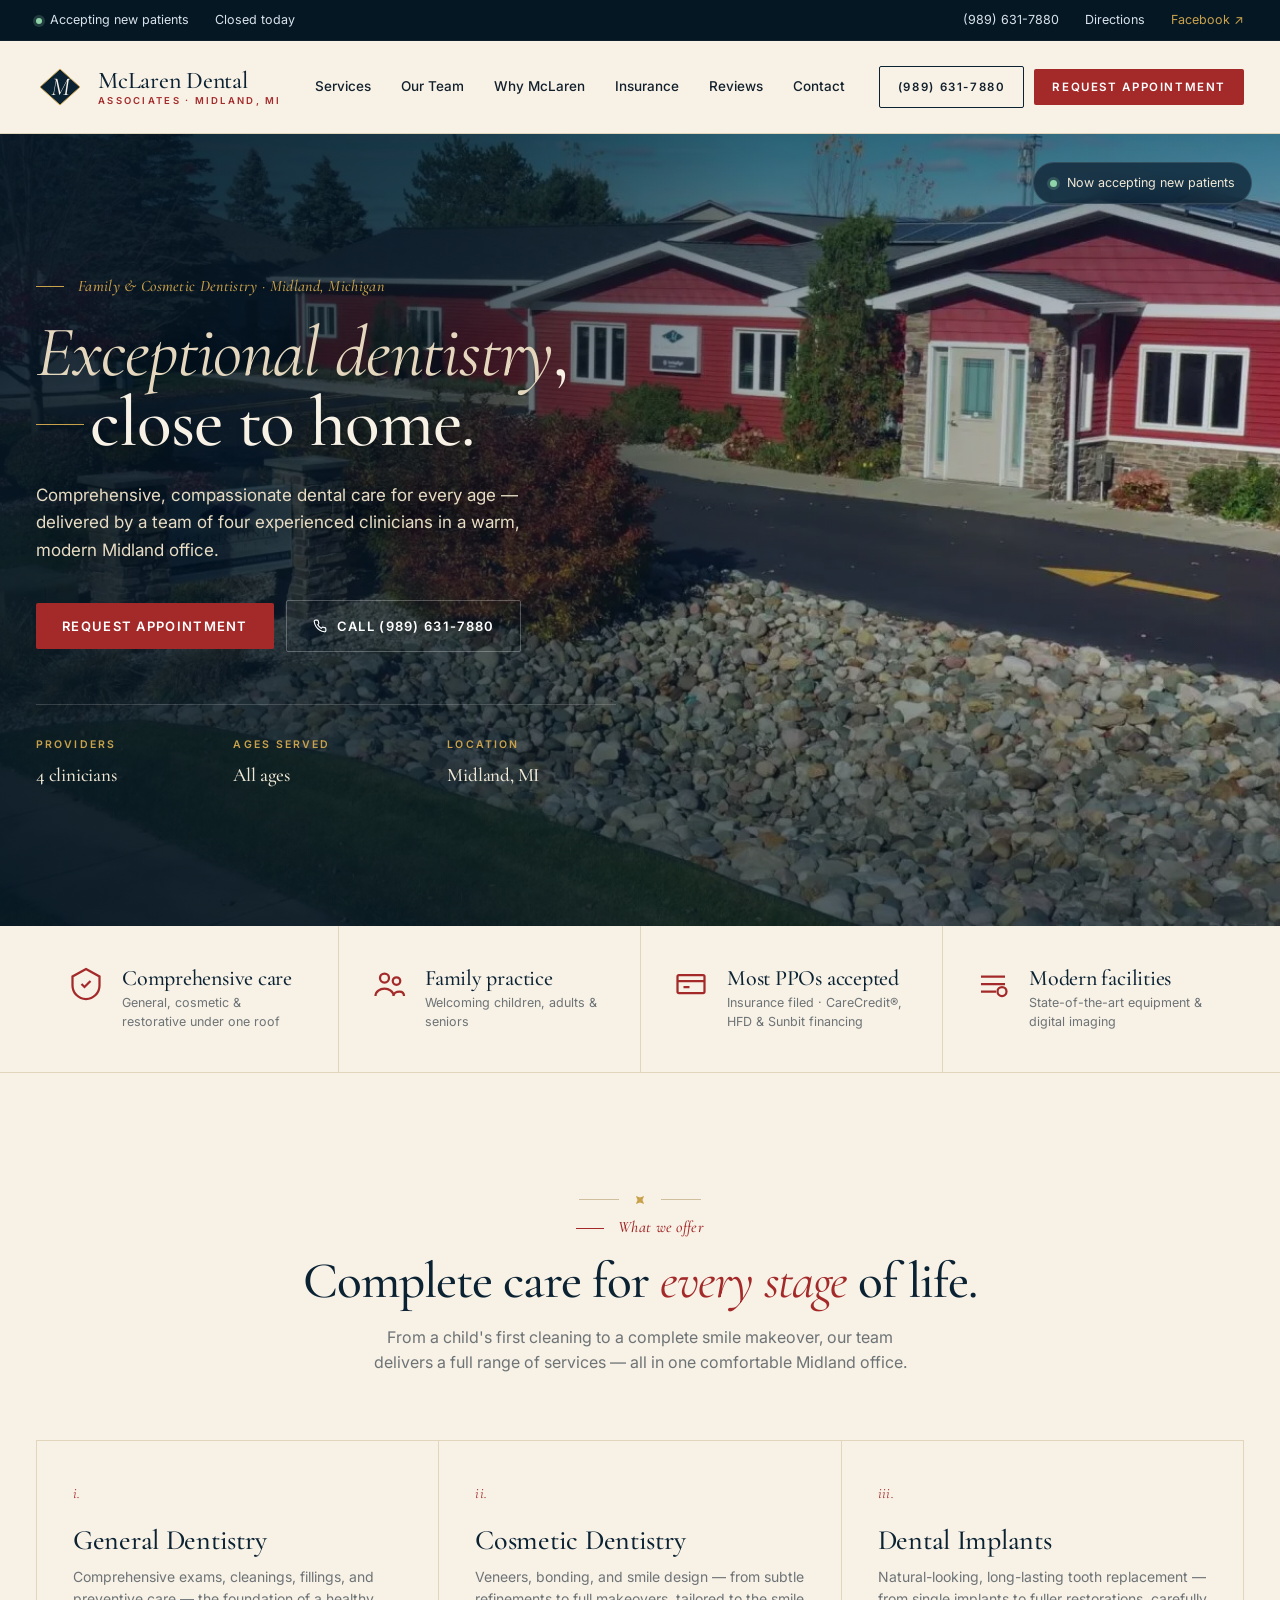
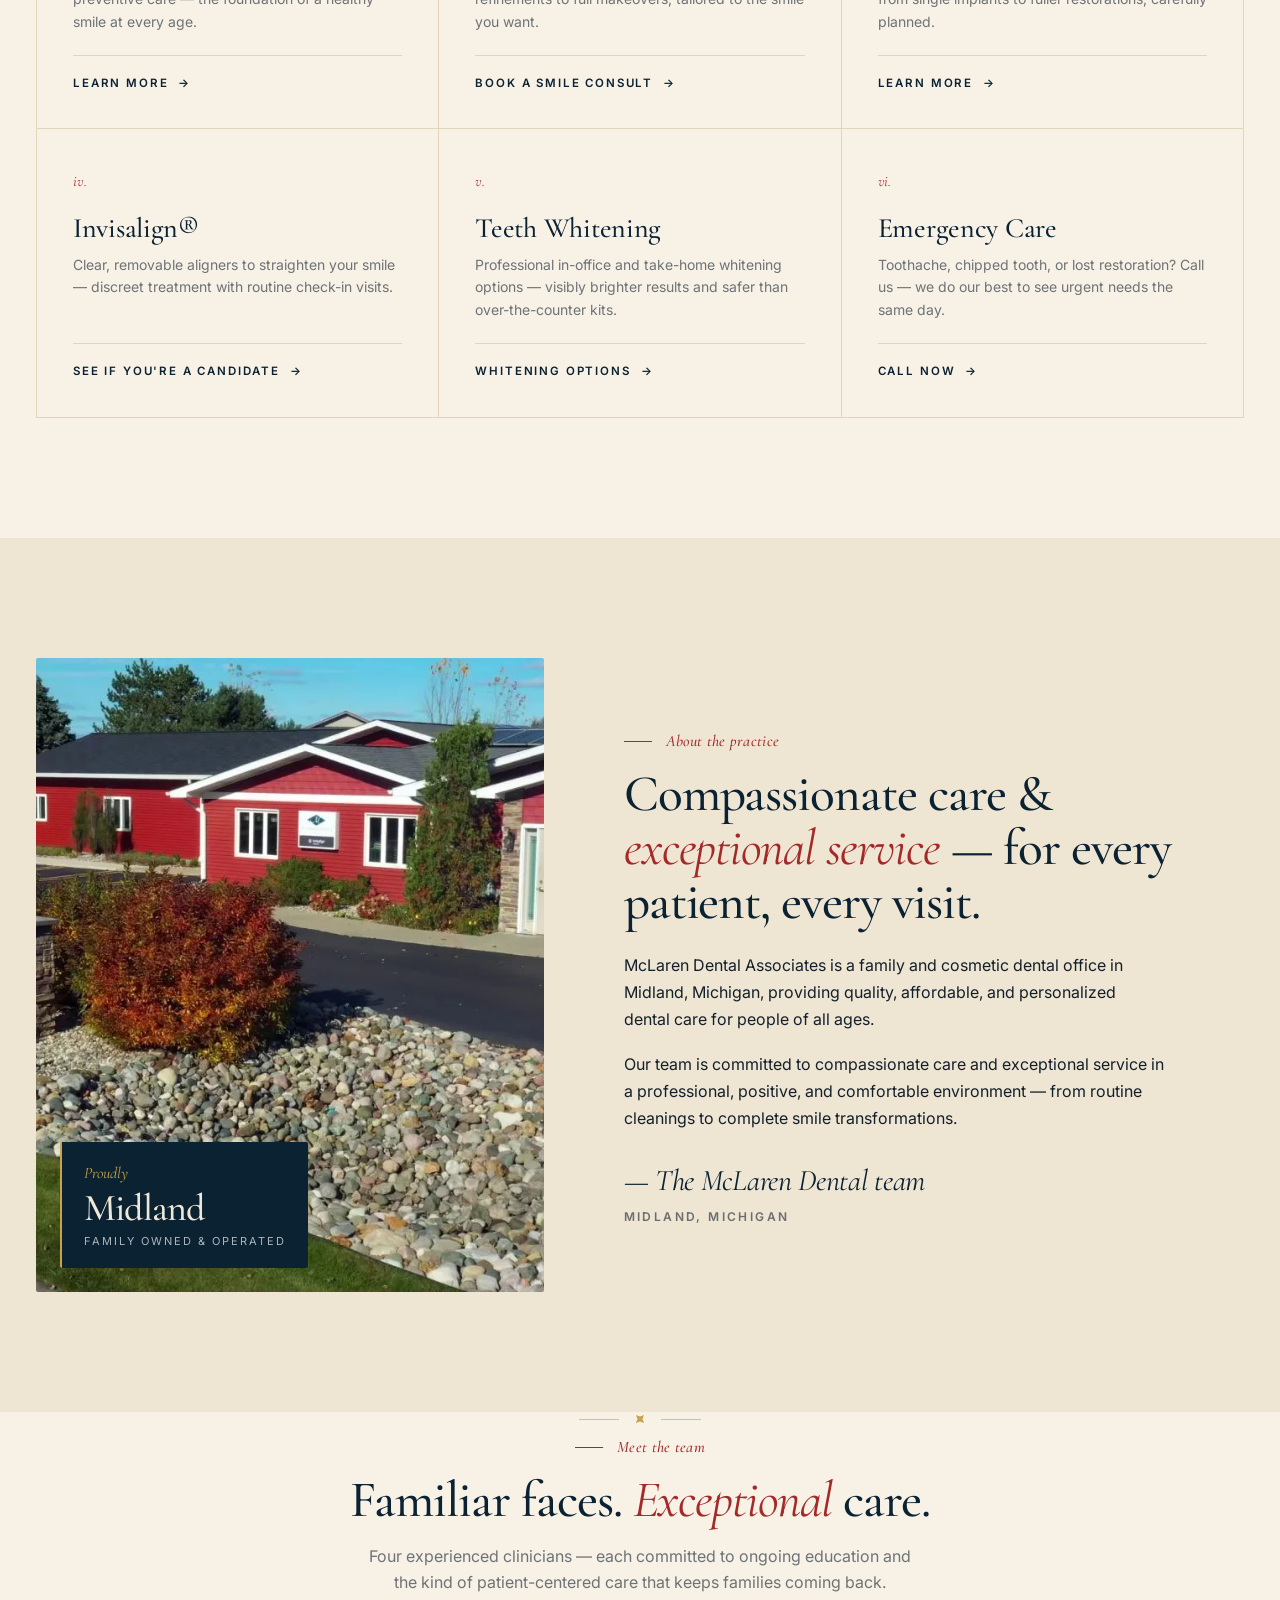
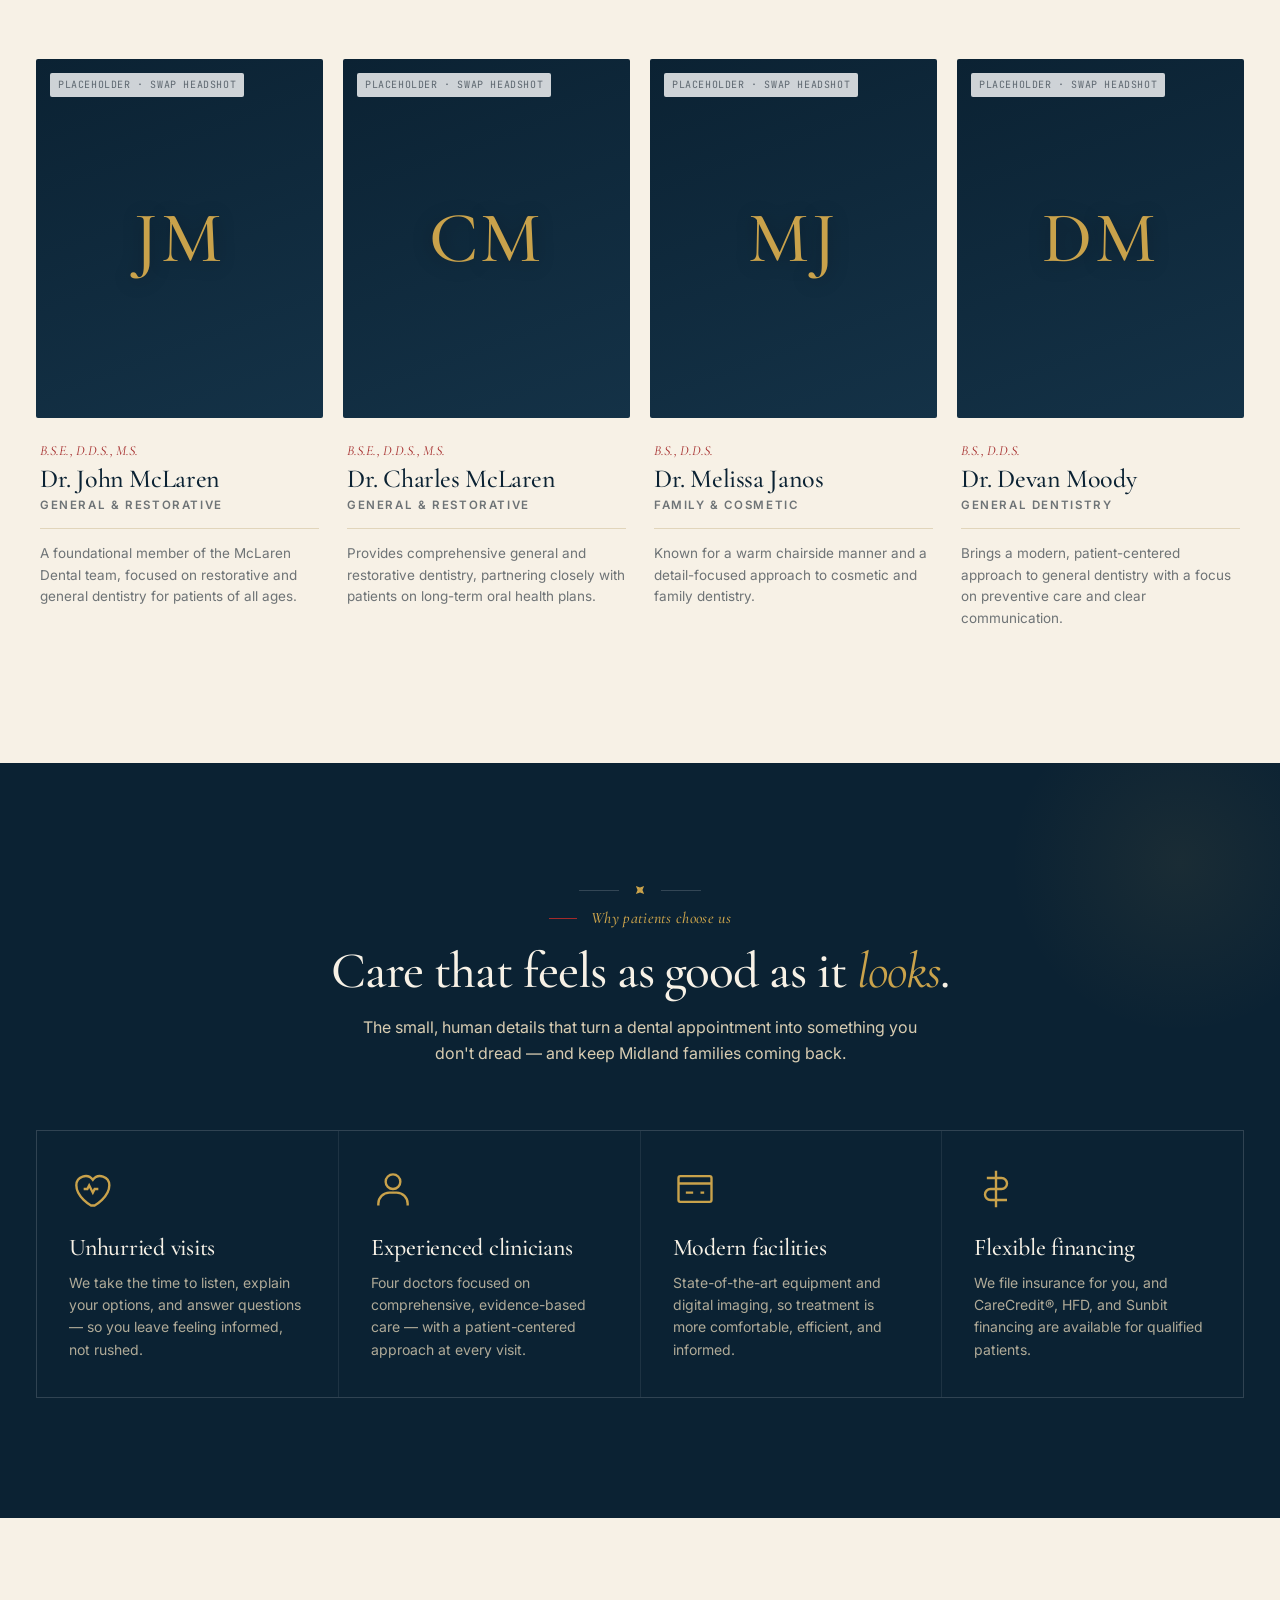
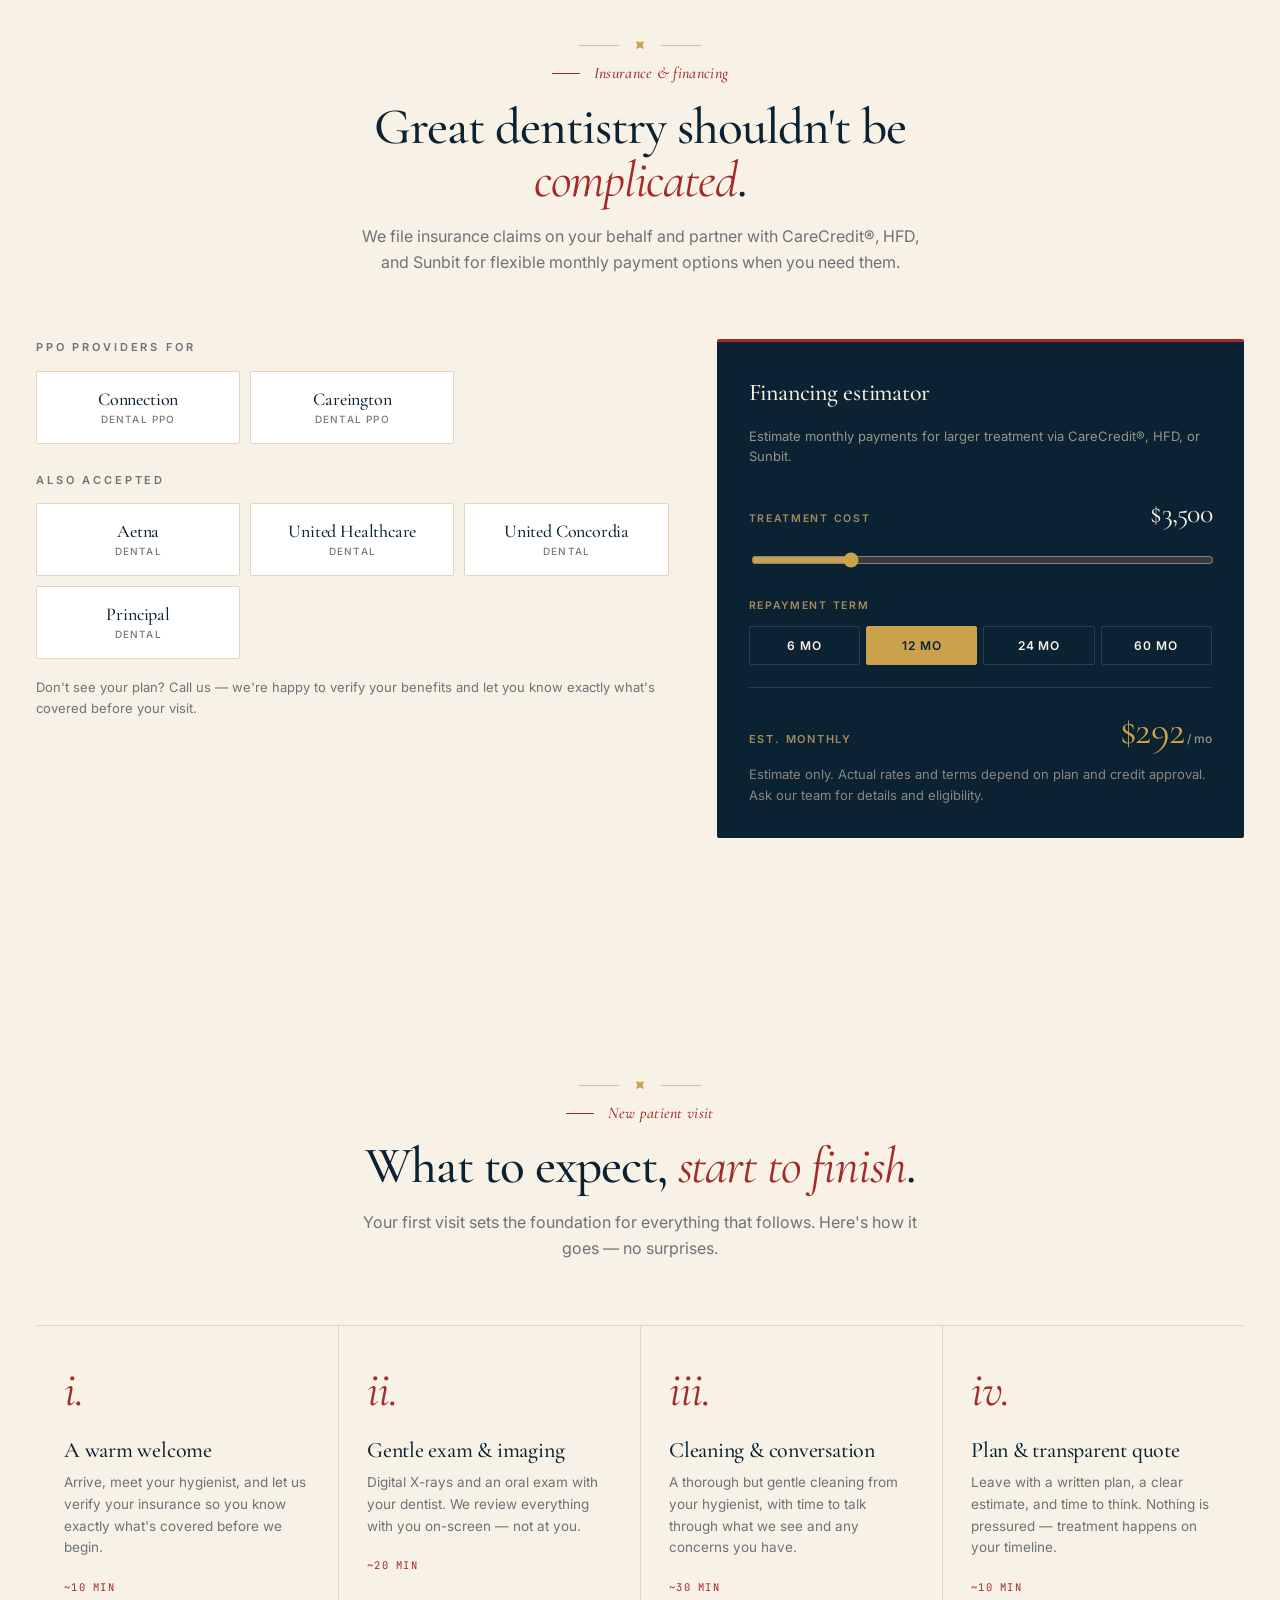
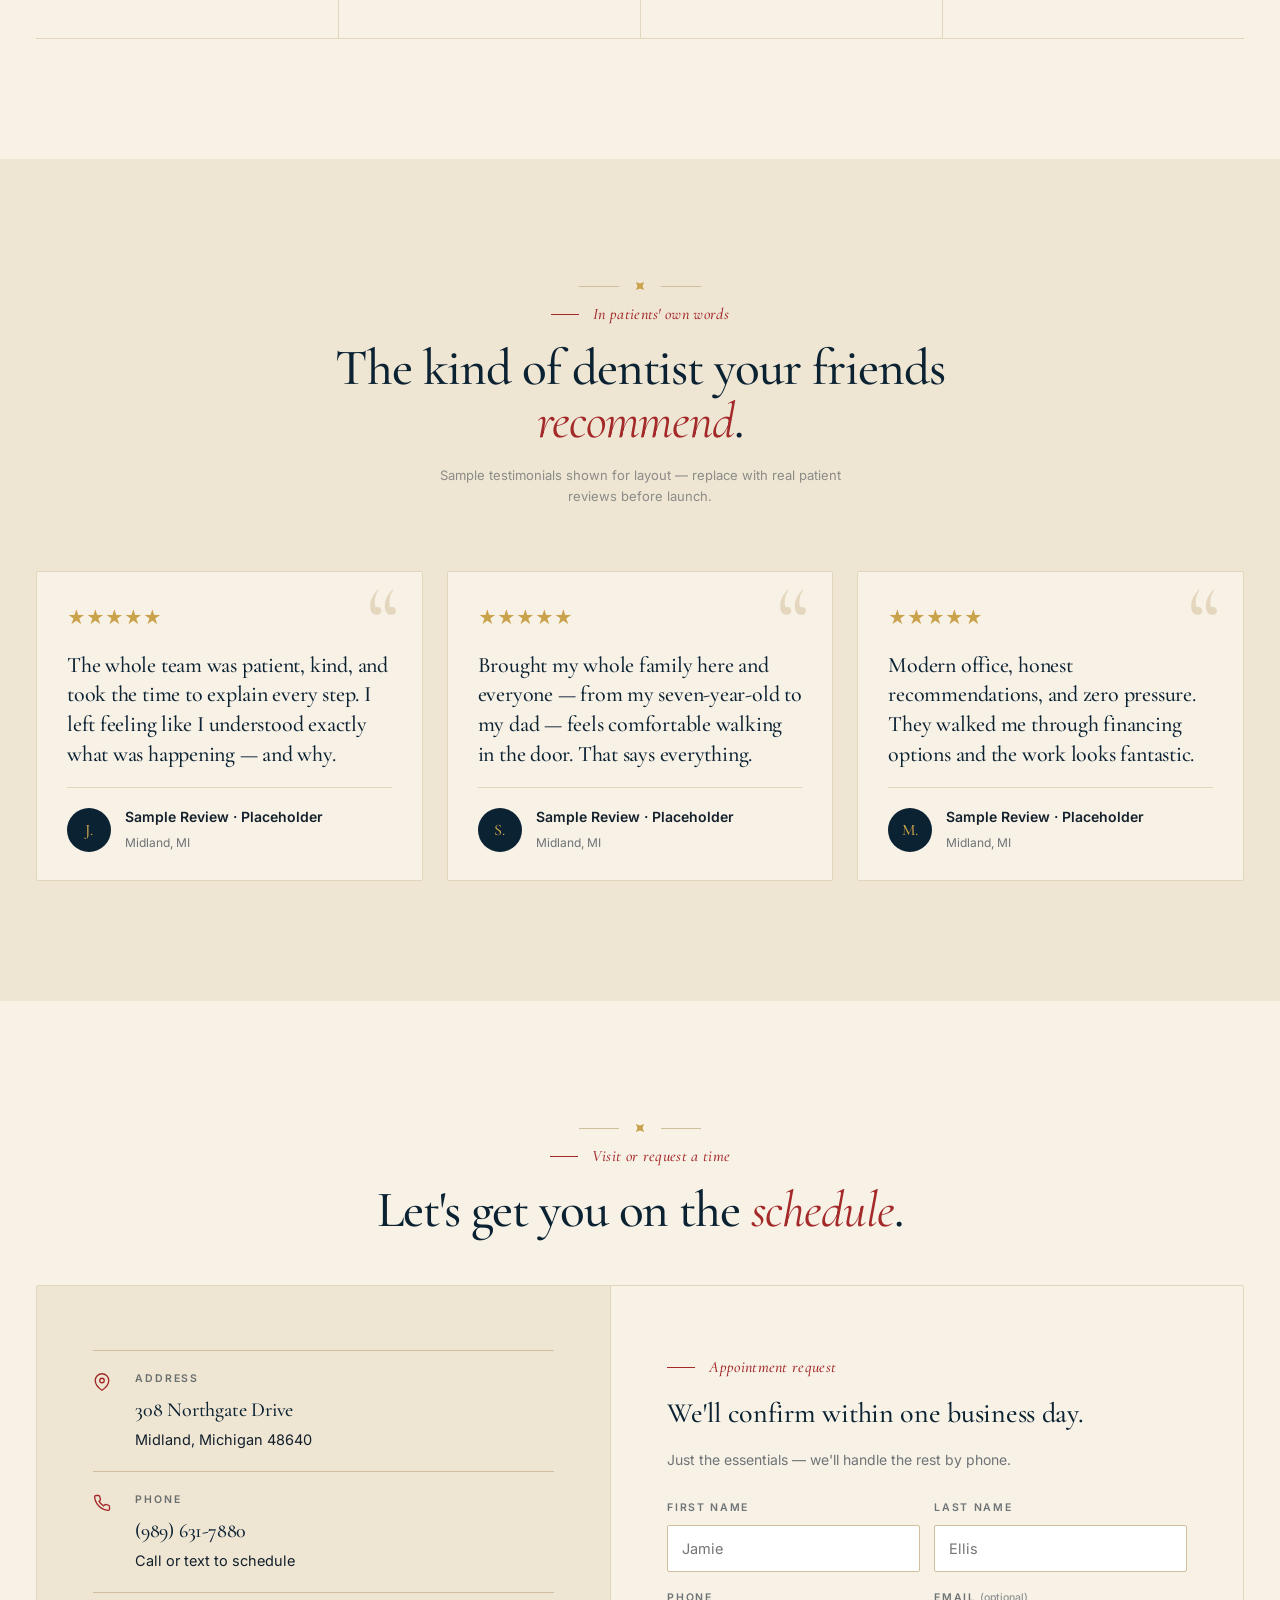
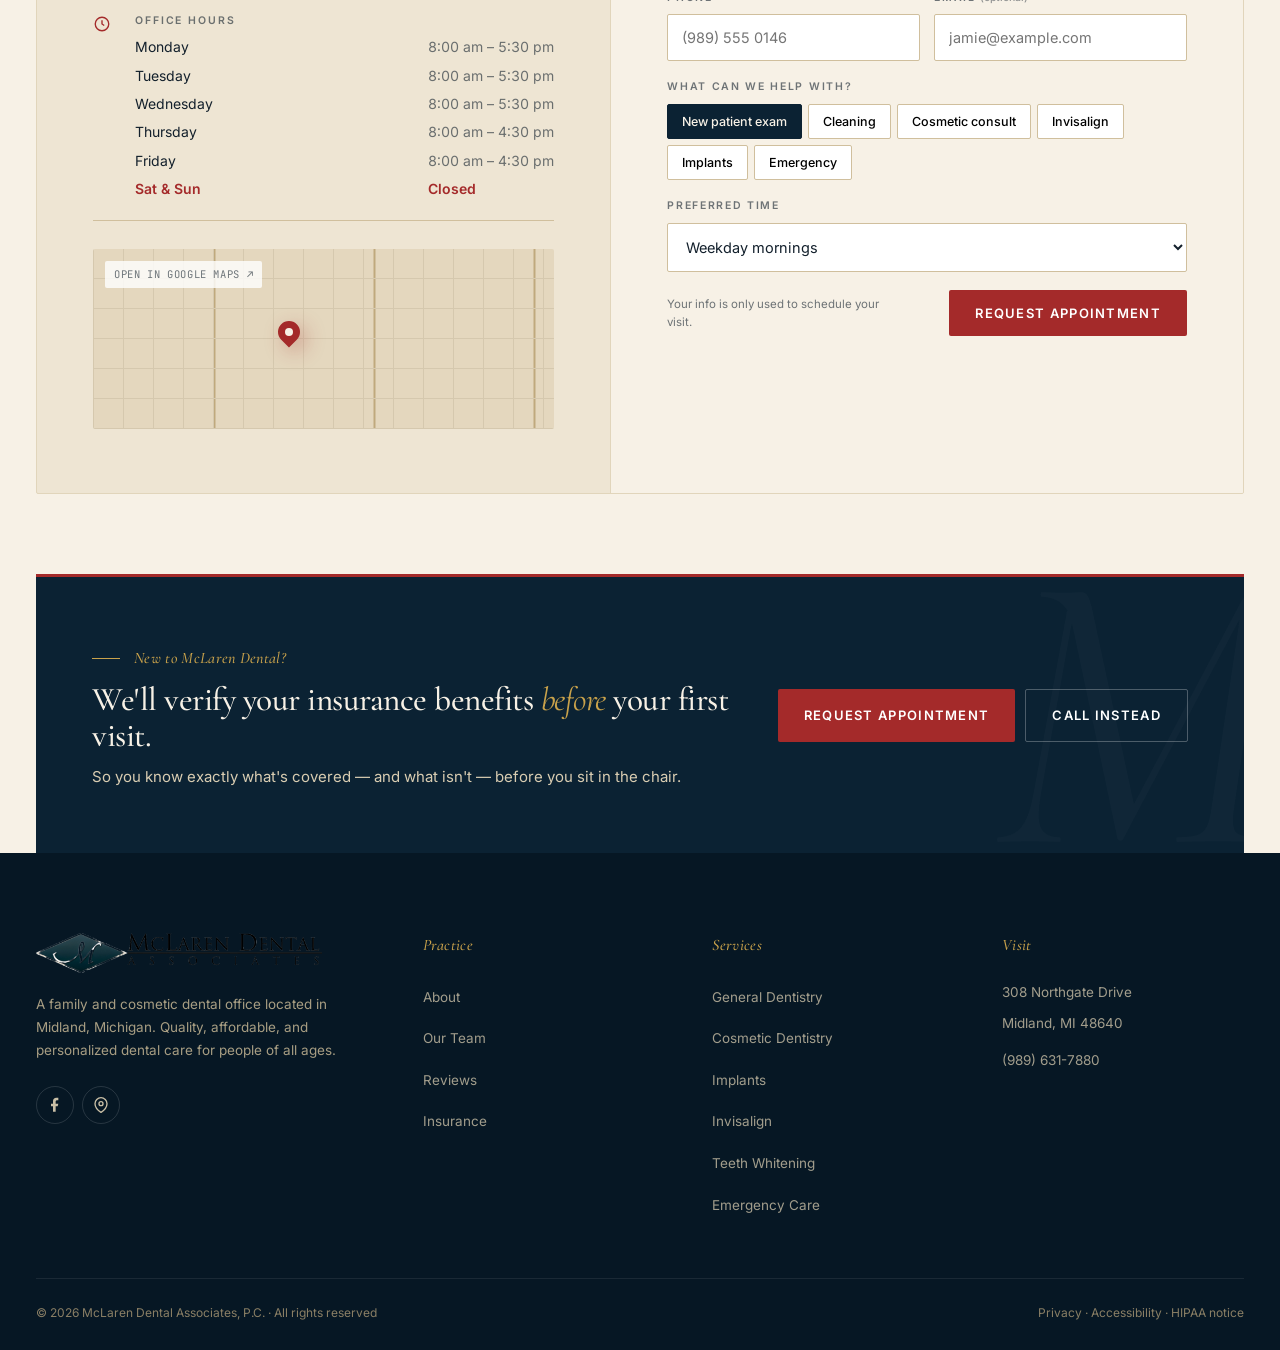
==== site/index.html @ d2dfcec8 "Initial redesign proof-of-concept for McLaren Dental Associates Static HTML/CSS/JS proposal-quality " ====
<!doctype html>
<html lang="en">
<head>
<meta charset="utf-8" />
<meta name="viewport" content="width=device-width, initial-scale=1" />
<title>McLaren Dental Associates — Family &amp; Cosmetic Dentistry in Midland, Michigan</title>
<meta name="description" content="McLaren Dental Associates is a family and cosmetic dental practice in Midland, Michigan. Compassionate care, experienced clinicians, and a patient-centered approach for every age." />
<link rel="icon" href="assets/logo-mark.png" />
<link rel="preconnect" href="https://fonts.googleapis.com">
<link rel="preconnect" href="https://fonts.gstatic.com" crossorigin>
<link rel="stylesheet" href="https://fonts.googleapis.com/css2?family=Cormorant+Garamond:ital,wght@0,400;0,500;0,600;1,400;1,500&family=Inter:wght@400;500;600;700&family=JetBrains+Mono:wght@400;500&display=swap">
<link rel="stylesheet" href="styles.css" />
</head>
<body>

<!-- UTILITY BAR -->
<div class="util">
  <div class="wrap">
    <div class="left">
      <span><span class="dot"></span>Accepting new patients</span>
      <span id="utilHours">Open today</span>
    </div>
    <div class="right">
      <a href="tel:+19896317880">(989) 631-7880</a>
      <a href="#contact">Directions</a>
      <a href="https://www.facebook.com/McLarenDentalMidland" target="_blank" rel="noopener" style="color:var(--gold)">Facebook ↗</a>
    </div>
  </div>
</div>

<!-- NAV -->
<header class="nav" id="nav">
  <div class="wrap">
    <a class="brand" href="#top" aria-label="McLaren Dental Associates home">
      <span class="brand-mark" aria-hidden="true">
        <svg viewBox="0 0 48 48" width="48" height="48"><polygon points="4,24 24,6 44,24 24,42" fill="var(--navy)" stroke="var(--gold)" stroke-width="1"/><text x="24" y="32" text-anchor="middle" font-family="Cormorant Garamond, Georgia, serif" font-style="italic" font-size="26" fill="#F7F1E6">M</text></svg>
      </span>
      <span class="brand-text">
        <span class="brand-name">McLaren Dental</span>
        <span class="brand-sub">Associates · Midland, MI</span>
      </span>
    </a>
    <nav class="nav-links" aria-label="Primary">
      <a href="#services">Services</a>
      <a href="#providers">Our Team</a>
      <a href="#why">Why McLaren</a>
      <a href="#insurance">Insurance</a>
      <a href="#reviews">Reviews</a>
      <a href="#contact">Contact</a>
    </nav>
    <div class="nav-cta">
      <a href="tel:+19896317880" class="btn btn-ghost btn-sm">(989) 631-7880</a>
      <button class="btn btn-primary btn-sm" onclick="openModal()">Request Appointment</button>
      <button class="menu-btn" onclick="toggleDrawer(true)" aria-label="Menu">
        <svg width="20" height="14" viewBox="0 0 20 14"><path d="M0 1h20M0 7h20M0 13h20" stroke="currentColor" stroke-width="1.8"/></svg>
      </button>
    </div>
  </div>
</header>

<!-- HERO -->
<section class="hero" id="top">
  <div class="hero-media-full">
    <img src="assets/office.webp" alt="Inside the McLaren Dental Associates office in Midland, Michigan" />
    <div class="hero-accepting"><span class="d"></span> Now accepting new patients</div>
    <div class="hero-overlay">
      <div class="wrap hero-overlay-inner">
        <div class="hero-text">
          <span class="eyebrow">Family &amp; Cosmetic Dentistry · Midland, Michigan</span>
          <h1><em>Exceptional dentistry</em>,<br/><span class="rule"></span>close to home.</h1>
          <p class="hero-sub">Comprehensive, compassionate dental care for every age — delivered by a team of four experienced clinicians in a warm, modern Midland office.</p>
          <div class="hero-ctas">
            <button class="btn btn-primary" onclick="openModal()">Request Appointment</button>
            <a href="tel:+19896317880" class="btn btn-light">
              <svg viewBox="0 0 24 24" fill="none" stroke="currentColor" stroke-width="2"><path d="M22 16.92v3a2 2 0 0 1-2.18 2 19.86 19.86 0 0 1-8.63-3.07 19.5 19.5 0 0 1-6-6A19.86 19.86 0 0 1 2.12 4.18 2 2 0 0 1 4.1 2h3a2 2 0 0 1 2 1.72c.13.96.37 1.9.72 2.81a2 2 0 0 1-.45 2.11L8.09 9.91a16 16 0 0 0 6 6l1.27-1.27a2 2 0 0 1 2.11-.45c.91.35 1.85.59 2.81.72A2 2 0 0 1 22 16.92z"/></svg>
              Call (989) 631-7880
            </a>
          </div>
          <div class="hero-meta">
            <div><div class="k">Providers</div><div class="v">4 clinicians</div></div>
            <div><div class="k">Ages served</div><div class="v">All ages</div></div>
            <div><div class="k">Location</div><div class="v">Midland, MI</div></div>
          </div>
        </div>
      </div>
    </div>
  </div>
</section>

<!-- TRUST BELT -->
<section class="belt">
  <div class="wrap">
    <div class="belt-item">
      <div class="ic"><svg viewBox="0 0 24 24" fill="none" stroke="currentColor" stroke-width="1.5"><path d="M12 2l9 5v6c0 5-4 9-9 9s-9-4-9-9V7l9-5z"/><path d="M9 12l2 2 4-4"/></svg></div>
      <div><div class="k">Comprehensive care</div><div class="v">General, cosmetic &amp; restorative under one roof</div></div>
    </div>
    <div class="belt-item">
      <div class="ic"><svg viewBox="0 0 24 24" fill="none" stroke="currentColor" stroke-width="1.5"><circle cx="9" cy="8" r="3"/><circle cx="17" cy="10" r="2.5"/><path d="M3 20c0-3 3-5 6-5s6 2 6 5M15 20c0-2 2-3 4-3s3 1 3 3"/></svg></div>
      <div><div class="k">Family practice</div><div class="v">Welcoming children, adults &amp; seniors</div></div>
    </div>
    <div class="belt-item">
      <div class="ic"><svg viewBox="0 0 24 24" fill="none" stroke="currentColor" stroke-width="1.5"><rect x="3" y="6" width="18" height="12" rx="1"/><path d="M3 10h18M7 14h4"/></svg></div>
      <div><div class="k">Most PPOs accepted</div><div class="v">Insurance filed · CareCredit®, HFD &amp; Sunbit financing</div></div>
    </div>
    <div class="belt-item">
      <div class="ic"><svg viewBox="0 0 24 24" fill="none" stroke="currentColor" stroke-width="1.5"><path d="M4 7h16M4 12h16M4 17h10"/><circle cx="18" cy="17" r="3"/></svg></div>
      <div><div class="k">Modern facilities</div><div class="v">State-of-the-art equipment &amp; digital imaging</div></div>
    </div>
  </div>
</section>

<!-- SERVICES -->
<section class="sec" id="services">
  <div class="wrap">
    <div class="sec-intro">
      <div class="ornament"><svg viewBox="0 0 24 24" fill="currentColor"><path d="M12 2l3 7 7 3-7 3-3 7-3-7-7-3 7-3z"/></svg></div>
      <span class="eyebrow">What we offer</span>
      <h2>Complete care for <em>every stage</em> of life.</h2>
      <p>From a child's first cleaning to a complete smile makeover, our team delivers a full range of services — all in one comfortable Midland office.</p>
    </div>

    <div class="services">
      <div class="svc" onclick="openModal()">
        <div class="num">i.</div>
        <h3>General Dentistry</h3>
        <p>Comprehensive exams, cleanings, fillings, and preventive care — the foundation of a healthy smile at every age.</p>
        <span class="svc-link">Learn more</span>
      </div>
      <div class="svc" onclick="openModal()">
        <div class="num">ii.</div>
        <h3>Cosmetic Dentistry</h3>
        <p>Veneers, bonding, and smile design — from subtle refinements to full makeovers, tailored to the smile you want.</p>
        <span class="svc-link">Book a smile consult</span>
      </div>
      <div class="svc" onclick="openModal()">
        <div class="num">iii.</div>
        <h3>Dental Implants</h3>
        <p>Natural-looking, long-lasting tooth replacement — from single implants to fuller restorations, carefully planned.</p>
        <span class="svc-link">Learn more</span>
      </div>
      <div class="svc" onclick="openModal()">
        <div class="num">iv.</div>
        <h3>Invisalign®</h3>
        <p>Clear, removable aligners to straighten your smile — discreet treatment with routine check-in visits.</p>
        <span class="svc-link">See if you're a candidate</span>
      </div>
      <div class="svc" onclick="openModal()">
        <div class="num">v.</div>
        <h3>Teeth Whitening</h3>
        <p>Professional in-office and take-home whitening options — visibly brighter results and safer than over-the-counter kits.</p>
        <span class="svc-link">Whitening options</span>
      </div>
      <div class="svc" onclick="openModal()">
        <div class="num">vi.</div>
        <h3>Emergency Care</h3>
        <p>Toothache, chipped tooth, or lost restoration? Call us — we do our best to see urgent needs the same day.</p>
        <span class="svc-link">Call now</span>
      </div>
    </div>
  </div>
</section>

<!-- ABOUT -->
<section class="about sec" id="about">
  <div class="wrap">
    <div class="about-split">
      <div class="about-img" style="background:none">
        <!-- Real office photo pulled from live site video poster -->
        <img src="assets/office.webp" alt="Interior view of McLaren Dental Associates" style="width:100%;height:100%;object-fit:cover;position:absolute;inset:0"/>
        <div class="est">
          <span class="serif">Proudly</span>
          <div class="big">Midland</div>
          <div class="s">Family owned &amp; operated</div>
        </div>
      </div>
      <div class="about-text">
        <span class="eyebrow">About the practice</span>
        <h2>Compassionate care &amp; <em>exceptional service</em> — for every patient, every visit.</h2>
        <p>McLaren Dental Associates is a family and cosmetic dental office in Midland, Michigan, providing quality, affordable, and personalized dental care for people of all ages.</p>
        <p>Our team is committed to compassionate care and exceptional service in a professional, positive, and comfortable environment — from routine cleanings to complete smile transformations.</p>
        <div class="sig">— The McLaren Dental team</div>
        <div class="sig-name">Midland, Michigan</div>
      </div>
    </div>
  </div>
</section>

<!-- PROVIDERS -->
<section class="sec" id="providers" style="padding-top:0">
  <div class="wrap">
    <div class="sec-intro">
      <div class="ornament"><svg viewBox="0 0 24 24" fill="currentColor"><path d="M12 2l3 7 7 3-7 3-3 7-3-7-7-3 7-3z"/></svg></div>
      <span class="eyebrow">Meet the team</span>
      <h2>Familiar faces. <em>Exceptional</em> care.</h2>
      <p>Four experienced clinicians — each committed to ongoing education and the kind of patient-centered care that keeps families coming back.</p>
    </div>
    <div class="providers providers-4">
      <!-- DEMO: Provider headshots are initial monograms — swap in real headshots when available. -->
      <article class="provider">
        <div class="photo mono"><span class="initials">JM</span><span class="lbl">Placeholder · swap headshot</span></div>
        <div class="meta">
          <div class="creds">B.S.E., D.D.S., M.S.</div>
          <h4>Dr. John McLaren</h4>
          <div class="role">General &amp; Restorative</div>
          <p class="bio">A foundational member of the McLaren Dental team, focused on restorative and general dentistry for patients of all ages.</p>
        </div>
      </article>
      <article class="provider">
        <div class="photo mono"><span class="initials">CM</span><span class="lbl">Placeholder · swap headshot</span></div>
        <div class="meta">
          <div class="creds">B.S.E., D.D.S., M.S.</div>
          <h4>Dr. Charles McLaren</h4>
          <div class="role">General &amp; Restorative</div>
          <p class="bio">Provides comprehensive general and restorative dentistry, partnering closely with patients on long-term oral health plans.</p>
        </div>
      </article>
      <article class="provider">
        <div class="photo mono"><span class="initials">MJ</span><span class="lbl">Placeholder · swap headshot</span></div>
        <div class="meta">
          <div class="creds">B.S., D.D.S.</div>
          <h4>Dr. Melissa Janos</h4>
          <div class="role">Family &amp; Cosmetic</div>
          <p class="bio">Known for a warm chairside manner and a detail-focused approach to cosmetic and family dentistry.</p>
        </div>
      </article>
      <article class="provider">
        <div class="photo mono"><span class="initials">DM</span><span class="lbl">Placeholder · swap headshot</span></div>
        <div class="meta">
          <div class="creds">B.S., D.D.S.</div>
          <h4>Dr. Devan Moody</h4>
          <div class="role">General Dentistry</div>
          <p class="bio">Brings a modern, patient-centered approach to general dentistry with a focus on preventive care and clear communication.</p>
        </div>
      </article>
    </div>
  </div>
</section>

<!-- WHY US -->
<section class="why sec" id="why">
  <div class="wrap">
    <div class="sec-intro">
      <div class="ornament"><svg viewBox="0 0 24 24" fill="currentColor"><path d="M12 2l3 7 7 3-7 3-3 7-3-7-7-3 7-3z"/></svg></div>
      <span class="eyebrow" style="color:var(--gold)">Why patients choose us</span>
      <h2>Care that feels as good as it <em>looks</em>.</h2>
      <p>The small, human details that turn a dental appointment into something you don't dread — and keep Midland families coming back.</p>
    </div>
    <div class="why-grid">
      <div class="why-item">
        <div class="why-ic"><svg viewBox="0 0 24 24" fill="none" stroke="currentColor" stroke-width="1.3"><path d="M12 21s-8-4.5-8-11a5 5 0 0 1 9-3 5 5 0 0 1 9 3c0 6.5-8 11-8 11z"/><path d="M8 12h2l1-2 2 4 1-2h2"/></svg></div>
        <h4>Unhurried visits</h4>
        <p>We take the time to listen, explain your options, and answer questions — so you leave feeling informed, not rushed.</p>
      </div>
      <div class="why-item">
        <div class="why-ic"><svg viewBox="0 0 24 24" fill="none" stroke="currentColor" stroke-width="1.3"><circle cx="12" cy="8" r="4"/><path d="M4 21v-1a6 6 0 0 1 6-6h4a6 6 0 0 1 6 6v1"/></svg></div>
        <h4>Experienced clinicians</h4>
        <p>Four doctors focused on comprehensive, evidence-based care — with a patient-centered approach at every visit.</p>
      </div>
      <div class="why-item">
        <div class="why-ic"><svg viewBox="0 0 24 24" fill="none" stroke="currentColor" stroke-width="1.3"><rect x="3" y="5" width="18" height="14" rx="1"/><path d="M3 9h18M7 14h4M15 14h2"/></svg></div>
        <h4>Modern facilities</h4>
        <p>State-of-the-art equipment and digital imaging, so treatment is more comfortable, efficient, and informed.</p>
      </div>
      <div class="why-item">
        <div class="why-ic"><svg viewBox="0 0 24 24" fill="none" stroke="currentColor" stroke-width="1.3"><path d="M12 2v20M7 6h8a3 3 0 0 1 0 6H9a3 3 0 0 0 0 6h9"/></svg></div>
        <h4>Flexible financing</h4>
        <p>We file insurance for you, and CareCredit®, HFD, and Sunbit financing are available for qualified patients.</p>
      </div>
    </div>
  </div>
</section>

<!-- INSURANCE / FINANCING -->
<section class="sec" id="insurance">
  <div class="wrap">
    <div class="sec-intro">
      <div class="ornament"><svg viewBox="0 0 24 24" fill="currentColor"><path d="M12 2l3 7 7 3-7 3-3 7-3-7-7-3 7-3z"/></svg></div>
      <span class="eyebrow">Insurance &amp; financing</span>
      <h2>Great dentistry shouldn't be <em>complicated</em>.</h2>
      <p>We file insurance claims on your behalf and partner with CareCredit®, HFD, and Sunbit for flexible monthly payment options when you need them.</p>
    </div>
    <div class="finance-grid">
      <div>
        <div class="smallcaps" style="margin-bottom:6px">PPO providers for</div>
        <div class="insurers">
          <div class="insurer">Connection<small>Dental PPO</small></div>
          <div class="insurer">Careington<small>Dental PPO</small></div>
        </div>
        <div class="smallcaps" style="margin:28px 0 6px">Also accepted</div>
        <div class="insurers">
          <div class="insurer">Aetna<small>Dental</small></div>
          <div class="insurer">United Healthcare<small>Dental</small></div>
          <div class="insurer">United Concordia<small>Dental</small></div>
          <div class="insurer">Principal<small>Dental</small></div>
        </div>
        <p class="finance-note">Don't see your plan? Call us — we're happy to verify your benefits and let you know exactly what's covered before your visit.</p>
      </div>
      <div class="calc">
        <h4>Financing estimator</h4>
        <p class="calc-sub">Estimate monthly payments for larger treatment via CareCredit®, HFD, or Sunbit.</p>
        <div class="row">
          <div class="amt"><label>Treatment cost</label><span class="v" id="calcAmt">$3,500</span></div>
          <input type="range" id="calcRange" min="500" max="15000" step="250" value="3500" aria-label="Treatment cost" />
        </div>
        <div class="row">
          <label>Repayment term</label>
          <div class="segs" id="termSegs">
            <button class="seg" data-m="6">6 mo</button>
            <button class="seg active" data-m="12">12 mo</button>
            <button class="seg" data-m="24">24 mo</button>
            <button class="seg" data-m="60">60 mo</button>
          </div>
        </div>
        <div class="result">
          <span class="lbl">Est. monthly</span>
          <span class="val" id="calcVal">$292<small> / mo</small></span>
        </div>
        <div class="finance-note" style="margin-top:14px;color:#D9CDB299">Estimate only. Actual rates and terms depend on plan and credit approval. Ask our team for details and eligibility.</div>
      </div>
    </div>
  </div>
</section>

<!-- WHAT TO EXPECT -->
<section class="expect sec" id="expect">
  <div class="wrap">
    <div class="sec-intro">
      <div class="ornament"><svg viewBox="0 0 24 24" fill="currentColor"><path d="M12 2l3 7 7 3-7 3-3 7-3-7-7-3 7-3z"/></svg></div>
      <span class="eyebrow">New patient visit</span>
      <h2>What to expect, <em>start to finish</em>.</h2>
      <p>Your first visit sets the foundation for everything that follows. Here's how it goes — no surprises.</p>
    </div>
    <div class="expect-grid">
      <div class="expect-step">
        <div class="expect-num">i.</div>
        <h4>A warm welcome</h4>
        <p>Arrive, meet your hygienist, and let us verify your insurance so you know exactly what's covered before we begin.</p>
        <time>~10 min</time>
      </div>
      <div class="expect-step">
        <div class="expect-num">ii.</div>
        <h4>Gentle exam &amp; imaging</h4>
        <p>Digital X-rays and an oral exam with your dentist. We review everything with you on-screen — not at you.</p>
        <time>~20 min</time>
      </div>
      <div class="expect-step">
        <div class="expect-num">iii.</div>
        <h4>Cleaning &amp; conversation</h4>
        <p>A thorough but gentle cleaning from your hygienist, with time to talk through what we see and any concerns you have.</p>
        <time>~30 min</time>
      </div>
      <div class="expect-step">
        <div class="expect-num">iv.</div>
        <h4>Plan &amp; transparent quote</h4>
        <p>Leave with a written plan, a clear estimate, and time to think. Nothing is pressured — treatment happens on your timeline.</p>
        <time>~10 min</time>
      </div>
    </div>
  </div>
</section>

<!-- TESTIMONIALS -->
<!-- DEMO: Placeholder testimonials for proposal polish. Replace with verified Google/Facebook reviews before launch. -->
<section class="reviews sec" id="reviews">
  <div class="wrap">
    <div class="sec-intro">
      <div class="ornament"><svg viewBox="0 0 24 24" fill="currentColor"><path d="M12 2l3 7 7 3-7 3-3 7-3-7-7-3 7-3z"/></svg></div>
      <span class="eyebrow">In patients' own words</span>
      <h2>The kind of dentist your friends <em>recommend</em>.</h2>
      <p style="margin-top:16px;font-size:13px;color:var(--ink-45)">Sample testimonials shown for layout — replace with real patient reviews before launch.</p>
    </div>
    <div class="tests">
      <article class="test">
        <span class="stars" aria-label="5 out of 5 stars">★★★★★</span>
        <blockquote>The whole team was patient, kind, and took the time to explain every step. I left feeling like I understood exactly what was happening — and why.</blockquote>
        <div class="test-foot"><div class="test-avatar">J.</div><div><b>Sample Review · Placeholder</b><span>Midland, MI</span></div></div>
      </article>
      <article class="test">
        <span class="stars" aria-label="5 out of 5 stars">★★★★★</span>
        <blockquote>Brought my whole family here and everyone — from my seven-year-old to my dad — feels comfortable walking in the door. That says everything.</blockquote>
        <div class="test-foot"><div class="test-avatar">S.</div><div><b>Sample Review · Placeholder</b><span>Midland, MI</span></div></div>
      </article>
      <article class="test">
        <span class="stars" aria-label="5 out of 5 stars">★★★★★</span>
        <blockquote>Modern office, honest recommendations, and zero pressure. They walked me through financing options and the work looks fantastic.</blockquote>
        <div class="test-foot"><div class="test-avatar">M.</div><div><b>Sample Review · Placeholder</b><span>Midland, MI</span></div></div>
      </article>
    </div>
  </div>
</section>

<!-- CONTACT -->
<section class="contact" id="contact">
  <div class="wrap">
    <div class="sec-intro" style="margin-bottom:48px">
      <div class="ornament"><svg viewBox="0 0 24 24" fill="currentColor"><path d="M12 2l3 7 7 3-7 3-3 7-3-7-7-3 7-3z"/></svg></div>
      <span class="eyebrow">Visit or request a time</span>
      <h2>Let's get you on the <em>schedule</em>.</h2>
    </div>

    <div class="contact-card">
      <div class="contact-info">
        <div class="contact-rows">
          <div class="c-row">
            <span class="ic"><svg width="18" height="18" viewBox="0 0 24 24" fill="none" stroke="currentColor" stroke-width="1.8"><path d="M21 10c0 7-9 13-9 13s-9-6-9-13a9 9 0 0 1 18 0z"/><circle cx="12" cy="10" r="3"/></svg></span>
            <div><div class="k">Address</div><div class="v"><b>308 Northgate Drive</b>Midland, Michigan 48640</div></div>
          </div>
          <div class="c-row">
            <span class="ic"><svg width="18" height="18" viewBox="0 0 24 24" fill="none" stroke="currentColor" stroke-width="1.8"><path d="M22 16.92v3a2 2 0 0 1-2.18 2 19.86 19.86 0 0 1-8.63-3.07 19.5 19.5 0 0 1-6-6A19.86 19.86 0 0 1 2.12 4.18 2 2 0 0 1 4.1 2h3a2 2 0 0 1 2 1.72c.13.96.37 1.9.72 2.81a2 2 0 0 1-.45 2.11L8.09 9.91a16 16 0 0 0 6 6l1.27-1.27a2 2 0 0 1 2.11-.45c.91.35 1.85.59 2.81.72A2 2 0 0 1 22 16.92z"/></svg></span>
            <div><div class="k">Phone</div><div class="v"><b>(989) 631-7880</b>Call or text to schedule</div></div>
          </div>
          <div class="c-row">
            <span class="ic"><svg width="18" height="18" viewBox="0 0 24 24" fill="none" stroke="currentColor" stroke-width="1.8"><circle cx="12" cy="12" r="9"/><path d="M12 7v5l3 2"/></svg></span>
            <div>
              <div class="k">Office hours</div>
              <div class="hours" id="hoursList">
                <span class="d" data-day="1">Monday</span><span class="h">8:00 am – 5:30 pm</span>
                <span class="d" data-day="2">Tuesday</span><span class="h">8:00 am – 5:30 pm</span>
                <span class="d" data-day="3">Wednesday</span><span class="h">8:00 am – 5:30 pm</span>
                <span class="d" data-day="4">Thursday</span><span class="h">8:00 am – 4:30 pm</span>
                <span class="d" data-day="5">Friday</span><span class="h">8:00 am – 4:30 pm</span>
                <span class="d" data-day="6">Sat &amp; Sun</span><span class="h">Closed</span>
              </div>
            </div>
          </div>
        </div>
        <a class="map" href="https://www.google.com/maps/search/?api=1&query=308+Northgate+Drive+Midland+MI+48640" target="_blank" rel="noopener" aria-label="Open directions to 308 Northgate Drive, Midland, MI in Google Maps">
          <span class="map-note">Open in Google Maps ↗</span>
          <span class="pin-dot"></span>
        </a>
      </div>

      <form class="contact-form" onsubmit="return submitForm(event)">
        <span class="eyebrow">Appointment request</span>
        <h3>We'll confirm within one business day.</h3>
        <p class="fsub">Just the essentials — we'll handle the rest by phone.</p>
        <div id="formSuccess" class="form-success">Thanks — we'll follow up to confirm your appointment shortly. For urgent needs, please call (989) 631-7880.</div>
        <div class="two-up">
          <div class="field"><label for="fn">First name</label><input id="fn" name="fn" required placeholder="Jamie" /></div>
          <div class="field"><label for="ln">Last name</label><input id="ln" name="ln" required placeholder="Ellis" /></div>
        </div>
        <div class="two-up">
          <div class="field"><label for="ph">Phone</label><input id="ph" name="ph" required type="tel" placeholder="(989) 555 0146" /></div>
          <div class="field"><label for="em">Email <span style="text-transform:none;letter-spacing:0;color:var(--ink-45);font-weight:500">(optional)</span></label><input id="em" name="em" type="email" placeholder="jamie@example.com" /></div>
        </div>
        <div class="field">
          <label>What can we help with?</label>
          <div class="svc-pills" id="svcPills">
            <button type="button" class="pill active">New patient exam</button>
            <button type="button" class="pill">Cleaning</button>
            <button type="button" class="pill">Cosmetic consult</button>
            <button type="button" class="pill">Invisalign</button>
            <button type="button" class="pill">Implants</button>
            <button type="button" class="pill">Emergency</button>
          </div>
        </div>
        <div class="field">
          <label for="pt">Preferred time</label>
          <select id="pt" name="pt">
            <option>Weekday mornings</option>
            <option>Weekday afternoons</option>
            <option>Anytime — you pick</option>
          </select>
        </div>
        <div class="form-foot">
          <span class="privacy">Your info is only used to schedule your visit.</span>
          <button class="btn btn-primary" type="submit">Request appointment</button>
        </div>
      </form>
    </div>

    <!-- CTA BAND -->
    <div class="cta-band">
      <div>
        <span class="eyebrow">New to McLaren Dental?</span>
        <h3>We'll verify your insurance benefits <em>before</em> your first visit.</h3>
        <p>So you know exactly what's covered — and what isn't — before you sit in the chair.</p>
      </div>
      <div class="actions">
        <button class="btn btn-primary" onclick="openModal()">Request Appointment</button>
        <a href="tel:+19896317880" class="btn btn-light">Call instead</a>
      </div>
    </div>
  </div>
</section>

<!-- FOOTER -->
<footer>
  <div class="wrap">
    <div class="foot-grid">
      <div class="foot-brand">
        <img src="assets/logo-white.png" alt="McLaren Dental Associates" />
        <p>A family and cosmetic dental office located in Midland, Michigan. Quality, affordable, and personalized dental care for people of all ages.</p>
        <div class="foot-social">
          <a href="https://www.facebook.com/McLarenDentalMidland" target="_blank" rel="noopener" aria-label="Facebook"><svg width="16" height="16" viewBox="0 0 24 24" fill="currentColor"><path d="M13 22v-8h3l1-4h-4V7c0-1 1-2 2-2h2V1h-3c-3 0-5 2-5 5v4H6v4h3v8z"/></svg></a>
          <a href="https://www.google.com/maps/search/?api=1&query=308+Northgate+Drive+Midland+MI+48640" target="_blank" rel="noopener" aria-label="Google Maps"><svg width="16" height="16" viewBox="0 0 24 24" fill="none" stroke="currentColor" stroke-width="2"><path d="M21 10c0 7-9 13-9 13s-9-6-9-13a9 9 0 0 1 18 0z"/><circle cx="12" cy="10" r="3"/></svg></a>
        </div>
      </div>
      <div class="foot-col">
        <h5>Practice</h5>
        <ul><li><a href="#about">About</a></li><li><a href="#providers">Our Team</a></li><li><a href="#reviews">Reviews</a></li><li><a href="#insurance">Insurance</a></li></ul>
      </div>
      <div class="foot-col">
        <h5>Services</h5>
        <ul><li><a href="#services">General Dentistry</a></li><li><a href="#services">Cosmetic Dentistry</a></li><li><a href="#services">Implants</a></li><li><a href="#services">Invisalign</a></li><li><a href="#services">Teeth Whitening</a></li><li><a href="#services">Emergency Care</a></li></ul>
      </div>
      <div class="foot-col">
        <h5>Visit</h5>
        <ul><li>308 Northgate Drive</li><li>Midland, MI 48640</li><li><a href="tel:+19896317880">(989) 631-7880</a></li></ul>
      </div>
    </div>
    <div class="foot-bottom">
      <span>© <span id="year">2026</span> McLaren Dental Associates, P.C. · All rights reserved</span>
      <span><a href="#">Privacy</a> · <a href="#">Accessibility</a> · <a href="#">HIPAA notice</a></span>
    </div>
  </div>
</footer>

<!-- STICKY MOBILE CTA -->
<div class="mobile-cta">
  <div class="lhs"><span class="d"></span><span id="mobileOpen">Open today</span></div>
  <div class="actions">
    <a href="tel:+19896317880" class="btn btn-light" style="color:#fff;border-color:#ffffff33">Call</a>
    <button class="btn btn-primary" onclick="openModal()">Book</button>
  </div>
</div>

<!-- MODAL (Multi-step appointment request) -->
<div class="modal-backdrop" id="modal" onclick="if(event.target===this) closeModal()">
  <div class="modal" role="dialog" aria-modal="true" aria-labelledby="modalTitle">
    <button class="modal-close" onclick="closeModal()" aria-label="Close">×</button>
    <div class="step-dots"><i class="on"></i><i></i><i></i><i></i></div>
    <span class="eyebrow">Appointment request</span>

    <div class="step on" data-step="1">
      <h3 id="modalTitle">What brings you in?</h3>
      <p style="color:var(--ink-60);margin:0 0 6px">Pick the best match — we'll sort out the details.</p>
      <div class="opts">
        <button class="opt active" data-val="exam"><b>New patient exam</b><span>Cleaning, X-rays, exam</span></button>
        <button class="opt" data-val="clean"><b>Cleaning</b><span>Routine hygiene visit</span></button>
        <button class="opt" data-val="cosmetic"><b>Cosmetic consult</b><span>Veneers, whitening</span></button>
        <button class="opt" data-val="invisalign"><b>Invisalign®</b><span>Clear aligners</span></button>
        <button class="opt" data-val="implant"><b>Implant consult</b><span>Missing tooth restoration</span></button>
        <button class="opt" data-val="emergency"><b>Urgent / pain</b><span>Toothache, chipped tooth</span></button>
      </div>
      <div class="modal-foot"><span class="back"></span><button class="btn btn-primary" onclick="nextStep()">Continue</button></div>
    </div>

    <div class="step" data-step="2">
      <h3>Any preference on provider?</h3>
      <p style="color:var(--ink-60);margin:0 0 6px">We'll match you with the right clinician otherwise.</p>
      <div class="opts">
        <button class="opt active"><b>No preference</b><span>First available</span></button>
        <button class="opt"><b>Dr. John McLaren</b><span>General, restorative</span></button>
        <button class="opt"><b>Dr. Charles McLaren</b><span>General, restorative</span></button>
        <button class="opt"><b>Dr. Melissa Janos</b><span>Family, cosmetic</span></button>
        <button class="opt"><b>Dr. Devan Moody</b><span>General dentistry</span></button>
      </div>
      <div class="modal-foot"><button class="back" onclick="prevStep()">← Back</button><button class="btn btn-primary" onclick="nextStep()">Continue</button></div>
    </div>

    <div class="step" data-step="3">
      <h3>Pick a time that works.</h3>
      <p style="color:var(--ink-60);margin:0 0 6px" id="modalDate">Next available slots</p>
      <div class="time-grid">
        <button type="button" class="time-slot">8:00</button>
        <button type="button" class="time-slot">8:30</button>
        <button type="button" class="time-slot">9:00</button>
        <button type="button" class="time-slot active">9:30</button>
        <button type="button" class="time-slot">10:00</button>
        <button type="button" class="time-slot">10:30</button>
        <button type="button" class="time-slot dis">11:00</button>
        <button type="button" class="time-slot">2:00</button>
        <button type="button" class="time-slot">2:30</button>
        <button type="button" class="time-slot">3:00</button>
        <button type="button" class="time-slot">3:30</button>
        <button type="button" class="time-slot">4:00</button>
      </div>
      <p style="font-size:12.5px;color:var(--ink-60);margin:14px 0 0">Don't see a good time? We'll follow up with more options.</p>
      <div class="modal-foot"><button class="back" onclick="prevStep()">← Back</button><button class="btn btn-primary" onclick="nextStep()">Continue</button></div>
    </div>

    <div class="step" data-step="4">
      <h3>Last step — how can we reach you?</h3>
      <div class="two-up" style="margin-top:14px">
        <div class="field"><label>First name</label><input placeholder="Jamie" /></div>
        <div class="field"><label>Last name</label><input placeholder="Ellis" /></div>
      </div>
      <div class="field"><label>Phone</label><input placeholder="(989) 555 0146" /></div>
      <div class="field"><label>Insurance <span style="text-transform:none;letter-spacing:0;color:var(--ink-45);font-weight:500">(optional)</span></label><input placeholder="Connection, Careington, Aetna…" /></div>
      <div class="modal-foot"><button class="back" onclick="prevStep()">← Back</button><button class="btn btn-primary" onclick="finishModal()">Confirm request</button></div>
    </div>

    <div class="step" data-step="5">
      <div style="text-align:center;padding:8px 0 4px">
        <div style="width:64px;height:64px;border-radius:50%;background:#CDE6D4;color:#1F5A38;display:grid;place-items:center;margin:0 auto 16px;font-size:30px">✓</div>
        <h3 style="margin-top:0">You're on the list.</h3>
        <p style="color:var(--ink-60);max-width:34ch;margin:0 auto">We'll reach out within one business day to confirm your appointment — sooner if you selected an urgent option.</p>
        <button class="btn btn-primary" onclick="closeModal()" style="margin-top:22px">Done</button>
      </div>
    </div>
  </div>
</div>

<!-- DRAWER (mobile nav) -->
<div class="drawer" id="drawer" onclick="if(event.target.classList.contains('bg')) toggleDrawer(false)">
  <div class="bg"></div>
  <div class="panel">
    <button class="close" onclick="toggleDrawer(false)" aria-label="Close menu">×</button>
    <div class="drawer-brand" aria-hidden="true">
      <svg viewBox="0 0 48 48" width="40" height="40"><polygon points="4,24 24,6 44,24 24,42" fill="var(--navy)" stroke="var(--gold)" stroke-width="1"/><text x="24" y="32" text-anchor="middle" font-family="Cormorant Garamond, Georgia, serif" font-style="italic" font-size="26" fill="#F7F1E6">M</text></svg>
      <div><div class="brand-name">McLaren Dental</div><div class="brand-sub">Associates</div></div>
    </div>
    <h6>Navigate</h6>
    <a href="#services" onclick="toggleDrawer(false)">Services</a>
    <a href="#providers" onclick="toggleDrawer(false)">Our Team</a>
    <a href="#why" onclick="toggleDrawer(false)">Why McLaren</a>
    <a href="#insurance" onclick="toggleDrawer(false)">Insurance</a>
    <a href="#reviews" onclick="toggleDrawer(false)">Reviews</a>
    <a href="#contact" onclick="toggleDrawer(false)">Contact</a>
    <h6>Get in touch</h6>
    <a href="tel:+19896317880" style="font-size:20px">(989) 631-7880</a>
    <button class="btn btn-primary" style="margin-top:20px" onclick="toggleDrawer(false);openModal()">Request Appointment</button>
  </div>
</div>

<script src="app.js"></script>
</body>
</html>
---- site/styles.css ----
:root{
  --navy:#0B2233;
  --navy-2:#143247;
  --navy-dk:#061724;
  --ink:#13202C;
  --ink-60:#13202C99;
  --ink-45:#13202C73;
  --red:#A42A2A;
  --red-deep:#7C1F1F;
  --gold:#C9A24B;
  --ivory:#F7F1E6;
  --cream:#EEE5D3;
  --cream-2:#E4D7BE;
  --rule:#E1D5BB;
  --rule-2:#D0BF9D;
  --white:#FDFBF5;
  --shadow: 0 1px 2px rgba(11,34,51,.05), 0 24px 50px -24px rgba(11,34,51,.22);
}
*{box-sizing:border-box}
html,body{margin:0;padding:0}
html{scroll-behavior:smooth}
body{
  font-family:'Inter',system-ui,sans-serif;
  color:var(--ink);background:var(--ivory);
  -webkit-font-smoothing:antialiased;font-size:16px;line-height:1.6;
}
img,svg{display:block;max-width:100%}
a{color:inherit;text-decoration:none}
button{font-family:inherit;cursor:pointer;border:0;background:0}

.serif{font-family:'Cormorant Garamond',Georgia,serif;letter-spacing:-.005em}
.mono{font-family:'JetBrains Mono',ui-monospace,monospace}

.eyebrow{
  font-family:'Cormorant Garamond',serif;font-style:italic;font-weight:500;
  font-size:16px;color:var(--red);letter-spacing:.02em;display:inline-flex;align-items:center;gap:14px;
}
.eyebrow::before{content:"";width:28px;height:1px;background:var(--red);display:inline-block}

.smallcaps{
  font-size:11px;letter-spacing:.26em;text-transform:uppercase;font-weight:600;color:var(--ink-60)
}

.wrap{max-width:1280px;margin:0 auto;padding:0 36px}
@media (max-width:720px){ .wrap{padding:0 20px} }

/* UTILITY BAR */
.util{background:var(--navy-dk);color:#D9E3EC;font-size:12.5px;border-bottom:1px solid #ffffff0a}
.util .wrap{display:flex;justify-content:space-between;align-items:center;height:40px;gap:24px}
.util .left,.util .right{display:flex;gap:26px;align-items:center}
.util .right a{transition:color .15s}
.util .right a:hover{color:#fff}
.util .dot{width:6px;height:6px;border-radius:50%;background:#8FD4A8;box-shadow:0 0 0 3px #8FD4A833;display:inline-block;margin-right:8px}
@media (max-width:820px){ .util .left{display:none} .util .wrap{justify-content:center} }

/* NAV */
.nav{background:var(--ivory);border-bottom:1px solid var(--rule);position:sticky;top:0;z-index:40;transition:box-shadow .2s}
.nav.scrolled{box-shadow:0 2px 20px -8px rgba(11,34,51,.15)}
.nav .wrap{height:92px;display:flex;align-items:center;justify-content:space-between;gap:24px;flex-wrap:nowrap}
.brand{display:flex;align-items:center;gap:14px;flex-shrink:0}
.brand img{height:40px;width:auto;display:block}
.brand-mark{display:inline-flex;flex-shrink:0}
.brand-mark svg{display:block}
.brand-text{display:flex;flex-direction:column;line-height:1;gap:3px}
.brand-name{font-family:'Cormorant Garamond',serif;font-weight:500;font-size:24px;color:var(--navy);letter-spacing:-.01em}
.brand-sub{font-size:9.5px;letter-spacing:.24em;text-transform:uppercase;color:var(--red);font-weight:600}
.drawer-brand{display:flex;align-items:center;gap:10px;margin-bottom:16px;line-height:1}
.drawer-brand .brand-name{font-size:20px}
.drawer-brand .brand-sub{font-size:9px;letter-spacing:.22em;text-transform:uppercase;color:var(--red);font-weight:600;margin-top:4px}
@media (max-width:560px){
  .brand-text{display:none}
}
.nav-links{display:flex;gap:30px;align-items:center;flex-wrap:nowrap;white-space:nowrap}
.nav-links a{font-size:13.5px;font-weight:500;color:var(--ink);position:relative;padding:6px 0;transition:color .15s;white-space:nowrap}
.nav-links a::after{content:"";position:absolute;left:0;right:0;bottom:-2px;height:1px;background:var(--red);transform:scaleX(0);transform-origin:left;transition:transform .2s}
.nav-links a:hover{color:var(--red)}
.nav-links a:hover::after{transform:scaleX(1)}
.nav-cta{display:flex;gap:10px;align-items:center;flex-shrink:0;flex-wrap:nowrap;white-space:nowrap}
.menu-btn{display:none;width:44px;height:44px;border:1px solid var(--rule-2);border-radius:4px;align-items:center;justify-content:center;background:#fff}
@media (max-width:1000px){
  .nav-links{display:none}
  .menu-btn{display:flex}
  .nav .wrap{height:78px}
  .nav-cta .btn-ghost{display:none}
}

/* BUTTONS */
.btn{
  display:inline-flex;align-items:center;gap:10px;
  padding:15px 26px;border-radius:2px;font-weight:600;font-size:13px;letter-spacing:.1em;text-transform:uppercase;
  transition:all .2s ease;white-space:nowrap;
}
.btn-primary{background:var(--red);color:#fff}
.btn-primary:hover{background:var(--red-deep);transform:translateY(-1px);box-shadow:0 10px 24px -10px rgba(164,42,42,.55)}
.btn-navy{background:var(--navy);color:#F7F1E6}
.btn-navy:hover{background:var(--navy-2);transform:translateY(-1px)}
.btn-ghost{background:transparent;color:var(--ink);border:1px solid var(--navy)}
.btn-ghost:hover{background:var(--navy);color:var(--ivory)}
.btn-light{background:transparent;color:#fff;border:1px solid #ffffff44}
.btn-light:hover{background:#fff;color:var(--navy);border-color:#fff}
.btn svg{width:14px;height:14px}
.btn-sm{padding:11px 18px;font-size:11.5px;letter-spacing:.14em}

/* HERO */
.hero{position:relative;background:var(--navy);color:#F0E8D6;padding:0;overflow:hidden}
.hero-media-full{position:relative;width:100%;height:min(88vh,820px);min-height:600px;overflow:hidden}
.hero-media-full img{width:100%;height:100%;object-fit:cover;object-position:center 35%}
.hero-media-full::after{
  content:"";position:absolute;inset:0;pointer-events:none;
  background:
    linear-gradient(90deg, rgba(6,23,36,.88) 0%, rgba(6,23,36,.7) 35%, rgba(6,23,36,.35) 60%, rgba(6,23,36,.15) 100%),
    linear-gradient(180deg, rgba(6,23,36,.35) 0%, transparent 30%, transparent 60%, rgba(6,23,36,.55) 100%);
}
.hero-overlay{position:absolute;inset:0;display:flex;align-items:center;z-index:2}
.hero-overlay-inner{width:100%}
.hero-text{max-width:640px;color:#F0E8D6;position:relative}
.hero-text .eyebrow{color:var(--gold)}
.hero-text .eyebrow::before{background:var(--gold)}
.hero h1{
  font-family:'Cormorant Garamond',serif;font-weight:500;
  font-size:clamp(44px,5.6vw,82px);line-height:.98;letter-spacing:-.015em;margin:18px 0 24px;color:#F7F1E6;
  text-shadow:0 2px 30px rgba(0,0,0,.3);
}
.hero h1 em{font-style:italic;font-weight:400;color:#E4D7BE}
.hero h1 .rule{display:inline-block;width:48px;height:1px;background:var(--gold);vertical-align:middle;margin:0 6px 14px 0}
.hero-sub{font-size:17px;color:#E8DDC4;max-width:48ch;margin:0 0 36px;line-height:1.6;text-shadow:0 1px 20px rgba(0,0,0,.4)}
.hero-ctas{display:flex;gap:12px;flex-wrap:wrap;align-items:center}
.hero-meta{display:grid;grid-template-columns:repeat(3,auto);gap:40px;margin-top:52px;padding-top:32px;border-top:1px solid #ffffff2a;max-width:580px}
.hero-meta div .k{font-size:10.5px;letter-spacing:.2em;text-transform:uppercase;color:var(--gold);font-weight:600;margin-bottom:6px}
.hero-meta div .v{font-family:'Cormorant Garamond',serif;font-size:19px;color:#F0E8D6;font-weight:500;letter-spacing:-.01em}
.hero-accepting{
  position:absolute;top:28px;right:28px;z-index:3;display:inline-flex;align-items:center;gap:10px;
  background:#0B2233bf;backdrop-filter:blur(10px);color:#F0E8D6;padding:10px 16px;border-radius:999px;font-size:12.5px;border:1px solid #ffffff1f
}
.hero-accepting .d{width:7px;height:7px;border-radius:50%;background:#8FD4A8;box-shadow:0 0 0 3px #8FD4A833}

@media (max-width:960px){
  .hero-media-full{height:auto;min-height:unset}
  .hero-media-full img{height:360px}
  .hero-media-full::after{background:linear-gradient(180deg, rgba(6,23,36,.5) 0%, rgba(6,23,36,.2) 40%, rgba(6,23,36,.95) 100%)}
  .hero-overlay{position:relative;padding:40px 0 60px;background:var(--navy)}
  .hero-meta{grid-template-columns:1fr 1fr;gap:24px}
}

/* TRUST BELT */
.belt{background:var(--ivory);border-bottom:1px solid var(--rule)}
.belt .wrap{display:grid;grid-template-columns:repeat(4,1fr);gap:0}
.belt-item{padding:40px 32px;border-left:1px solid var(--rule);display:flex;gap:18px;align-items:flex-start}
.belt-item:first-child{border-left:0}
.belt-item .ic{width:36px;height:36px;color:var(--red);flex-shrink:0}
.belt-item .ic svg{width:100%;height:100%}
.belt-item .k{font-family:'Cormorant Garamond',serif;font-size:22px;color:var(--navy);letter-spacing:-.01em;font-weight:500;line-height:1.1;margin-bottom:4px}
.belt-item .v{font-size:12.5px;color:var(--ink-60);line-height:1.5}
@media (max-width:900px){.belt .wrap{grid-template-columns:1fr 1fr}.belt-item{border-left:0;border-top:1px solid var(--rule);padding:24px 0}.belt-item:nth-child(2){border-top:1px solid var(--rule)}.belt-item:nth-child(odd){border-right:1px solid var(--rule);padding-right:20px}.belt-item:nth-child(even){padding-left:20px}}

/* SECTION */
.sec{padding:120px 0}
.sec-intro{text-align:center;max-width:720px;margin:0 auto 64px}
.sec-intro h2{font-family:'Cormorant Garamond',serif;font-weight:500;font-size:clamp(38px,4vw,58px);color:var(--navy);margin:14px 0 16px;letter-spacing:-.02em;line-height:1.05}
.sec-intro h2 em{font-style:italic;color:var(--red);font-weight:400}
.sec-intro p{color:var(--ink-60);font-size:16px;max-width:56ch;margin:0 auto}
.ornament{display:flex;align-items:center;justify-content:center;gap:14px;color:var(--gold);margin-bottom:4px}
.ornament::before,.ornament::after{content:"";width:40px;height:1px;background:var(--rule-2)}
.ornament svg{width:14px;height:14px;transform:rotate(45deg)}

/* SERVICES */
.services{display:grid;grid-template-columns:repeat(3,1fr);gap:1px;background:var(--rule);border:1px solid var(--rule)}
.svc{
  background:var(--ivory);padding:40px 36px 36px;display:flex;flex-direction:column;min-height:280px;
  position:relative;transition:all .25s ease;cursor:pointer
}
.svc:hover{background:#fff}
.svc .num{font-family:'Cormorant Garamond',serif;font-style:italic;color:var(--red);font-size:15px;margin-bottom:20px;letter-spacing:.02em}
.svc h3{font-family:'Cormorant Garamond',serif;font-weight:500;font-size:28px;margin:0 0 10px;color:var(--navy);letter-spacing:-.01em;line-height:1.1}
.svc p{font-size:14px;color:var(--ink-60);margin:0 0 22px;line-height:1.6}
.svc .svc-link{margin-top:auto;font-size:11.5px;font-weight:600;color:var(--navy);letter-spacing:.16em;text-transform:uppercase;display:inline-flex;align-items:center;gap:10px;padding-top:18px;border-top:1px solid var(--rule)}
.svc .svc-link::after{content:"→";transition:transform .2s}
.svc:hover .svc-link::after{transform:translateX(4px)}
.svc:hover .svc-link{color:var(--red)}
@media (max-width:900px){.services{grid-template-columns:1fr}}

/* ABOUT */
.about{background:var(--cream)}
.about-split{display:grid;grid-template-columns:.9fr 1.1fr;gap:80px;align-items:center}
.about-img{
  position:relative;aspect-ratio:4/5;border-radius:2px;overflow:hidden;
  background:var(--cream-2);
}
.about-img .est{position:absolute;left:24px;bottom:24px;background:var(--navy);color:#F0E8D6;padding:18px 22px;border-radius:2px;border-left:2px solid var(--gold);z-index:2}
.about-img .est .serif{font-family:'Cormorant Garamond',serif;font-style:italic;font-size:16px;color:var(--gold)}
.about-img .est .big{font-family:'Cormorant Garamond',serif;font-weight:500;font-size:38px;line-height:1;letter-spacing:-.02em;margin-top:2px}
.about-img .est .s{font-size:11px;letter-spacing:.18em;text-transform:uppercase;color:#ffffffaa;margin-top:6px}
.about-text h2{font-family:'Cormorant Garamond',serif;font-weight:500;font-size:clamp(38px,4vw,54px);color:var(--navy);margin:14px 0 22px;letter-spacing:-.02em;line-height:1.05}
.about-text h2 em{font-style:italic;color:var(--red);font-weight:400}
.about-text p{font-size:16px;color:var(--ink);line-height:1.7;margin:0 0 18px;max-width:54ch}
.about-text .sig{font-family:'Cormorant Garamond',serif;font-style:italic;font-size:30px;color:var(--navy);margin-top:24px;letter-spacing:-.01em}
.about-text .sig-name{font-size:12px;letter-spacing:.2em;text-transform:uppercase;color:var(--ink-60);font-family:'Inter',sans-serif;font-style:normal;margin-top:2px;font-weight:600}
@media (max-width:900px){.about-split{grid-template-columns:1fr;gap:40px}}

/* PROVIDERS */
.providers{display:grid;grid-template-columns:repeat(3,1fr);gap:24px;margin-top:24px}
.providers-4{grid-template-columns:repeat(4,1fr);gap:20px}
.provider{text-align:left}
.provider .photo{
  aspect-ratio: 4/5;position:relative;border-radius:2px;overflow:hidden;
  background:
    linear-gradient(180deg, rgba(11,34,51,.05), rgba(11,34,51,.25)),
    var(--cream-2);
}
.provider .photo.mono{
  background:linear-gradient(160deg, var(--navy) 0%, var(--navy-2) 100%);
  display:flex;align-items:center;justify-content:center;
}
.provider .photo.mono .initials{
  font-family:'Cormorant Garamond',serif;font-weight:500;font-size:72px;letter-spacing:.04em;
  color:var(--gold);text-shadow:0 2px 20px rgba(0,0,0,.3)
}
.provider .photo .lbl{
  position:absolute;left:14px;top:14px;font-family:'JetBrains Mono',monospace;font-size:10px;
  background:#ffffffcc;padding:4px 8px;border-radius:2px;color:var(--ink-60);letter-spacing:.06em;text-transform:uppercase
}
.provider .meta{padding:22px 4px 0}
.provider .creds{font-family:'Cormorant Garamond',serif;font-style:italic;font-size:14px;color:var(--red);margin-bottom:2px}
.provider h4{font-family:'Cormorant Garamond',serif;font-weight:500;font-size:26px;color:var(--navy);margin:0 0 4px;letter-spacing:-.015em;line-height:1.05}
.provider .role{font-size:11.5px;color:var(--ink-60);text-transform:uppercase;letter-spacing:.14em;margin-bottom:14px;font-weight:600}
.provider .bio{font-size:13.5px;color:var(--ink-60);line-height:1.6;border-top:1px solid var(--rule);padding-top:14px}
@media (max-width:1000px){.providers-4{grid-template-columns:repeat(2,1fr)}}
@media (max-width:520px){.providers-4{grid-template-columns:1fr}}

/* WHY US */
.why{background:var(--navy);color:#F0E8D6;position:relative;overflow:hidden}
.why::before{content:"";position:absolute;top:-100px;right:-100px;width:400px;height:400px;border-radius:50%;background:radial-gradient(circle, rgba(201,162,75,.08), transparent 60%)}
.why .sec-intro h2{color:#F7F1E6}
.why .sec-intro h2 em{color:var(--gold)}
.why .sec-intro p{color:#D9CDB2}
.why .ornament::before,.why .ornament::after{background:#ffffff2a}
.why-grid{display:grid;grid-template-columns:repeat(4,1fr);gap:1px;background:#ffffff14;border:1px solid #ffffff14;margin-top:40px}
.why-item{background:var(--navy);padding:36px 32px;position:relative;transition:background .25s}
.why-item:hover{background:var(--navy-2)}
.why-ic{width:44px;height:44px;color:var(--gold);margin-bottom:24px}
.why-ic svg{width:100%;height:100%}
.why-item h4{font-family:'Cormorant Garamond',serif;font-weight:500;font-size:24px;color:#F7F1E6;margin:0 0 10px;letter-spacing:-.01em;line-height:1.1}
.why-item p{font-size:14px;color:#D9CDB2cc;line-height:1.6;margin:0}
@media (max-width:900px){.why-grid{grid-template-columns:1fr 1fr}}
@media (max-width:560px){.why-grid{grid-template-columns:1fr}}

/* INSURANCE / FINANCING */
.finance-grid{display:grid;grid-template-columns:1.2fr 1fr;gap:48px;align-items:start}
.insurers{display:grid;grid-template-columns:repeat(3,1fr);gap:10px;margin:14px 0 0}
.insurer{
  background:#fff;border:1px solid var(--rule);border-radius:2px;padding:18px 14px;
  font-family:'Cormorant Garamond',serif;font-weight:500;font-size:18px;color:var(--navy);text-align:center;letter-spacing:-.01em;line-height:1.1
}
.insurer small{display:block;font-family:'Inter',sans-serif;font-size:10px;color:var(--ink-60);font-weight:500;text-transform:uppercase;letter-spacing:.12em;margin-top:4px}
.finance-note{font-size:13px;color:var(--ink-60);margin-top:18px}
.calc{background:var(--navy);color:#F0E8D6;border-radius:2px;padding:32px;border-top:3px solid var(--red)}
.calc h4{font-family:'Cormorant Garamond',serif;font-weight:500;font-size:24px;color:#F7F1E6;margin:0 0 4px;letter-spacing:-.01em}
.calc .calc-sub{font-size:13px;color:#D9CDB2aa;margin-bottom:24px}
.calc label{font-size:10.5px;letter-spacing:.16em;text-transform:uppercase;color:#A48B5D;display:block;margin-bottom:12px;font-weight:600}
.calc .row{margin-bottom:22px}
.calc .amt{display:flex;justify-content:space-between;align-items:baseline;margin-bottom:10px}
.calc .amt .v{font-family:'Cormorant Garamond',serif;font-size:28px;color:#F7F1E6;letter-spacing:-.02em}
.calc input[type=range]{width:100%;accent-color:var(--gold)}
.calc .segs{display:grid;grid-template-columns:repeat(4,1fr);gap:6px}
.calc .seg{padding:11px 6px;border:1px solid #ffffff1f;background:transparent;color:#F7F1E6;font-size:12px;font-weight:600;letter-spacing:.08em;text-transform:uppercase;transition:all .15s;border-radius:2px}
.calc .seg:hover{border-color:#ffffff55}
.calc .seg.active{background:var(--gold);color:var(--navy);border-color:var(--gold)}
.calc .result{margin-top:22px;padding-top:22px;border-top:1px solid #ffffff1f;display:flex;justify-content:space-between;align-items:baseline}
.calc .result .lbl{font-size:11px;color:#A48B5D;text-transform:uppercase;letter-spacing:.16em;font-weight:600}
.calc .result .val{font-family:'Cormorant Garamond',serif;font-size:40px;color:var(--gold);letter-spacing:-.02em;line-height:1}
.calc .result .val small{font-family:'Inter',sans-serif;font-size:12px;font-weight:500;color:#D9CDB2aa;letter-spacing:0}
@media (max-width:900px){.finance-grid{grid-template-columns:1fr}.insurers{grid-template-columns:repeat(2,1fr)}}

/* WHAT TO EXPECT */
.expect{background:var(--ivory)}
.expect-grid{display:grid;grid-template-columns:repeat(4,1fr);gap:0;position:relative;border-top:1px solid var(--rule);border-bottom:1px solid var(--rule)}
.expect-step{padding:40px 28px;position:relative;border-left:1px solid var(--rule)}
.expect-step:first-child{border-left:0}
.expect-num{font-family:'Cormorant Garamond',serif;font-style:italic;font-size:48px;color:var(--red);line-height:1;margin-bottom:24px;letter-spacing:-.02em}
.expect-step h4{font-family:'Cormorant Garamond',serif;font-weight:500;font-size:22px;color:var(--navy);margin:0 0 10px;letter-spacing:-.01em;line-height:1.1}
.expect-step p{font-size:13.5px;color:var(--ink-60);margin:0 0 14px;line-height:1.6}
.expect-step time{font-family:'JetBrains Mono',monospace;font-size:10.5px;color:var(--red);letter-spacing:.12em;text-transform:uppercase}
@media (max-width:900px){.expect-grid{grid-template-columns:1fr}.expect-step{border-left:0;border-top:1px solid var(--rule)}.expect-step:first-child{border-top:0}}

/* TESTIMONIALS */
.reviews{background:var(--cream)}
.stars{display:inline-flex;gap:3px;color:#C9A24B;font-size:18px}
.tests{display:grid;grid-template-columns:repeat(3,1fr);gap:24px}
.test{
  background:var(--ivory);border:1px solid var(--rule);border-radius:2px;padding:32px 30px 26px;
  display:flex;flex-direction:column;gap:18px;min-height:300px;position:relative
}
.test::before{content:"\201C";position:absolute;top:10px;right:22px;font-family:'Cormorant Garamond',serif;font-size:100px;line-height:.8;color:var(--cream-2)}
.test .stars{position:relative;z-index:1}
.test blockquote{margin:0;font-family:'Cormorant Garamond',serif;font-weight:500;font-size:22px;line-height:1.35;color:var(--navy);letter-spacing:-.01em;position:relative;z-index:1}
.test-foot{margin-top:auto;display:flex;align-items:center;gap:14px;padding-top:18px;border-top:1px solid var(--rule);position:relative;z-index:1}
.test-avatar{width:44px;height:44px;border-radius:50%;background:var(--navy);color:var(--gold);display:grid;place-items:center;font-family:'Cormorant Garamond',serif;font-weight:500;font-size:16px}
.test-foot b{font-size:14px;display:block;color:var(--ink);font-weight:600}
.test-foot span{font-size:12px;color:var(--ink-60)}
@media (max-width:900px){.tests{grid-template-columns:1fr}}

/* CONTACT */
.contact{background:var(--ivory);padding:120px 0 0}
.contact-card{background:var(--cream);border:1px solid var(--rule);border-radius:2px;display:grid;grid-template-columns:1fr 1.1fr;overflow:hidden}
.contact-info{padding:64px 56px;border-right:1px solid var(--rule)}
.contact-info h2{font-family:'Cormorant Garamond',serif;font-weight:500;font-size:clamp(34px,3.4vw,46px);color:var(--navy);margin:14px 0 18px;letter-spacing:-.02em;line-height:1.05}
.contact-info h2 em{font-style:italic;color:var(--red);font-weight:400}
.contact-rows{display:flex;flex-direction:column;gap:0;margin-bottom:28px;border-top:1px solid var(--rule-2)}
.c-row{display:grid;grid-template-columns:28px 1fr;gap:14px;padding:20px 0;border-bottom:1px solid var(--rule-2)}
.c-row .ic{color:var(--red);margin-top:2px}
.c-row .k{font-size:10.5px;letter-spacing:.18em;text-transform:uppercase;color:var(--ink-60);font-weight:600;margin-bottom:6px}
.c-row .v{font-size:14.5px;color:var(--ink)}
.c-row .v b{font-family:'Cormorant Garamond',serif;font-weight:500;font-size:20px;color:var(--navy);display:block;margin-bottom:2px;letter-spacing:-.01em}
.hours{display:grid;grid-template-columns:1fr auto;gap:6px 14px;font-size:14px;margin-top:6px}
.hours .d{color:var(--ink)}
.hours .h{color:var(--ink-60);font-variant-numeric:tabular-nums}
.hours .today.d,.hours .today.h{color:var(--red);font-weight:600}

.map{position:relative;display:block;background:var(--cream-2);min-height:180px;margin-top:8px;border-radius:2px;overflow:hidden;
  background-image:
    linear-gradient(90deg, #d5c8ae 1px, transparent 1px),
    linear-gradient(0deg, #d5c8ae 1px, transparent 1px),
    linear-gradient(90deg, #bfa97d 2px, transparent 2px);
  background-size: 30px 30px, 30px 30px, 160px 100%;
  background-position: 0 0, 0 0, 40% 0;
  transition:filter .2s
}
.map:hover{filter:brightness(0.96)}
.map::after{content:"";position:absolute;left:40%;top:40%;width:22px;height:22px;border-radius:50% 50% 50% 0;transform:rotate(-45deg);background:var(--red);box-shadow:0 8px 20px rgba(164,42,42,.35)}
.map .pin-dot{position:absolute;left:calc(40% + 7px);top:calc(40% + 7px);width:8px;height:8px;border-radius:50%;background:var(--ivory);z-index:2}
.map .map-note{position:absolute;top:12px;left:12px;font-family:'JetBrains Mono',monospace;font-size:10.5px;background:#ffffffcc;padding:5px 9px;border-radius:2px;color:var(--ink-60);letter-spacing:.06em;text-transform:uppercase}

.contact-form{padding:64px 56px;background:var(--ivory)}
.contact-form h3{font-family:'Cormorant Garamond',serif;font-weight:500;font-size:28px;color:var(--navy);margin:10px 0 6px;letter-spacing:-.01em}
.contact-form .fsub{font-size:14px;color:var(--ink-60);margin-bottom:28px;max-width:40ch}
.field{display:block;margin-bottom:18px}
.field label{display:block;font-size:10.5px;letter-spacing:.16em;text-transform:uppercase;color:var(--ink-60);font-weight:600;margin-bottom:8px}
.field input,.field select,.field textarea{
  width:100%;padding:14px 14px;border:1px solid var(--rule-2);border-radius:2px;
  font-family:inherit;font-size:14.5px;color:var(--ink);background:#fff;transition:border .15s, box-shadow .15s
}
.field input:focus,.field select:focus,.field textarea:focus{outline:none;border-color:var(--navy);box-shadow:0 0 0 3px rgba(11,34,51,.1)}
.two-up{display:grid;grid-template-columns:1fr 1fr;gap:14px}
.svc-pills{display:flex;flex-wrap:wrap;gap:6px}
.pill{padding:9px 14px;border:1px solid var(--rule-2);border-radius:2px;background:#fff;font-size:12.5px;cursor:pointer;transition:all .15s;font-weight:500}
.pill:hover{border-color:var(--navy)}
.pill.active{background:var(--navy);color:var(--ivory);border-color:var(--navy)}
.form-foot{display:flex;align-items:center;justify-content:space-between;gap:12px;margin-top:14px;flex-wrap:wrap}
.form-foot .privacy{font-size:11.5px;color:var(--ink-60);max-width:34ch}
.form-success{padding:18px;background:#F3F8F4;border:1px solid #CDE6D4;border-radius:2px;color:#1F5A38;font-size:14px;margin-bottom:16px;display:none}
.form-success.visible{display:block}
@media (max-width:900px){.contact-card{grid-template-columns:1fr}.contact-info{border-right:0;border-bottom:1px solid var(--rule);padding:44px 28px}.contact-form{padding:44px 28px}}

/* CTA BAND */
.cta-band{
  margin-top:80px;background:var(--navy);color:#F0E8D6;border-top:3px solid var(--red);
  padding:64px 56px;display:grid;grid-template-columns:1.3fr auto;gap:40px;align-items:center;position:relative;overflow:hidden
}
.cta-band::before{content:"M";position:absolute;right:-40px;top:50%;transform:translateY(-50%);font-family:'Cormorant Garamond',serif;font-style:italic;font-size:400px;color:#ffffff05;line-height:1}
.cta-band .eyebrow{color:var(--gold);position:relative;z-index:1}
.cta-band .eyebrow::before{background:var(--gold)}
.cta-band h3{font-family:'Cormorant Garamond',serif;font-weight:500;font-size:clamp(26px,2.6vw,36px);color:#F7F1E6;margin:10px 0 10px;letter-spacing:-.015em;line-height:1.1;position:relative;z-index:1}
.cta-band h3 em{font-style:italic;color:var(--gold);font-weight:400}
.cta-band p{margin:0;font-size:15px;color:#D9CDB2;position:relative;z-index:1}
.cta-band .actions{display:flex;gap:10px;flex-wrap:wrap;position:relative;z-index:1}
@media (max-width:800px){.cta-band{grid-template-columns:1fr;padding:44px 28px}}

/* FOOTER */
footer{background:var(--navy-dk);color:#C9BFA6;padding:80px 0 28px;margin-top:0}
.foot-grid{display:grid;grid-template-columns:1.4fr 1fr 1fr 1fr;gap:48px;padding-bottom:52px;border-bottom:1px solid #ffffff14}
.foot-brand img{height:40px;margin-bottom:20px;filter:brightness(1.05)}
.foot-brand p{color:#A89E83;font-size:13.5px;max-width:34ch;margin:0 0 24px;line-height:1.7}
.foot-social{display:flex;gap:8px}
.foot-social a{width:38px;height:38px;border-radius:50%;border:1px solid #ffffff22;display:grid;place-items:center;color:#C9BFA6;transition:all .15s}
.foot-social a:hover{background:var(--gold);border-color:var(--gold);color:var(--navy-dk)}
.foot-col h5{font-family:'Cormorant Garamond',serif;font-style:italic;font-size:16px;color:var(--gold);margin:0 0 18px;font-weight:500;letter-spacing:.02em}
.foot-col a,.foot-col li{display:block;font-size:13.5px;color:#C9BFA6cc;padding:5px 0}
.foot-col a:hover{color:#F7F1E6}
.foot-col ul{list-style:none;padding:0;margin:0}
.foot-bottom{padding-top:24px;display:flex;justify-content:space-between;color:#8A7F65;font-size:12px;flex-wrap:wrap;gap:10px}
.foot-bottom a{color:#8A7F65}
.foot-bottom a:hover{color:#F7F1E6}
@media (max-width:900px){.foot-grid{grid-template-columns:1fr 1fr;gap:32px}}
@media (max-width:520px){.foot-grid{grid-template-columns:1fr}}

/* STICKY MOBILE CTA */
.mobile-cta{
  position:fixed;left:12px;right:12px;bottom:12px;z-index:50;
  background:var(--navy);color:#F0E8D6;border-radius:2px;padding:10px 10px 10px 16px;
  display:none;align-items:center;justify-content:space-between;gap:8px;
  box-shadow:0 16px 40px -10px rgba(11,34,51,.6);border-top:2px solid var(--red)
}
.mobile-cta .lhs{display:flex;align-items:center;gap:10px;font-size:13px}
.mobile-cta .lhs .d{width:7px;height:7px;border-radius:50%;background:#8FD4A8;box-shadow:0 0 0 3px #8FD4A833}
.mobile-cta .actions{display:flex;gap:6px}
.mobile-cta .actions .btn{padding:10px 14px;font-size:11px}
@media (max-width:760px){.mobile-cta{display:flex} body{padding-bottom:90px} }

/* MODAL */
.modal-backdrop{position:fixed;inset:0;background:rgba(11,34,51,.7);backdrop-filter:blur(6px);z-index:100;display:none;align-items:center;justify-content:center;padding:20px}
.modal-backdrop.open{display:flex}
.modal{
  background:var(--ivory);border-radius:2px;max-width:560px;width:100%;padding:40px 40px 32px;
  box-shadow:0 30px 80px -20px rgba(11,34,51,.7);position:relative;max-height:90vh;overflow:auto;
  border-top:3px solid var(--red)
}
.modal-close{position:absolute;top:14px;right:14px;width:36px;height:36px;border-radius:50%;border:1px solid var(--rule-2);background:#fff;display:grid;place-items:center;font-size:18px;line-height:1}
.modal h3{font-family:'Cormorant Garamond',serif;font-weight:500;font-size:32px;color:var(--navy);margin:6px 0 10px;letter-spacing:-.02em;line-height:1.05}
.modal .step-dots{display:flex;gap:6px;margin-bottom:10px}
.modal .step-dots i{width:24px;height:2px;background:var(--rule-2);display:block}
.modal .step-dots i.on{background:var(--red)}
.modal .step{display:none}
.modal .step.on{display:block;animation:fadeIn .25s ease}
@keyframes fadeIn{from{opacity:0;transform:translateY(4px)}to{opacity:1;transform:none}}
.modal .opts{display:grid;grid-template-columns:1fr 1fr;gap:10px;margin:14px 0 4px}
.opt{padding:16px;border:1px solid var(--rule-2);background:#fff;border-radius:2px;text-align:left;cursor:pointer;transition:all .15s}
.opt:hover{border-color:var(--navy)}
.opt.active{border-color:var(--red);background:#fff;box-shadow:0 0 0 2px rgba(164,42,42,.15)}
.opt b{display:block;font-family:'Cormorant Garamond',serif;font-weight:500;font-size:18px;color:var(--navy);margin-bottom:3px;letter-spacing:-.01em}
.opt span{font-size:12.5px;color:var(--ink-60)}
.modal-foot{display:flex;justify-content:space-between;gap:10px;margin-top:22px;align-items:center;flex-wrap:wrap}
.modal-foot .back{font-size:13px;color:var(--ink-60)}
.time-grid{display:grid;grid-template-columns:repeat(4,1fr);gap:6px;margin-top:10px}
.time-slot{padding:11px 6px;border:1px solid var(--rule-2);background:#fff;border-radius:2px;font-size:12.5px;cursor:pointer;font-weight:500}
.time-slot.active{background:var(--red);color:#fff;border-color:var(--red)}
.time-slot.dis{opacity:.35;cursor:not-allowed}

/* DRAWER */
.drawer{position:fixed;inset:0;z-index:80;display:none}
.drawer.open{display:block}
.drawer .bg{position:absolute;inset:0;background:rgba(11,34,51,.5)}
.drawer .panel{position:absolute;top:0;right:0;bottom:0;width:min(86vw,360px);background:var(--ivory);padding:28px;display:flex;flex-direction:column;gap:4px;animation:slideIn .25s ease;overflow:auto}
@keyframes slideIn{from{transform:translateX(100%)}to{transform:none}}
.drawer .panel h6{font-family:'Cormorant Garamond',serif;font-style:italic;font-size:15px;color:var(--red);margin:20px 0 6px;font-weight:500}
.drawer .panel a{padding:14px 0;font-family:'Cormorant Garamond',serif;font-size:24px;color:var(--navy);border-bottom:1px solid var(--rule);letter-spacing:-.01em;font-weight:500}
.drawer .close{align-self:flex-end;width:36px;height:36px;border:1px solid var(--rule-2);border-radius:50%;display:grid;place-items:center;margin-bottom:8px;background:#fff;font-size:18px;line-height:1}
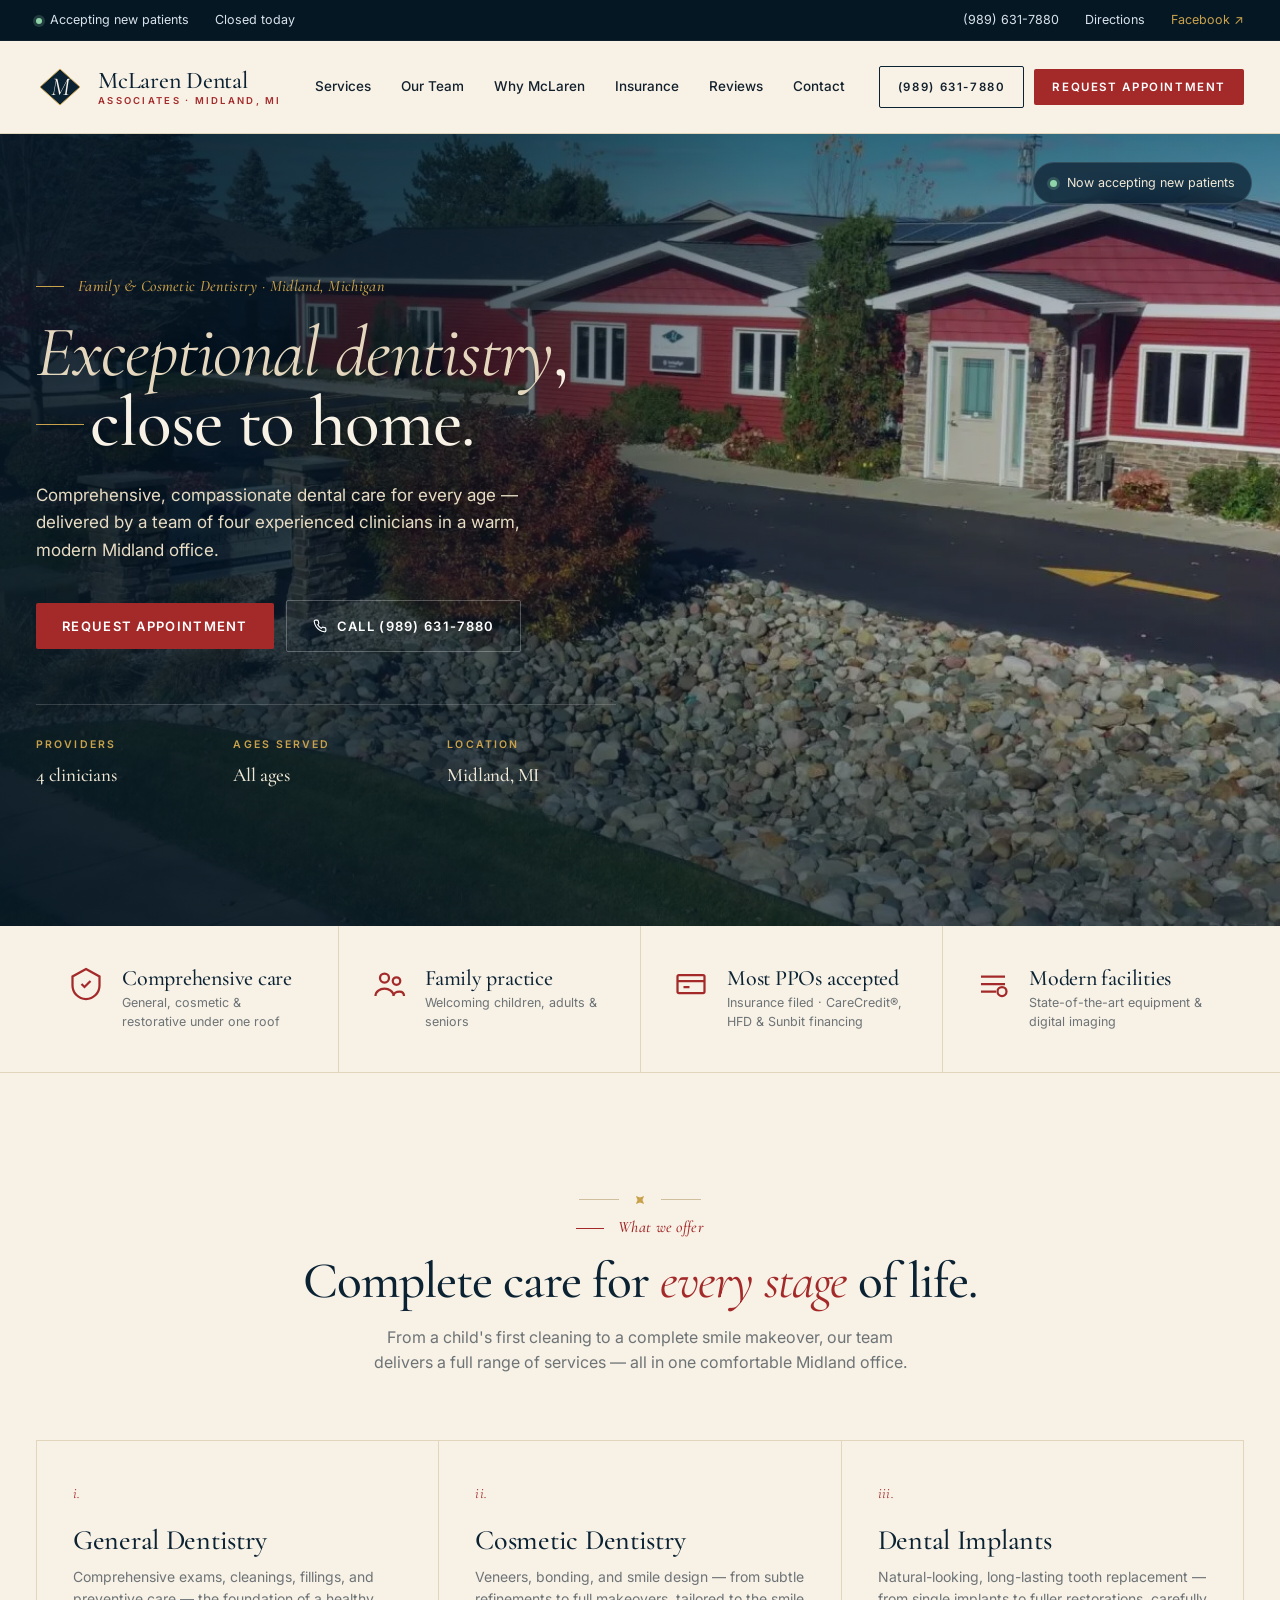
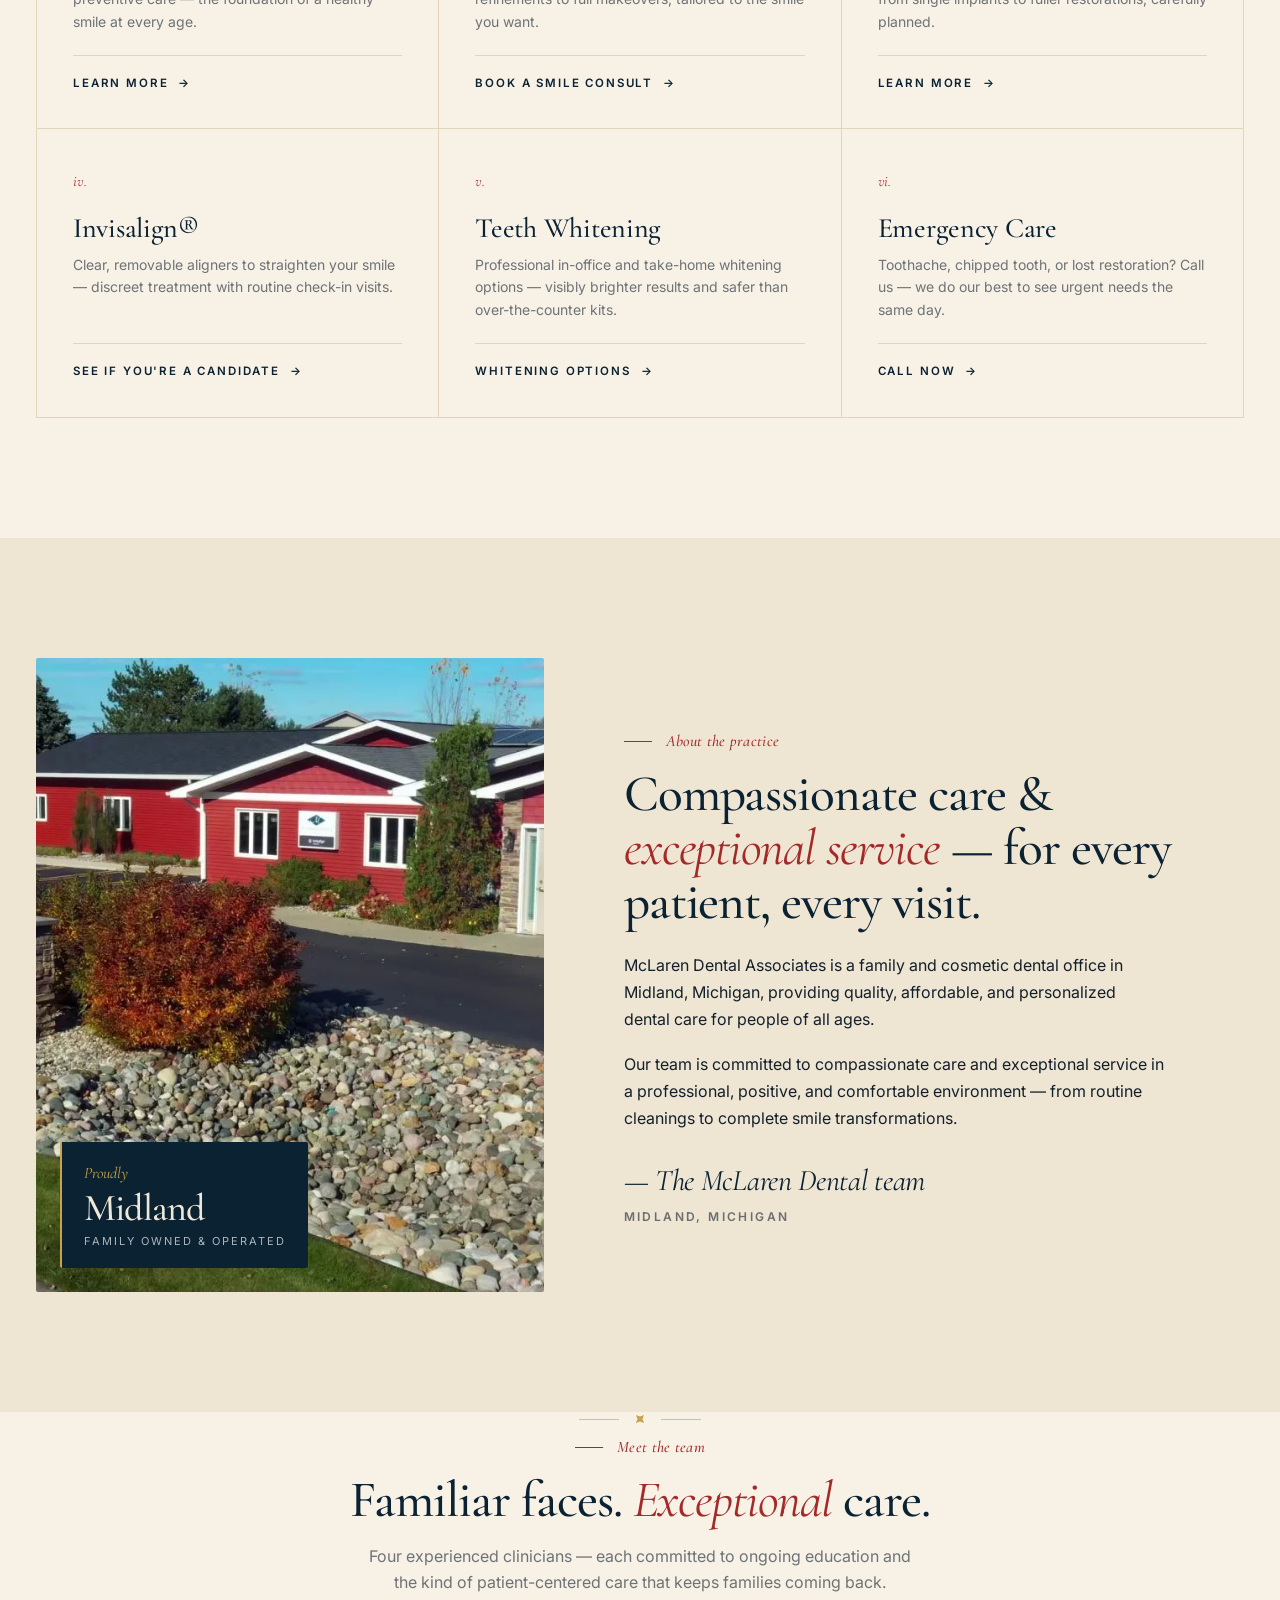
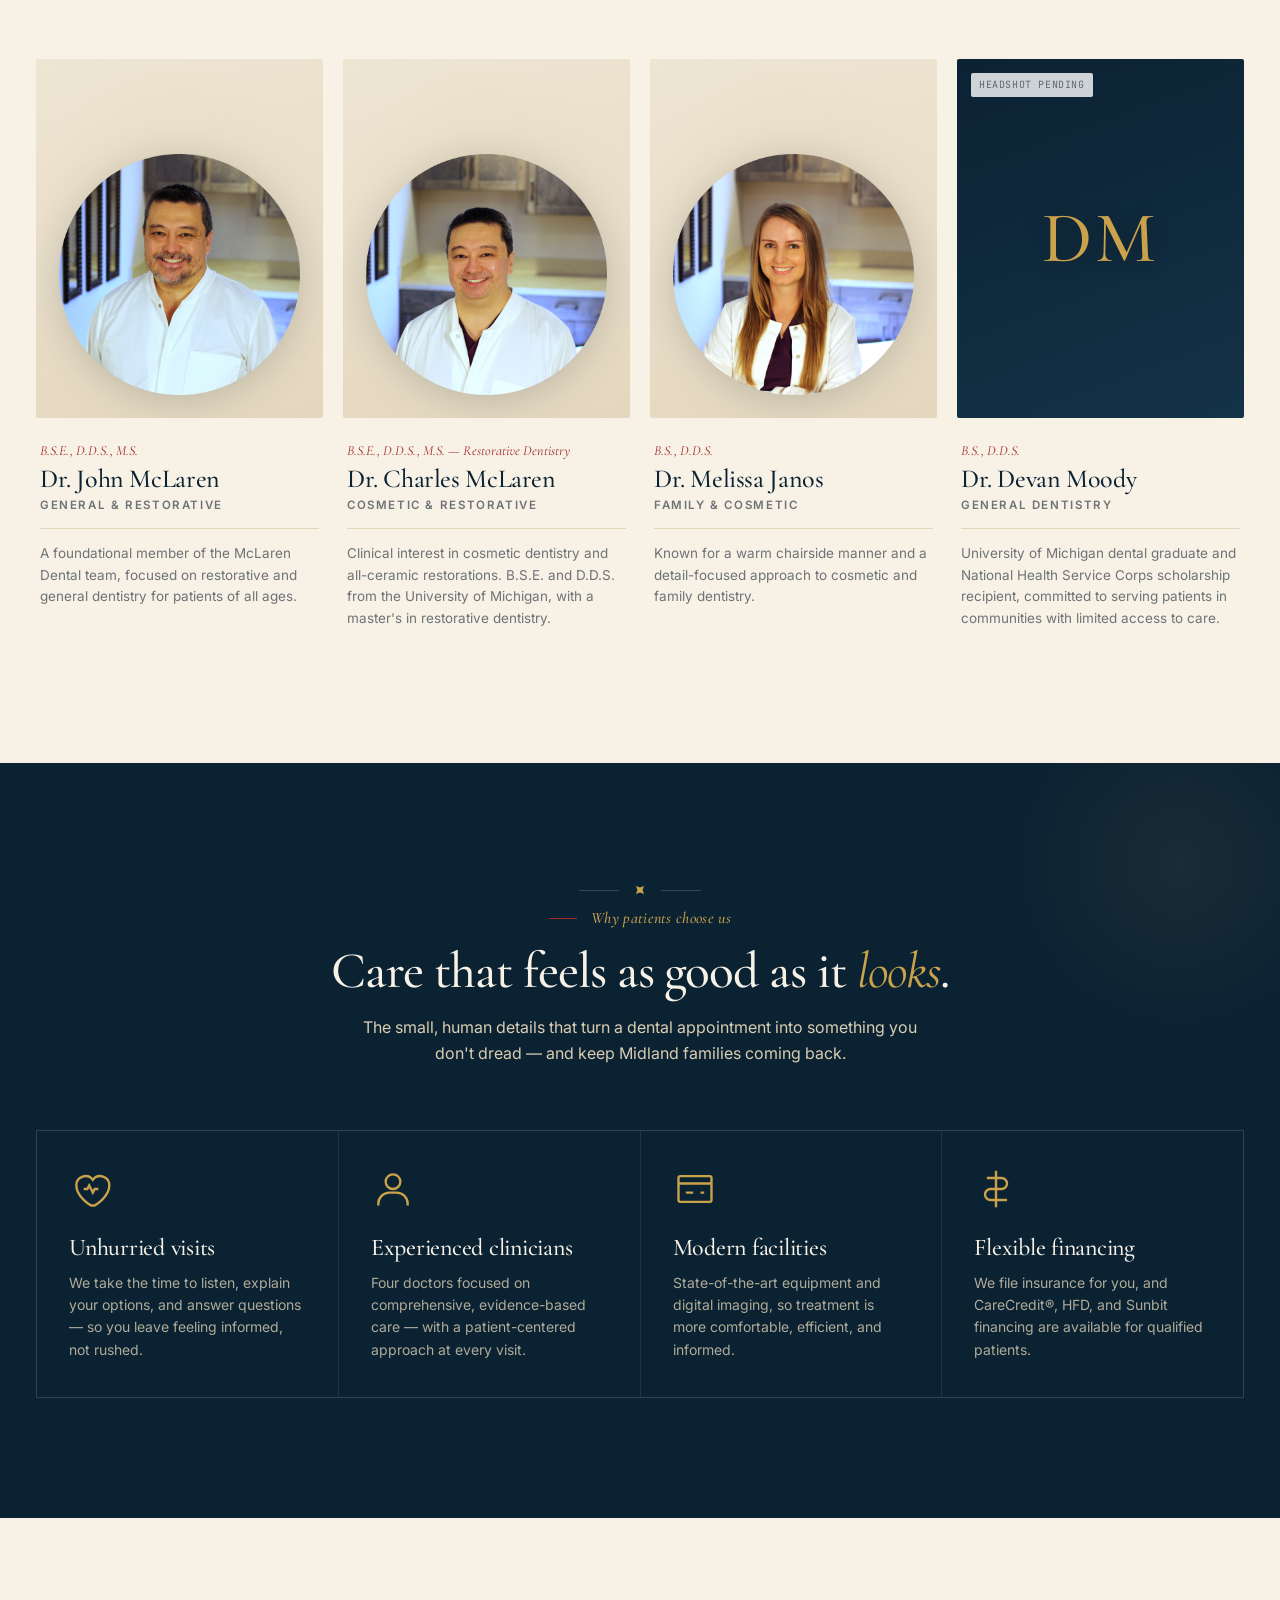
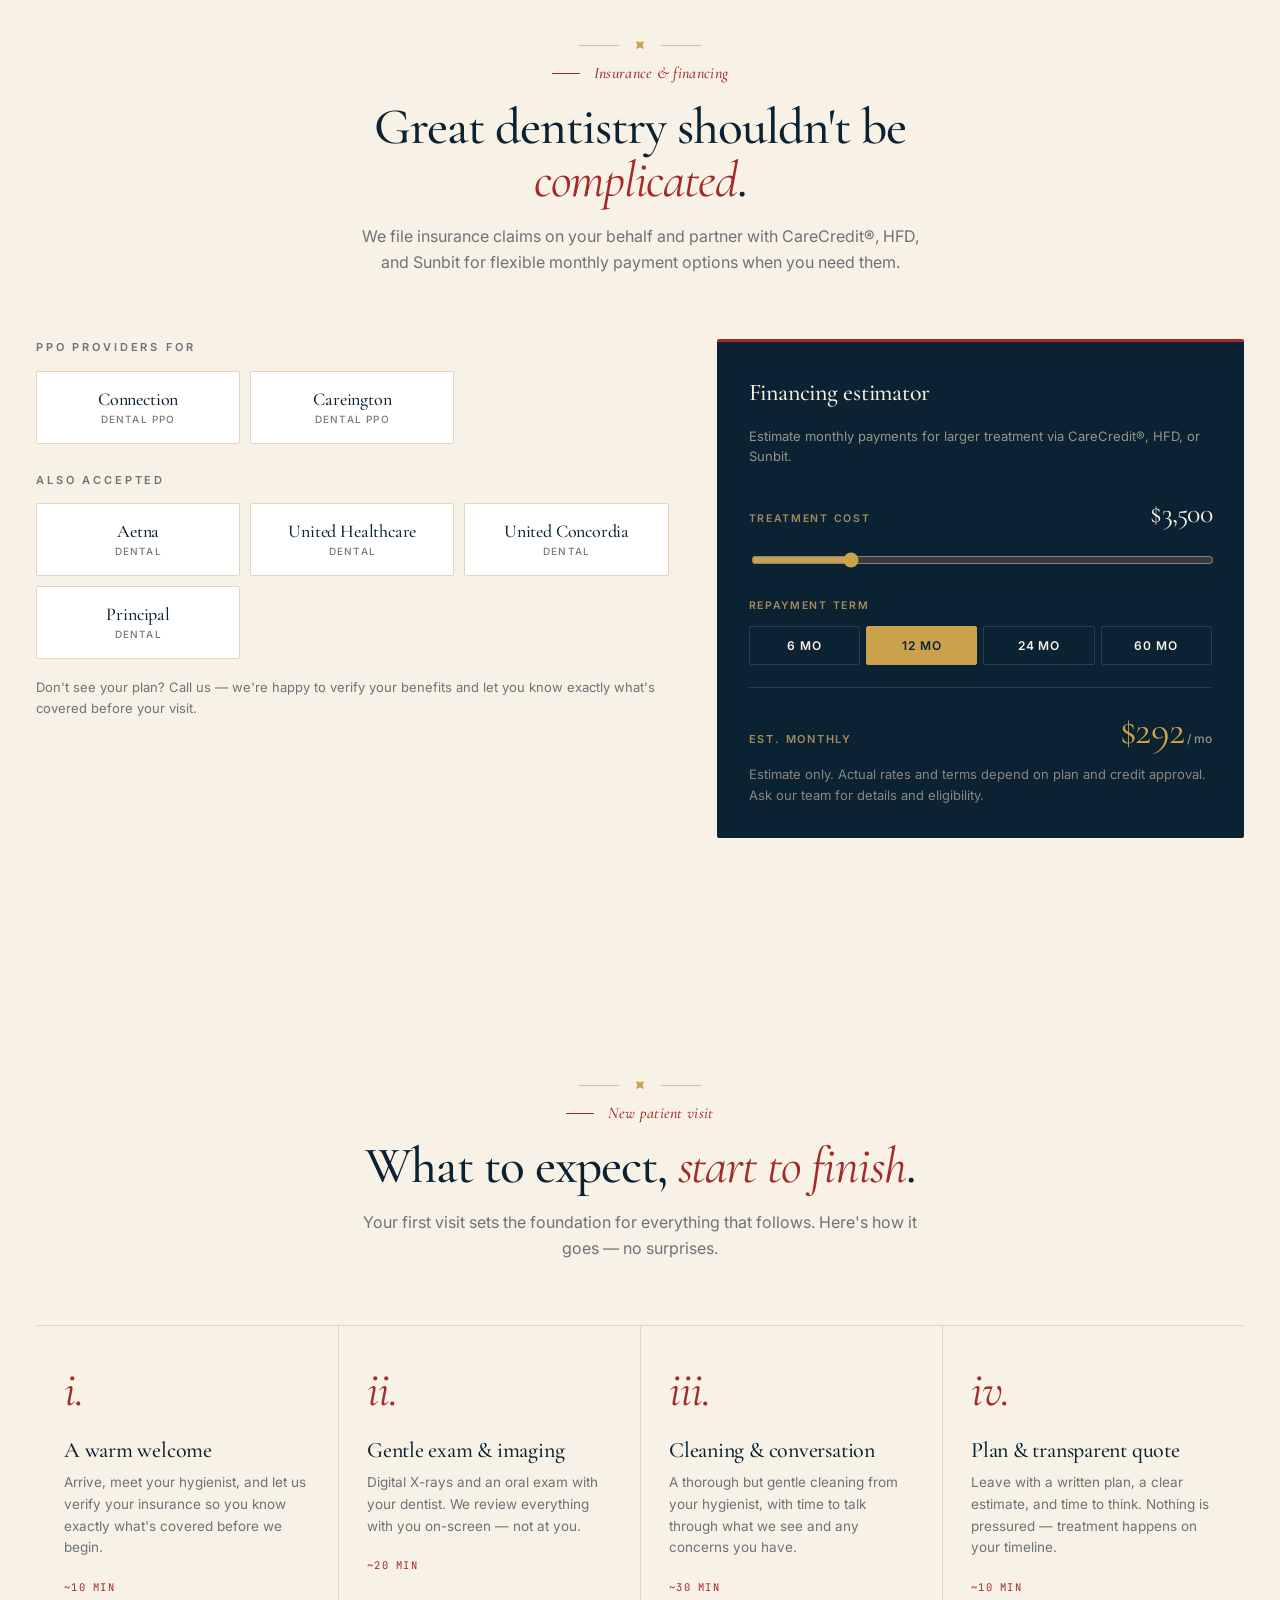
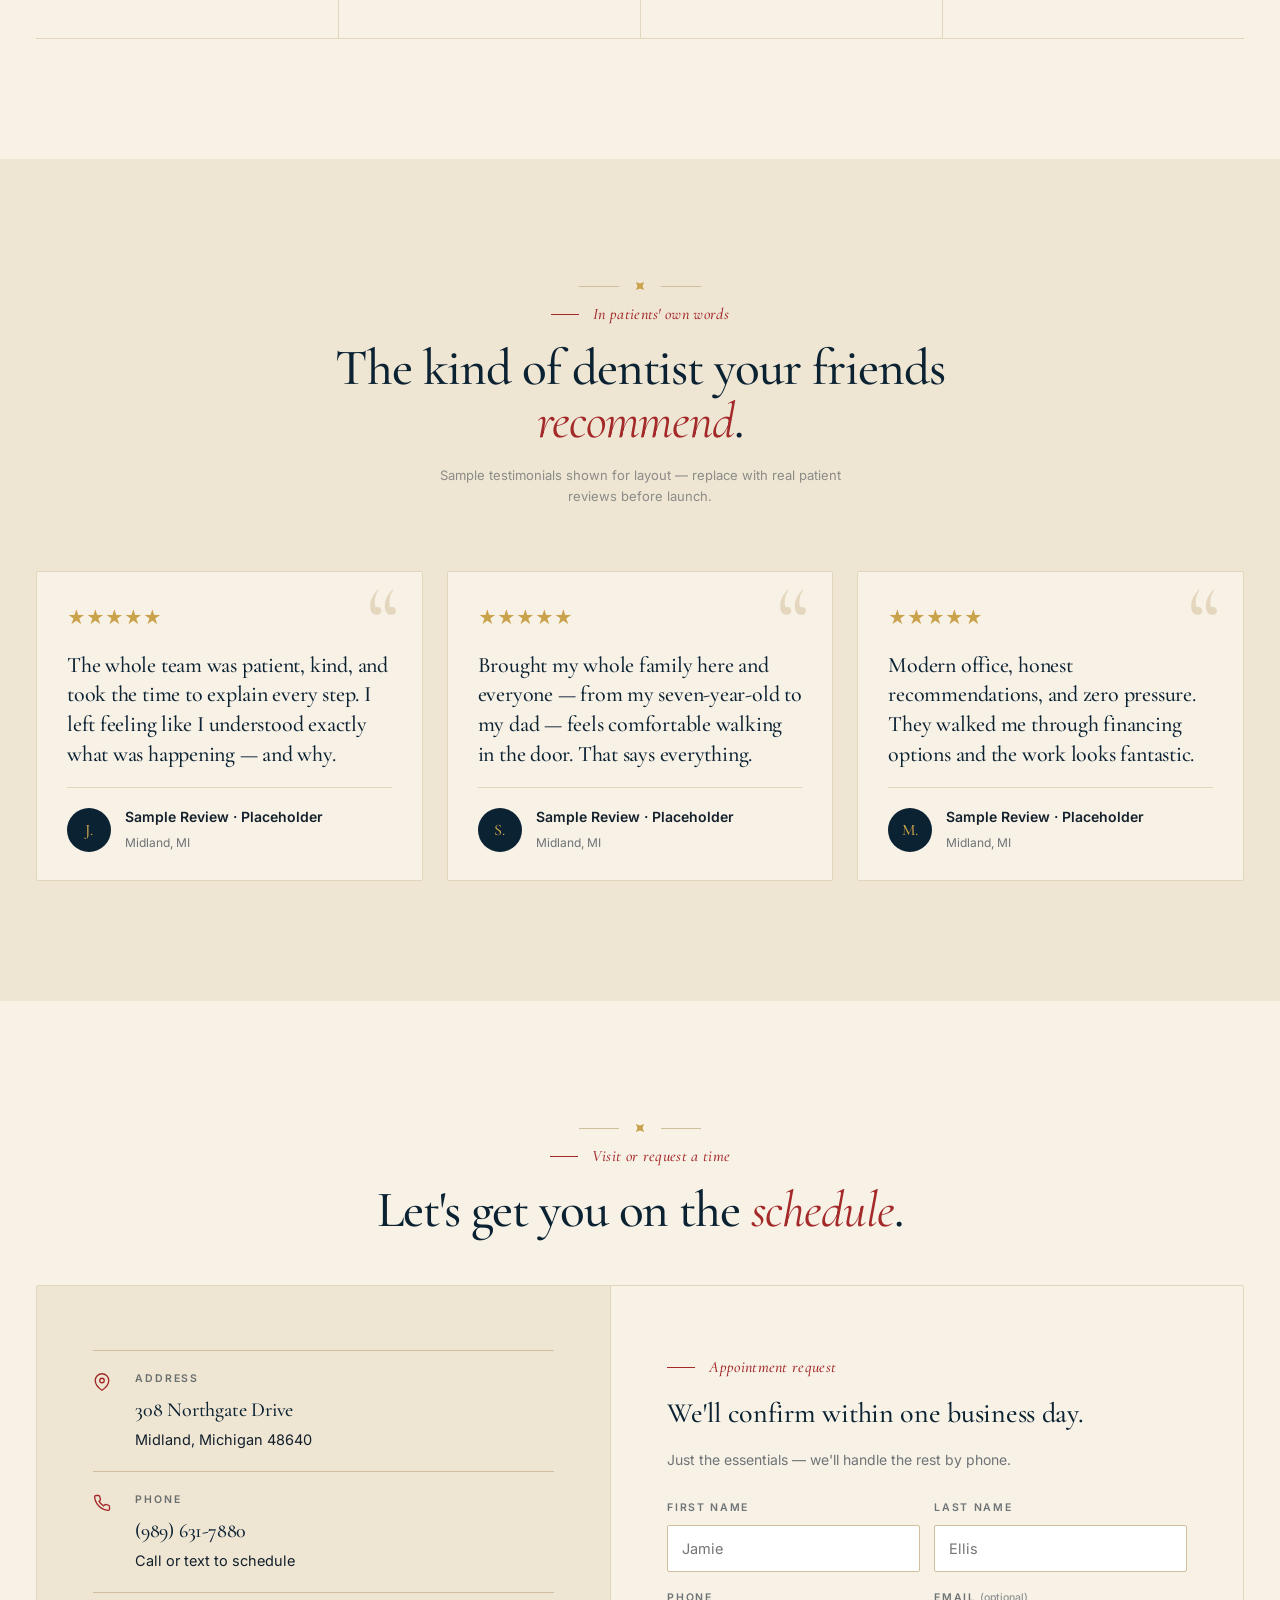
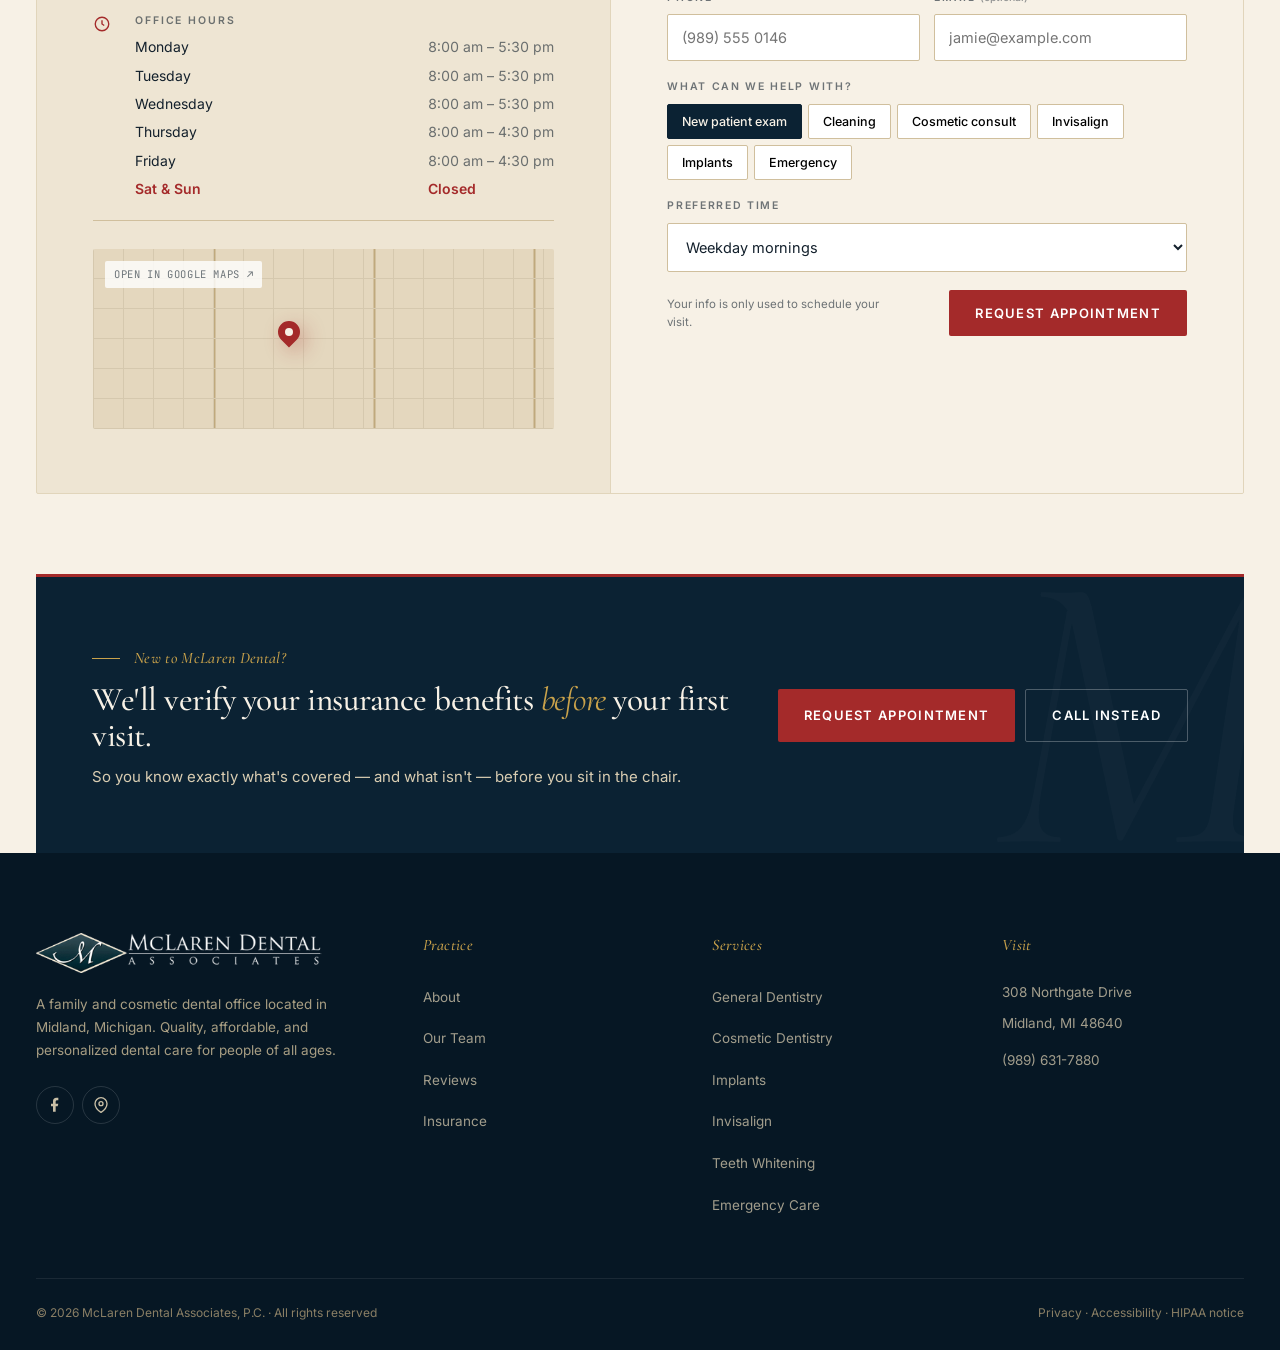
==== commit 80229708: "Pull real provider headshots and fix footer logo naming - Add real headshots for Drs. John McLaren, " ====
--- a/site/index.html
+++ b/site/index.html
@@ -5,7 +5,7 @@
 <meta name="viewport" content="width=device-width, initial-scale=1" />
 <title>McLaren Dental Associates — Family &amp; Cosmetic Dentistry in Midland, Michigan</title>
 <meta name="description" content="McLaren Dental Associates is a family and cosmetic dental practice in Midland, Michigan. Compassionate care, experienced clinicians, and a patient-centered approach for every age." />
-<link rel="icon" href="assets/logo-mark.png" />
+<link rel="icon" href="assets/logo-dark.png" />
 <link rel="preconnect" href="https://fonts.googleapis.com">
 <link rel="preconnect" href="https://fonts.gstatic.com" crossorigin>
 <link rel="stylesheet" href="https://fonts.googleapis.com/css2?family=Cormorant+Garamond:ital,wght@0,400;0,500;0,600;1,400;1,500&family=Inter:wght@400;500;600;700&family=JetBrains+Mono:wght@400;500&display=swap">
@@ -61,7 +61,12 @@
 <!-- HERO -->
 <section class="hero" id="top">
   <div class="hero-media-full">
-    <img src="assets/office.webp" alt="Inside the McLaren Dental Associates office in Midland, Michigan" />
+    <video class="hero-video" autoplay muted loop playsinline preload="metadata"
+           poster="assets/office.webp" aria-label="McLaren Dental Associates office exterior">
+      <source src="assets/hero.mp4" type="video/mp4" />
+      <!-- Graceful fallback if the browser cannot play the video -->
+      <img src="assets/office.webp" alt="McLaren Dental Associates office in Midland, Michigan" />
+    </video>
     <div class="hero-accepting"><span class="d"></span> Now accepting new patients</div>
     <div class="hero-overlay">
       <div class="wrap hero-overlay-inner">
@@ -195,9 +200,8 @@
       <p>Four experienced clinicians — each committed to ongoing education and the kind of patient-centered care that keeps families coming back.</p>
     </div>
     <div class="providers providers-4">
-      <!-- DEMO: Provider headshots are initial monograms — swap in real headshots when available. -->
       <article class="provider">
-        <div class="photo mono"><span class="initials">JM</span><span class="lbl">Placeholder · swap headshot</span></div>
+        <div class="photo portrait"><img src="assets/provider-john-mclaren.webp" alt="Dr. John McLaren, McLaren Dental Associates" loading="lazy" /></div>
         <div class="meta">
           <div class="creds">B.S.E., D.D.S., M.S.</div>
           <h4>Dr. John McLaren</h4>
@@ -206,16 +210,16 @@
         </div>
       </article>
       <article class="provider">
-        <div class="photo mono"><span class="initials">CM</span><span class="lbl">Placeholder · swap headshot</span></div>
+        <div class="photo portrait"><img src="assets/provider-charles-mclaren.webp" alt="Dr. Charles McLaren, McLaren Dental Associates" loading="lazy" /></div>
         <div class="meta">
-          <div class="creds">B.S.E., D.D.S., M.S.</div>
+          <div class="creds">B.S.E., D.D.S., M.S. — Restorative Dentistry</div>
           <h4>Dr. Charles McLaren</h4>
-          <div class="role">General &amp; Restorative</div>
-          <p class="bio">Provides comprehensive general and restorative dentistry, partnering closely with patients on long-term oral health plans.</p>
+          <div class="role">Cosmetic &amp; Restorative</div>
+          <p class="bio">Clinical interest in cosmetic dentistry and all-ceramic restorations. B.S.E. and D.D.S. from the University of Michigan, with a master's in restorative dentistry.</p>
         </div>
       </article>
       <article class="provider">
-        <div class="photo mono"><span class="initials">MJ</span><span class="lbl">Placeholder · swap headshot</span></div>
+        <div class="photo portrait"><img src="assets/provider-melissa-janos.webp" alt="Dr. Melissa Janos, McLaren Dental Associates" loading="lazy" /></div>
         <div class="meta">
           <div class="creds">B.S., D.D.S.</div>
           <h4>Dr. Melissa Janos</h4>
@@ -224,12 +228,13 @@
         </div>
       </article>
       <article class="provider">
-        <div class="photo mono"><span class="initials">DM</span><span class="lbl">Placeholder · swap headshot</span></div>
+        <!-- DEMO: Dr. Moody has no headshot on the live site — keep the monogram until one is provided. -->
+        <div class="photo mono"><span class="initials">DM</span><span class="lbl">Headshot pending</span></div>
         <div class="meta">
           <div class="creds">B.S., D.D.S.</div>
           <h4>Dr. Devan Moody</h4>
           <div class="role">General Dentistry</div>
-          <p class="bio">Brings a modern, patient-centered approach to general dentistry with a focus on preventive care and clear communication.</p>
+          <p class="bio">University of Michigan dental graduate and National Health Service Corps scholarship recipient, committed to serving patients in communities with limited access to care.</p>
         </div>
       </article>
     </div>
--- a/site/styles.css
+++ b/site/styles.css
@@ -104,7 +104,9 @@
 /* HERO */
 .hero{position:relative;background:var(--navy);color:#F0E8D6;padding:0;overflow:hidden}
 .hero-media-full{position:relative;width:100%;height:min(88vh,820px);min-height:600px;overflow:hidden}
-.hero-media-full img{width:100%;height:100%;object-fit:cover;object-position:center 35%}
+.hero-media-full img,
+.hero-media-full .hero-video{width:100%;height:100%;object-fit:cover;object-position:center 35%;display:block}
+.hero-video{background:var(--navy)}
 .hero-media-full::after{
   content:"";position:absolute;inset:0;pointer-events:none;
   background:
@@ -136,7 +138,8 @@
 
 @media (max-width:960px){
   .hero-media-full{height:auto;min-height:unset}
-  .hero-media-full img{height:360px}
+  .hero-media-full img,
+  .hero-media-full .hero-video{height:360px}
   .hero-media-full::after{background:linear-gradient(180deg, rgba(6,23,36,.5) 0%, rgba(6,23,36,.2) 40%, rgba(6,23,36,.95) 100%)}
   .hero-overlay{position:relative;padding:40px 0 60px;background:var(--navy)}
   .hero-meta{grid-template-columns:1fr 1fr;gap:24px}
@@ -214,6 +217,16 @@
 .provider .photo.mono .initials{
   font-family:'Cormorant Garamond',serif;font-weight:500;font-size:72px;letter-spacing:.04em;
   color:var(--gold);text-shadow:0 2px 20px rgba(0,0,0,.3)
+}
+.provider .photo.portrait{
+  background:
+    radial-gradient(circle at 50% 40%, rgba(201,162,75,.08) 0%, transparent 55%),
+    linear-gradient(165deg, var(--cream) 0%, var(--cream-2) 100%);
+  display:flex;align-items:flex-end;justify-content:center;padding:8%;
+}
+.provider .photo.portrait img{
+  width:100%;height:auto;max-height:100%;object-fit:contain;display:block;
+  filter:drop-shadow(0 6px 18px rgba(11,34,51,.18));
 }
 .provider .photo .lbl{
   position:absolute;left:14px;top:14px;font-family:'JetBrains Mono',monospace;font-size:10px;
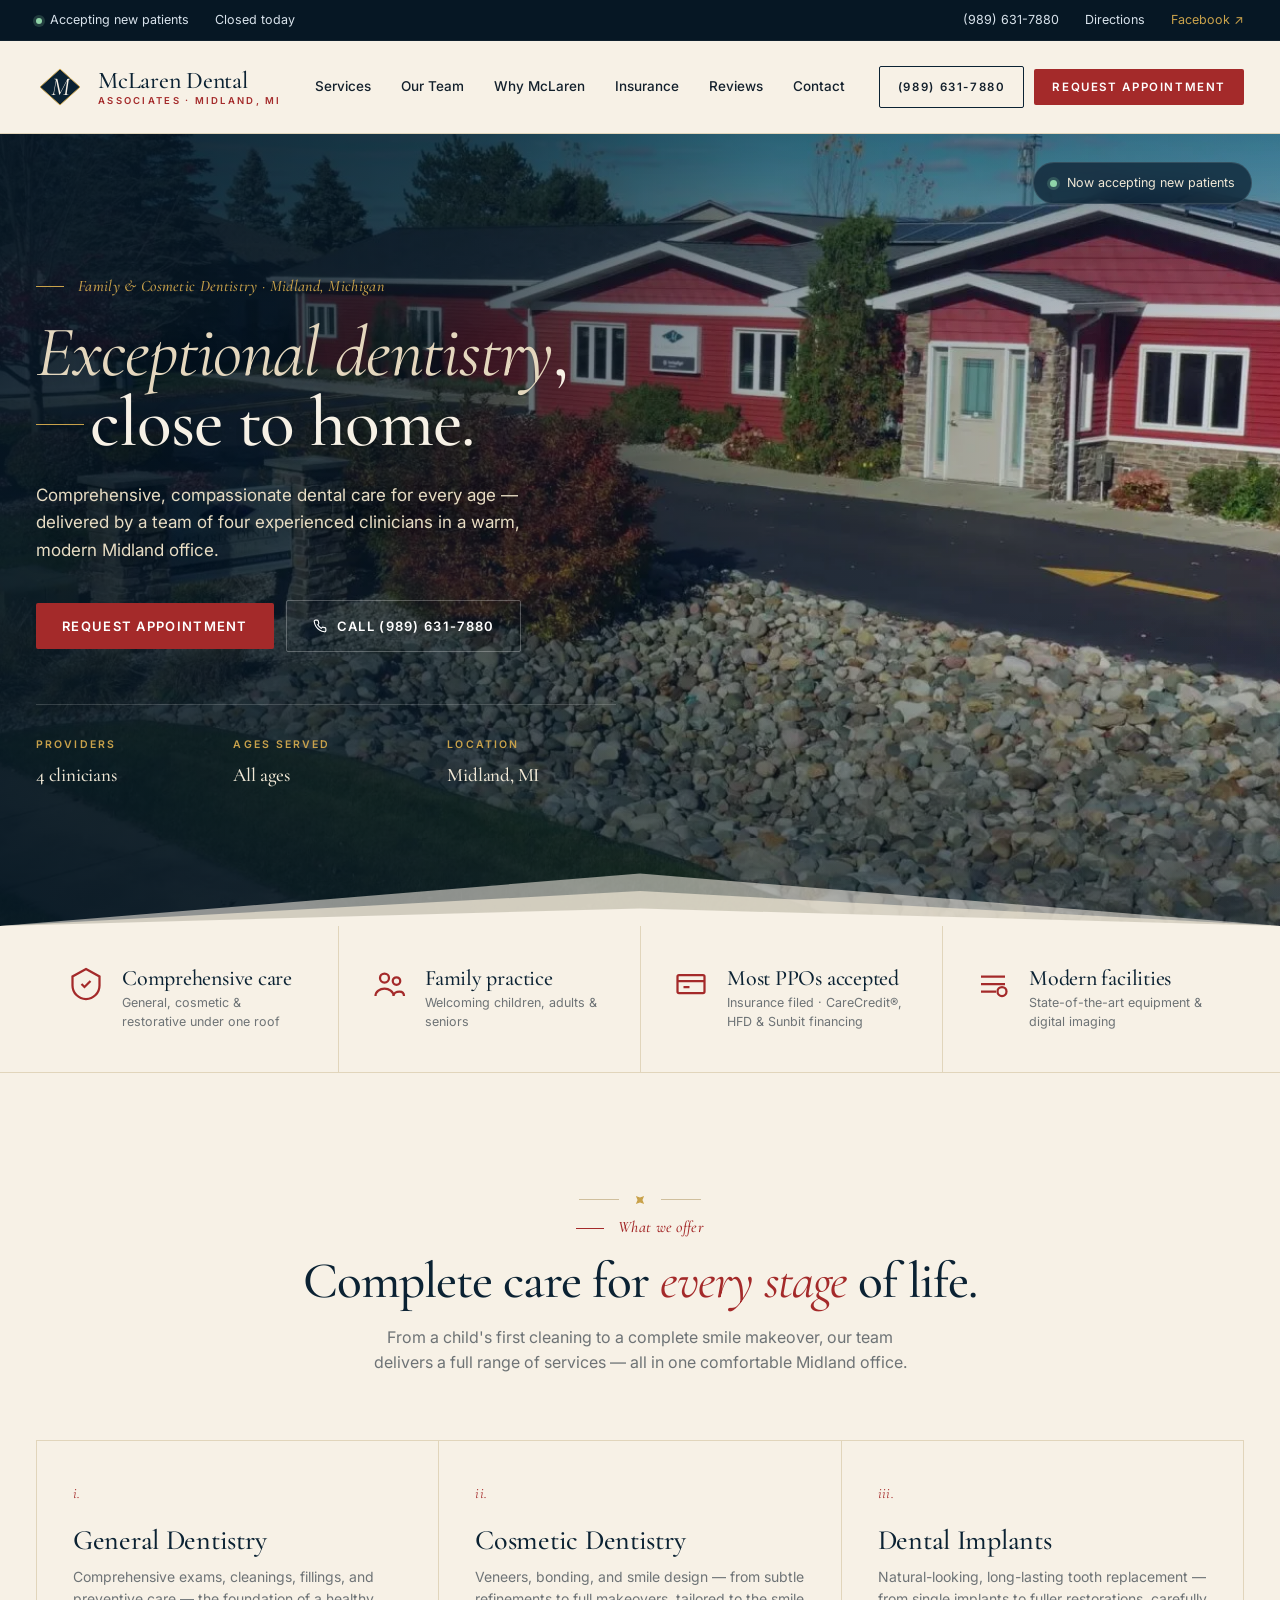
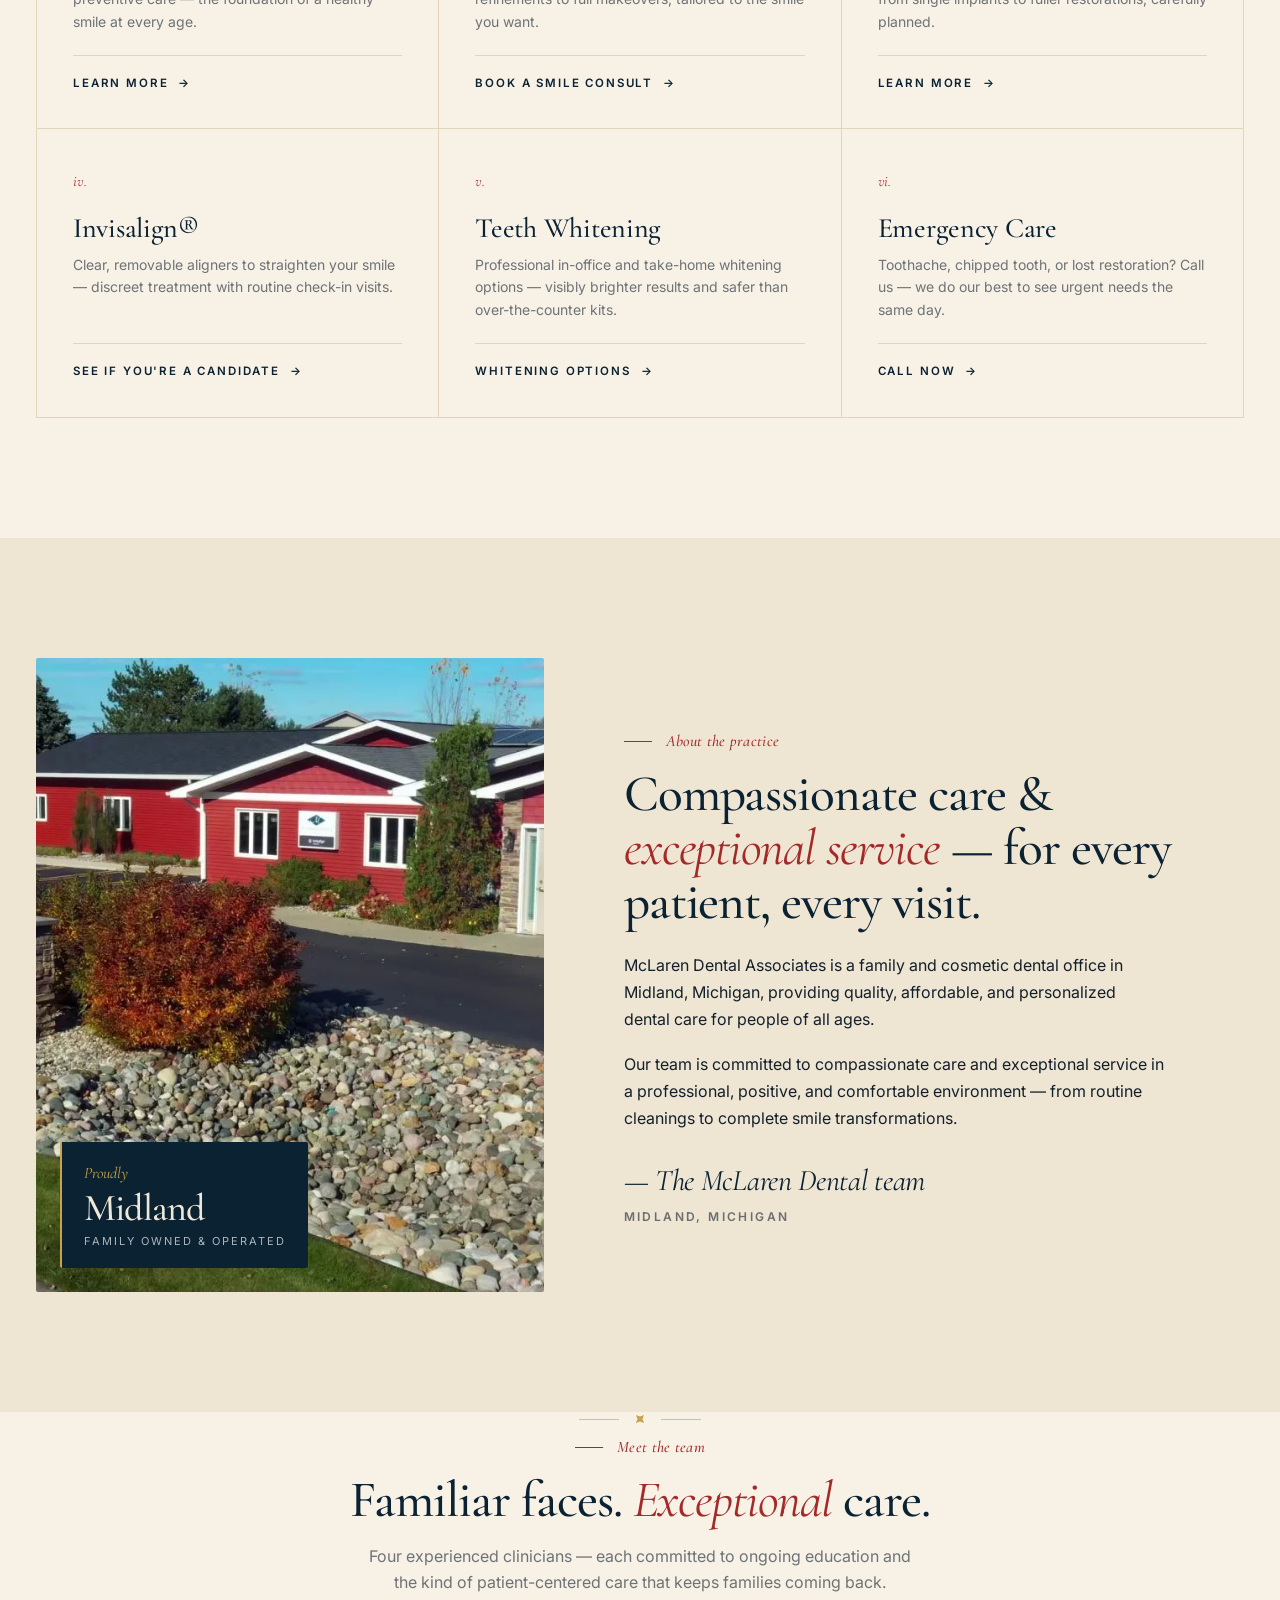
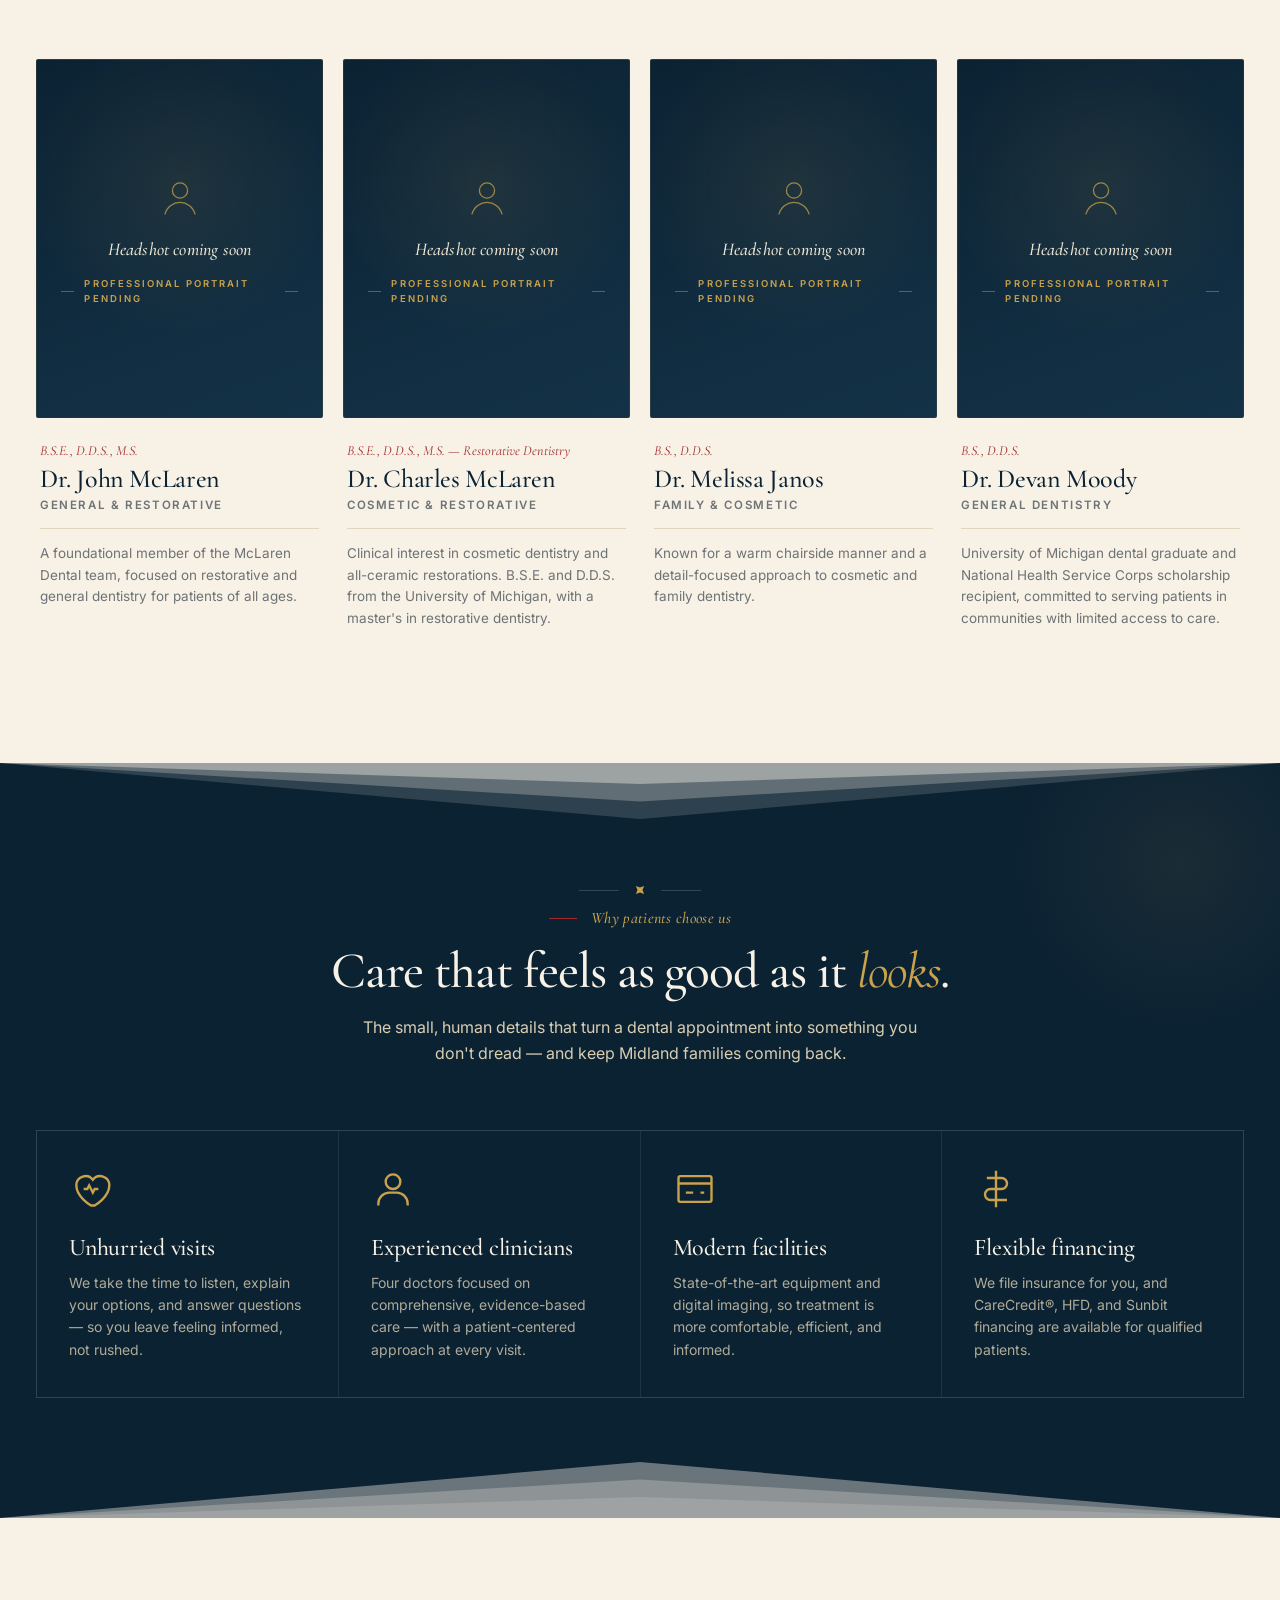
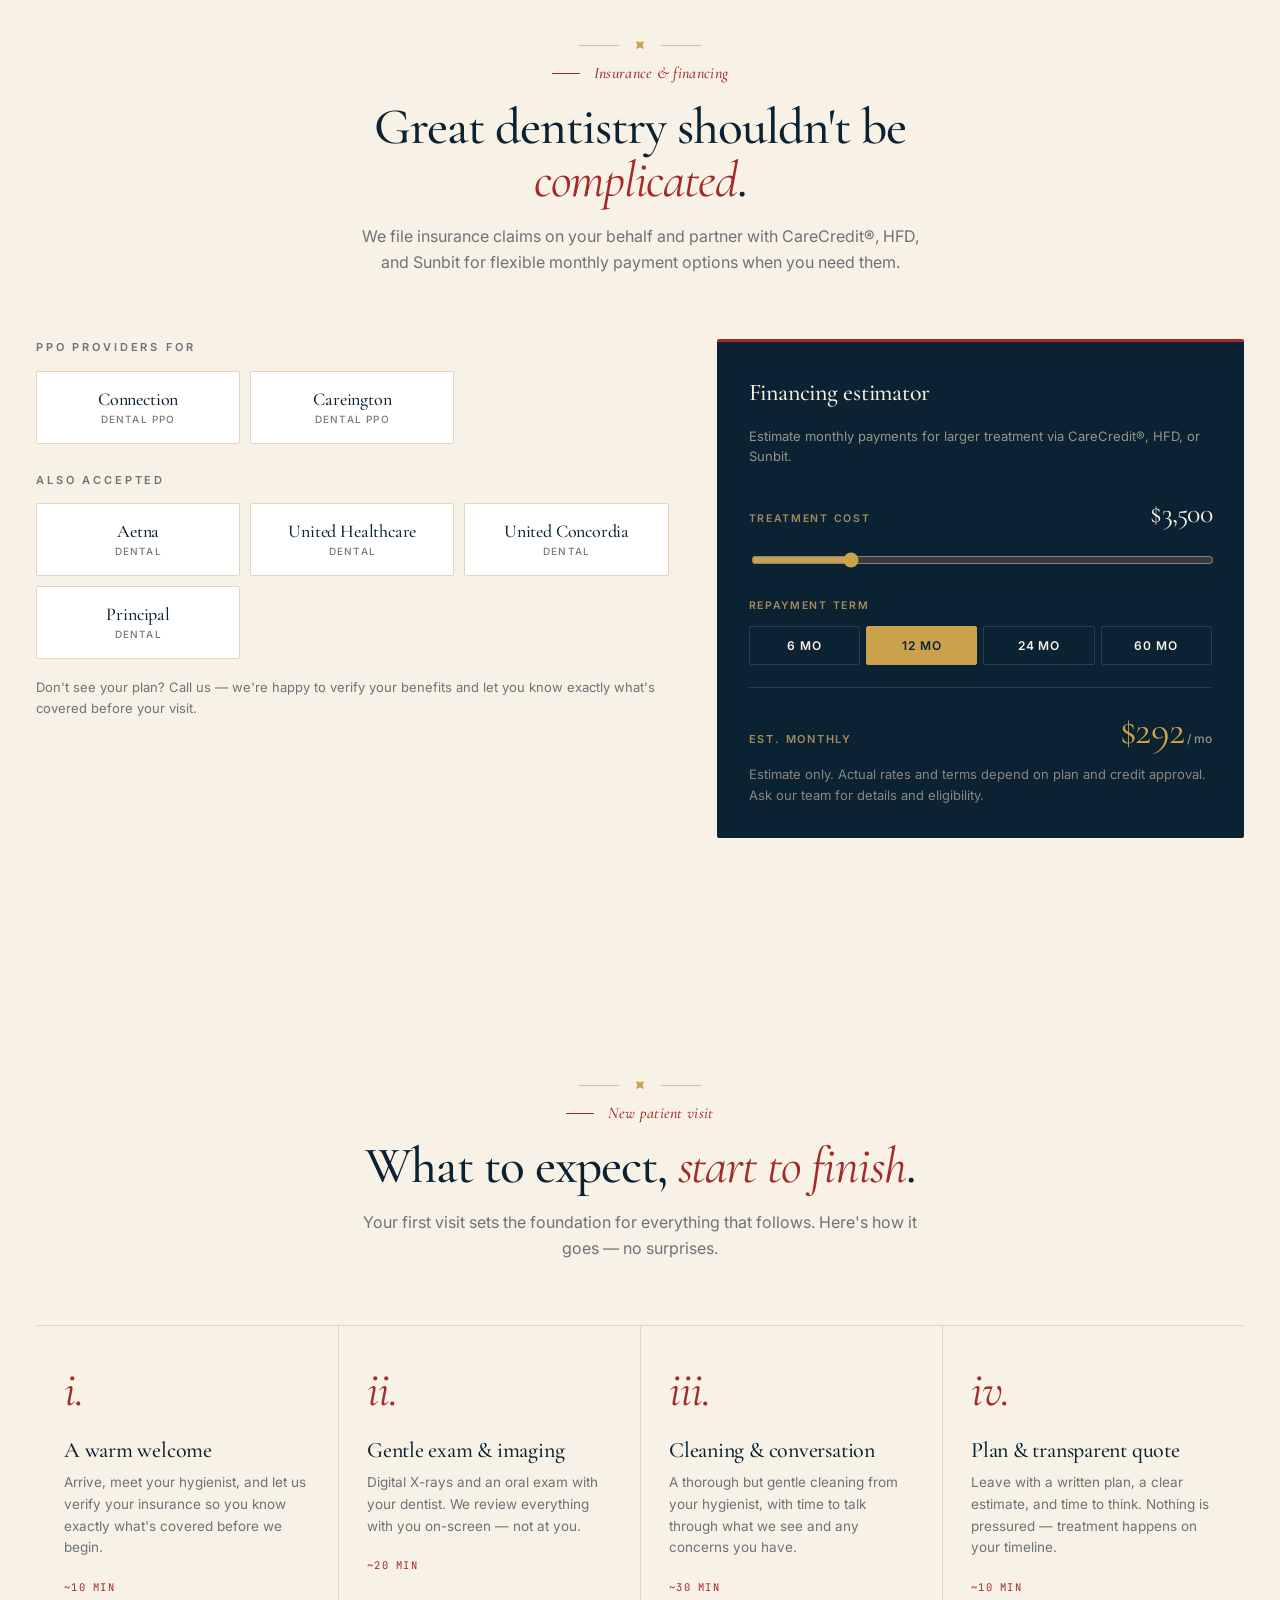
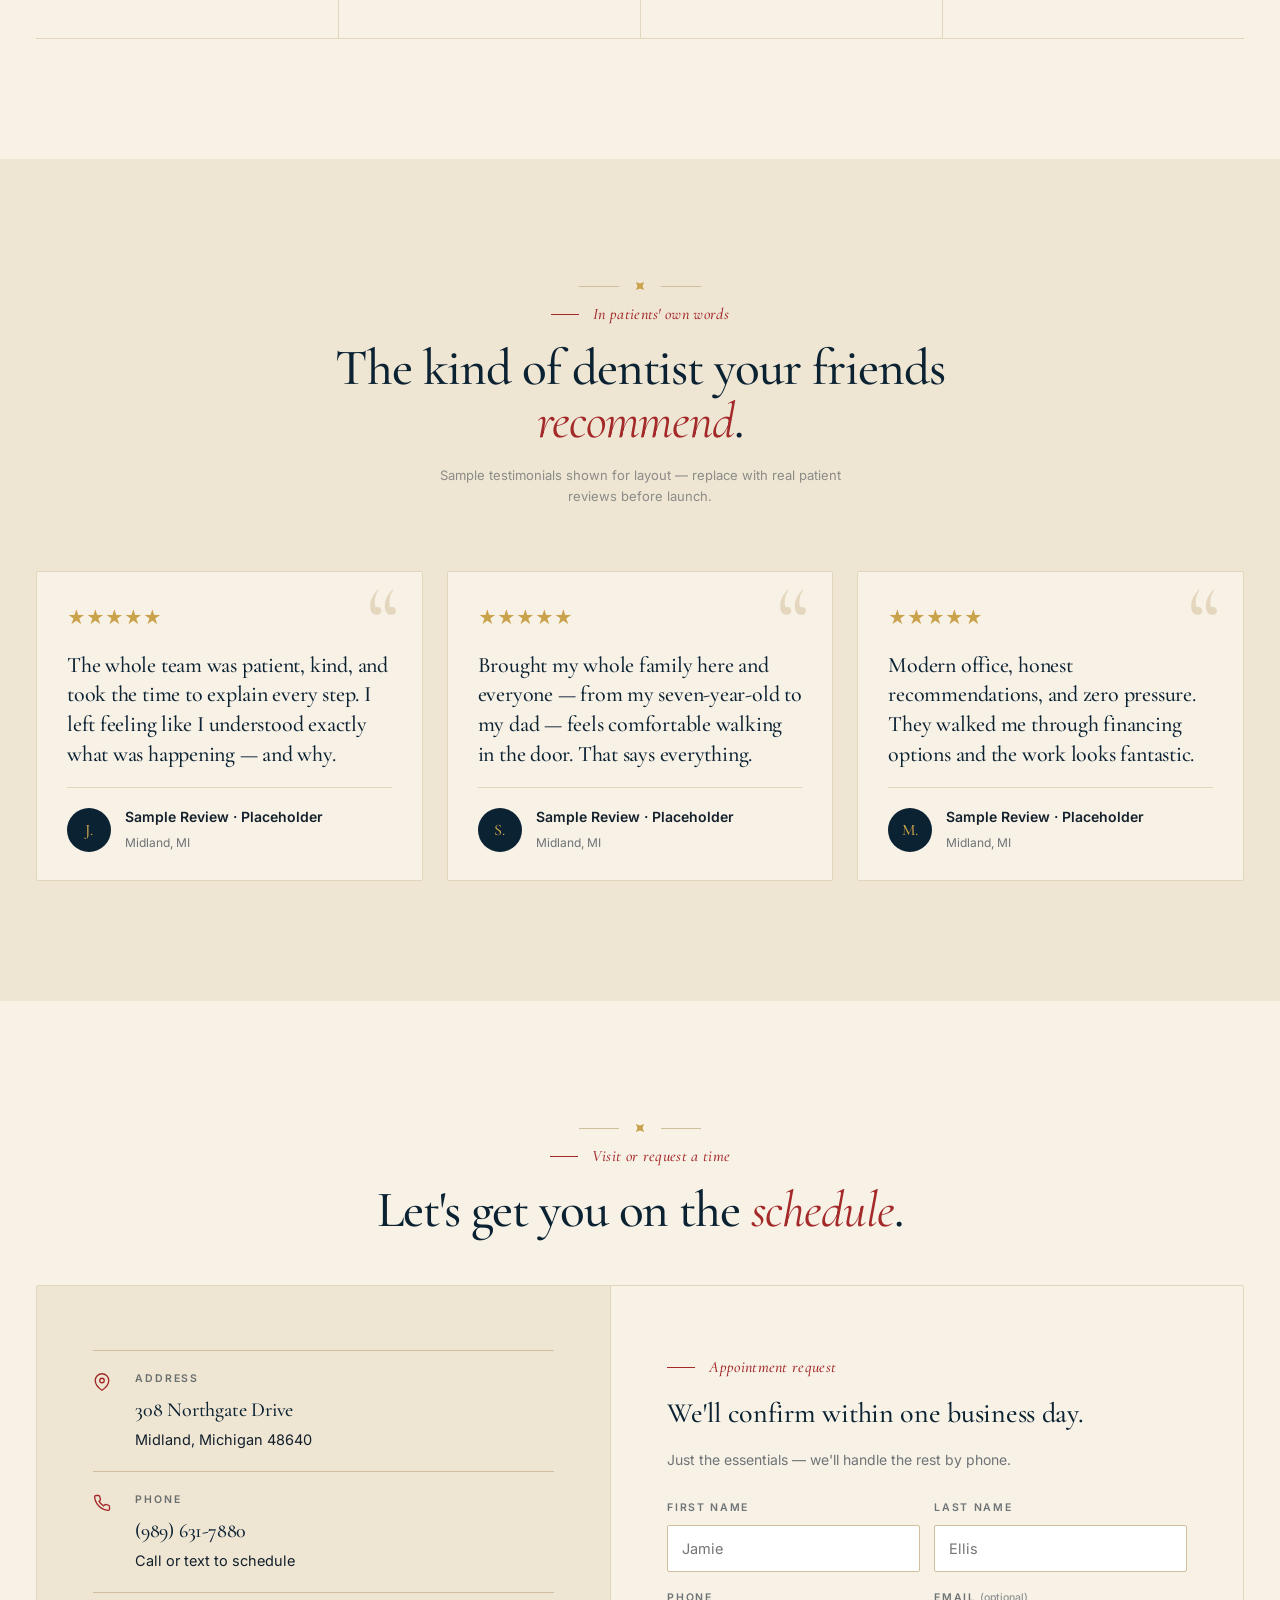
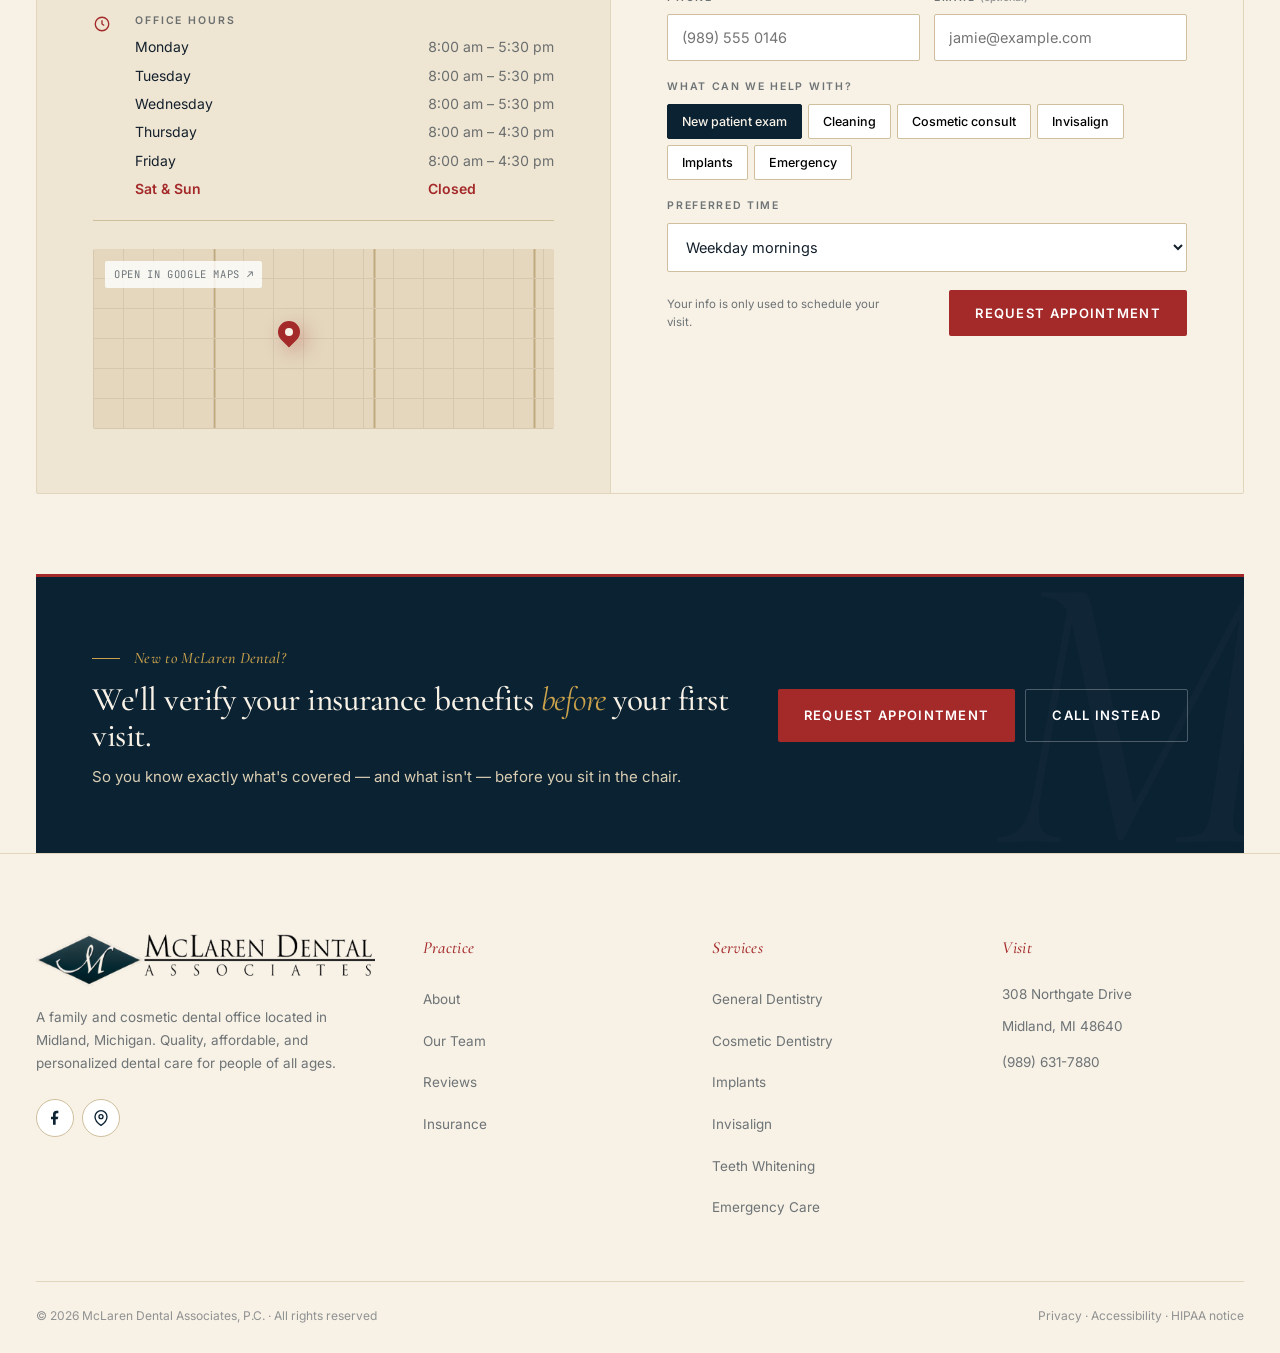
==== commit 94f5cb7b: "Refine providers, footer, and add triangle section dividers - Drop live-site headshots (baked-in cir" ====
--- a/site/index.html
+++ b/site/index.html
@@ -68,6 +68,12 @@
       <img src="assets/office.webp" alt="McLaren Dental Associates office in Midland, Michigan" />
     </video>
     <div class="hero-accepting"><span class="d"></span> Now accepting new patients</div>
+    <!-- Triangle wedge transitioning hero into the next section (matches live-site motif) -->
+    <svg class="hero-wedge" viewBox="0 0 1440 80" preserveAspectRatio="none" aria-hidden="true">
+      <polygon points="0,80 720,20 1440,80" fill="var(--ivory)" opacity=".55"/>
+      <polygon points="0,80 720,40 1440,80" fill="var(--cream)" opacity=".7"/>
+      <polygon points="0,80 720,60 1440,80" fill="var(--ivory)"/>
+    </svg>
     <div class="hero-overlay">
       <div class="wrap hero-overlay-inner">
         <div class="hero-text">
@@ -199,9 +205,14 @@
       <h2>Familiar faces. <em>Exceptional</em> care.</h2>
       <p>Four experienced clinicians — each committed to ongoing education and the kind of patient-centered care that keeps families coming back.</p>
     </div>
+    <!-- DEMO: Headshot placeholders — final site will feature professional portraits of each provider. -->
     <div class="providers providers-4">
       <article class="provider">
-        <div class="photo portrait"><img src="assets/provider-john-mclaren.webp" alt="Dr. John McLaren, McLaren Dental Associates" loading="lazy" /></div>
+        <div class="photo photo-placeholder">
+          <svg class="ic" viewBox="0 0 48 48" fill="none" stroke="currentColor" stroke-width="1.2" aria-hidden="true"><circle cx="24" cy="18" r="7"/><path d="M10 40c2-7 8-11 14-11s12 4 14 11"/></svg>
+          <span class="serif-label">Headshot coming soon</span>
+          <span class="dash-label">Professional portrait pending</span>
+        </div>
         <div class="meta">
           <div class="creds">B.S.E., D.D.S., M.S.</div>
           <h4>Dr. John McLaren</h4>
@@ -210,7 +221,11 @@
         </div>
       </article>
       <article class="provider">
-        <div class="photo portrait"><img src="assets/provider-charles-mclaren.webp" alt="Dr. Charles McLaren, McLaren Dental Associates" loading="lazy" /></div>
+        <div class="photo photo-placeholder">
+          <svg class="ic" viewBox="0 0 48 48" fill="none" stroke="currentColor" stroke-width="1.2" aria-hidden="true"><circle cx="24" cy="18" r="7"/><path d="M10 40c2-7 8-11 14-11s12 4 14 11"/></svg>
+          <span class="serif-label">Headshot coming soon</span>
+          <span class="dash-label">Professional portrait pending</span>
+        </div>
         <div class="meta">
           <div class="creds">B.S.E., D.D.S., M.S. — Restorative Dentistry</div>
           <h4>Dr. Charles McLaren</h4>
@@ -219,7 +234,11 @@
         </div>
       </article>
       <article class="provider">
-        <div class="photo portrait"><img src="assets/provider-melissa-janos.webp" alt="Dr. Melissa Janos, McLaren Dental Associates" loading="lazy" /></div>
+        <div class="photo photo-placeholder">
+          <svg class="ic" viewBox="0 0 48 48" fill="none" stroke="currentColor" stroke-width="1.2" aria-hidden="true"><circle cx="24" cy="18" r="7"/><path d="M10 40c2-7 8-11 14-11s12 4 14 11"/></svg>
+          <span class="serif-label">Headshot coming soon</span>
+          <span class="dash-label">Professional portrait pending</span>
+        </div>
         <div class="meta">
           <div class="creds">B.S., D.D.S.</div>
           <h4>Dr. Melissa Janos</h4>
@@ -228,8 +247,11 @@
         </div>
       </article>
       <article class="provider">
-        <!-- DEMO: Dr. Moody has no headshot on the live site — keep the monogram until one is provided. -->
-        <div class="photo mono"><span class="initials">DM</span><span class="lbl">Headshot pending</span></div>
+        <div class="photo photo-placeholder">
+          <svg class="ic" viewBox="0 0 48 48" fill="none" stroke="currentColor" stroke-width="1.2" aria-hidden="true"><circle cx="24" cy="18" r="7"/><path d="M10 40c2-7 8-11 14-11s12 4 14 11"/></svg>
+          <span class="serif-label">Headshot coming soon</span>
+          <span class="dash-label">Professional portrait pending</span>
+        </div>
         <div class="meta">
           <div class="creds">B.S., D.D.S.</div>
           <h4>Dr. Devan Moody</h4>
@@ -243,6 +265,12 @@
 
 <!-- WHY US -->
 <section class="why sec" id="why">
+  <!-- Incoming wedge: ivory above → navy here -->
+  <svg class="section-wedge section-wedge-top" viewBox="0 0 1440 64" preserveAspectRatio="none" aria-hidden="true">
+    <polygon points="0,0 720,64 1440,0" fill="var(--ivory)" opacity=".15"/>
+    <polygon points="0,0 720,44 1440,0" fill="var(--ivory)" opacity=".25"/>
+    <polygon points="0,0 720,24 1440,0" fill="var(--ivory)" opacity=".4"/>
+  </svg>
   <div class="wrap">
     <div class="sec-intro">
       <div class="ornament"><svg viewBox="0 0 24 24" fill="currentColor"><path d="M12 2l3 7 7 3-7 3-3 7-3-7-7-3 7-3z"/></svg></div>
@@ -273,6 +301,12 @@
       </div>
     </div>
   </div>
+  <!-- Outgoing wedge: navy here → ivory below -->
+  <svg class="section-wedge section-wedge-bottom" viewBox="0 0 1440 64" preserveAspectRatio="none" aria-hidden="true">
+    <polygon points="0,64 720,0 1440,64" fill="var(--ivory)" opacity=".4"/>
+    <polygon points="0,64 720,20 1440,64" fill="var(--ivory)" opacity=".25"/>
+    <polygon points="0,64 720,40 1440,64" fill="var(--ivory)" opacity=".15"/>
+  </svg>
 </section>
 
 <!-- INSURANCE / FINANCING -->
@@ -494,7 +528,7 @@
   <div class="wrap">
     <div class="foot-grid">
       <div class="foot-brand">
-        <img src="assets/logo-white.png" alt="McLaren Dental Associates" />
+        <img src="assets/logo-dark.png" alt="McLaren Dental Associates" />
         <p>A family and cosmetic dental office located in Midland, Michigan. Quality, affordable, and personalized dental care for people of all ages.</p>
         <div class="foot-social">
           <a href="https://www.facebook.com/McLarenDentalMidland" target="_blank" rel="noopener" aria-label="Facebook"><svg width="16" height="16" viewBox="0 0 24 24" fill="currentColor"><path d="M13 22v-8h3l1-4h-4V7c0-1 1-2 2-2h2V1h-3c-3 0-5 2-5 5v4H6v4h3v8z"/></svg></a>
--- a/site/styles.css
+++ b/site/styles.css
@@ -210,23 +210,26 @@
     linear-gradient(180deg, rgba(11,34,51,.05), rgba(11,34,51,.25)),
     var(--cream-2);
 }
-.provider .photo.mono{
-  background:linear-gradient(160deg, var(--navy) 0%, var(--navy-2) 100%);
-  display:flex;align-items:center;justify-content:center;
-}
-.provider .photo.mono .initials{
-  font-family:'Cormorant Garamond',serif;font-weight:500;font-size:72px;letter-spacing:.04em;
-  color:var(--gold);text-shadow:0 2px 20px rgba(0,0,0,.3)
-}
-.provider .photo.portrait{
+.provider .photo.photo-placeholder{
   background:
-    radial-gradient(circle at 50% 40%, rgba(201,162,75,.08) 0%, transparent 55%),
-    linear-gradient(165deg, var(--cream) 0%, var(--cream-2) 100%);
-  display:flex;align-items:flex-end;justify-content:center;padding:8%;
-}
-.provider .photo.portrait img{
-  width:100%;height:auto;max-height:100%;object-fit:contain;display:block;
-  filter:drop-shadow(0 6px 18px rgba(11,34,51,.18));
+    radial-gradient(circle at 50% 35%, rgba(201,162,75,.09) 0%, transparent 55%),
+    linear-gradient(160deg, var(--navy) 0%, var(--navy-2) 100%);
+  display:flex;flex-direction:column;align-items:center;justify-content:center;gap:12px;padding:24px;
+  border:1px solid rgba(201,162,75,.12);
+}
+.provider .photo.photo-placeholder .ic{width:52px;height:52px;color:var(--gold);opacity:.75}
+.provider .photo.photo-placeholder .ic svg{width:100%;height:100%}
+.provider .photo.photo-placeholder .serif-label{
+  font-family:'Cormorant Garamond',serif;font-style:italic;font-weight:500;font-size:18px;
+  color:#F0E8D6;letter-spacing:.01em;text-align:center
+}
+.provider .photo.photo-placeholder .dash-label{
+  font-size:9.5px;letter-spacing:.22em;text-transform:uppercase;color:var(--gold);font-weight:600;
+  display:flex;align-items:center;gap:10px;
+}
+.provider .photo.photo-placeholder .dash-label::before,
+.provider .photo.photo-placeholder .dash-label::after{
+  content:"";width:16px;height:1px;background:rgba(201,162,75,.45);display:inline-block
 }
 .provider .photo .lbl{
   position:absolute;left:14px;top:14px;font-family:'JetBrains Mono',monospace;font-size:10px;
@@ -378,21 +381,21 @@
 .cta-band .actions{display:flex;gap:10px;flex-wrap:wrap;position:relative;z-index:1}
 @media (max-width:800px){.cta-band{grid-template-columns:1fr;padding:44px 28px}}
 
-/* FOOTER */
-footer{background:var(--navy-dk);color:#C9BFA6;padding:80px 0 28px;margin-top:0}
-.foot-grid{display:grid;grid-template-columns:1.4fr 1fr 1fr 1fr;gap:48px;padding-bottom:52px;border-bottom:1px solid #ffffff14}
-.foot-brand img{height:40px;margin-bottom:20px;filter:brightness(1.05)}
-.foot-brand p{color:#A89E83;font-size:13.5px;max-width:34ch;margin:0 0 24px;line-height:1.7}
+/* FOOTER (light panel so the official dark-diamond logo reads) */
+footer{background:var(--ivory);color:var(--ink-60);padding:80px 0 28px;margin-top:0;border-top:1px solid var(--rule)}
+.foot-grid{display:grid;grid-template-columns:1.4fr 1fr 1fr 1fr;gap:48px;padding-bottom:52px;border-bottom:1px solid var(--rule)}
+.foot-brand img{height:52px;margin-bottom:20px;width:auto}
+.foot-brand p{color:var(--ink-60);font-size:13.5px;max-width:34ch;margin:0 0 24px;line-height:1.7}
 .foot-social{display:flex;gap:8px}
-.foot-social a{width:38px;height:38px;border-radius:50%;border:1px solid #ffffff22;display:grid;place-items:center;color:#C9BFA6;transition:all .15s}
-.foot-social a:hover{background:var(--gold);border-color:var(--gold);color:var(--navy-dk)}
-.foot-col h5{font-family:'Cormorant Garamond',serif;font-style:italic;font-size:16px;color:var(--gold);margin:0 0 18px;font-weight:500;letter-spacing:.02em}
-.foot-col a,.foot-col li{display:block;font-size:13.5px;color:#C9BFA6cc;padding:5px 0}
-.foot-col a:hover{color:#F7F1E6}
+.foot-social a{width:38px;height:38px;border-radius:50%;border:1px solid var(--rule-2);display:grid;place-items:center;color:var(--navy);transition:all .15s;background:#fff}
+.foot-social a:hover{background:var(--navy);border-color:var(--navy);color:var(--gold)}
+.foot-col h5{font-family:'Cormorant Garamond',serif;font-style:italic;font-size:17px;color:var(--red);margin:0 0 18px;font-weight:500;letter-spacing:.02em}
+.foot-col a,.foot-col li{display:block;font-size:13.5px;color:var(--ink-60);padding:5px 0}
+.foot-col a:hover{color:var(--navy)}
 .foot-col ul{list-style:none;padding:0;margin:0}
-.foot-bottom{padding-top:24px;display:flex;justify-content:space-between;color:#8A7F65;font-size:12px;flex-wrap:wrap;gap:10px}
-.foot-bottom a{color:#8A7F65}
-.foot-bottom a:hover{color:#F7F1E6}
+.foot-bottom{padding-top:24px;display:flex;justify-content:space-between;color:var(--ink-45);font-size:12px;flex-wrap:wrap;gap:10px}
+.foot-bottom a{color:var(--ink-45)}
+.foot-bottom a:hover{color:var(--navy)}
 @media (max-width:900px){.foot-grid{grid-template-columns:1fr 1fr;gap:32px}}
 @media (max-width:520px){.foot-grid{grid-template-columns:1fr}}
 
@@ -447,3 +450,21 @@
 .drawer .panel h6{font-family:'Cormorant Garamond',serif;font-style:italic;font-size:15px;color:var(--red);margin:20px 0 6px;font-weight:500}
 .drawer .panel a{padding:14px 0;font-family:'Cormorant Garamond',serif;font-size:24px;color:var(--navy);border-bottom:1px solid var(--rule);letter-spacing:-.01em;font-weight:500}
 .drawer .close{align-self:flex-end;width:36px;height:36px;border:1px solid var(--rule-2);border-radius:50%;display:grid;place-items:center;margin-bottom:8px;background:#fff;font-size:18px;line-height:1}
+
+/* ---------- TRIANGLE / WEDGE SECTION DIVIDERS ---------- */
+/* Subtle angular transitions inspired by the live site's triangle motif,
+   reworked in the brand's cream/navy/gold palette. */
+.hero-wedge{
+  position:absolute;left:0;right:0;bottom:0;width:100%;height:70px;z-index:3;pointer-events:none;display:block
+}
+.why{position:relative}
+.section-wedge{
+  position:absolute;left:0;right:0;width:100%;height:56px;z-index:1;pointer-events:none;display:block
+}
+.section-wedge-top{top:0}
+.section-wedge-bottom{bottom:0}
+.why .wrap{position:relative;z-index:2}
+@media (max-width:720px){
+  .hero-wedge{height:40px}
+  .section-wedge{height:32px}
+}
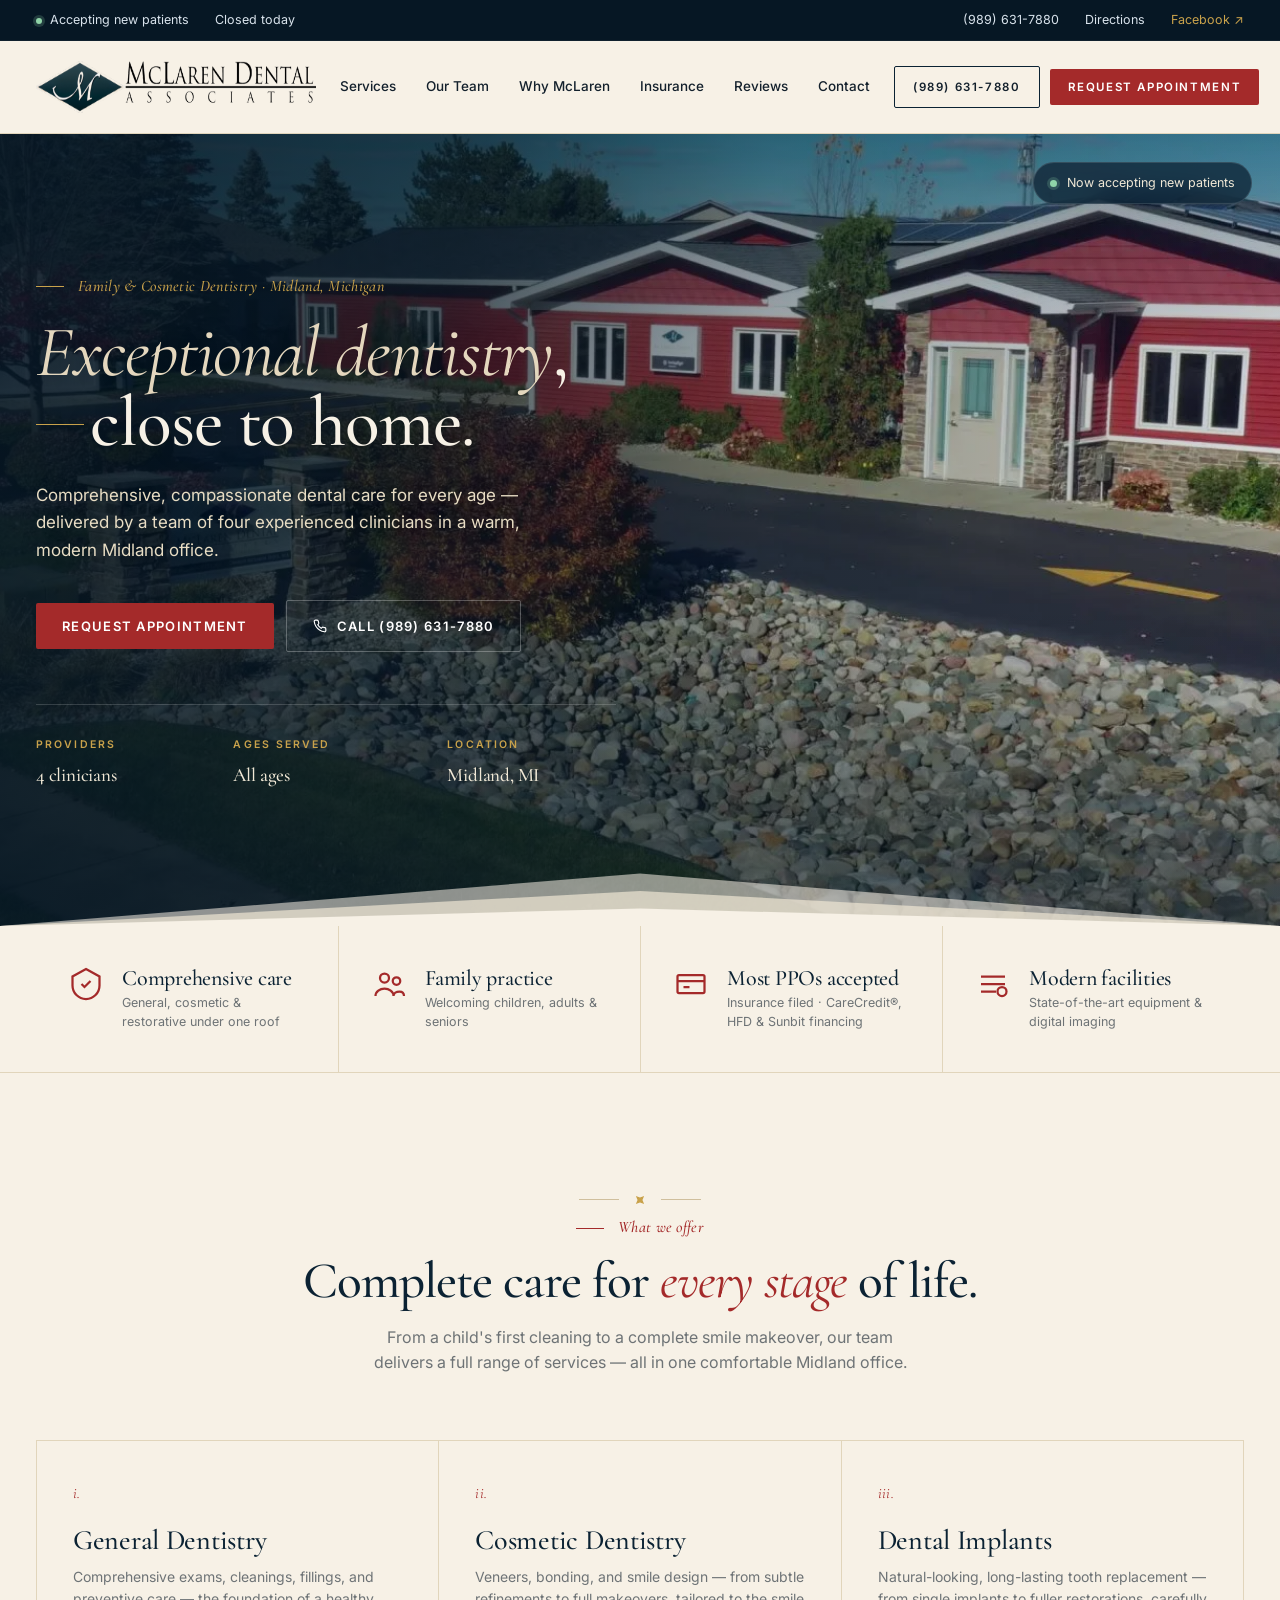
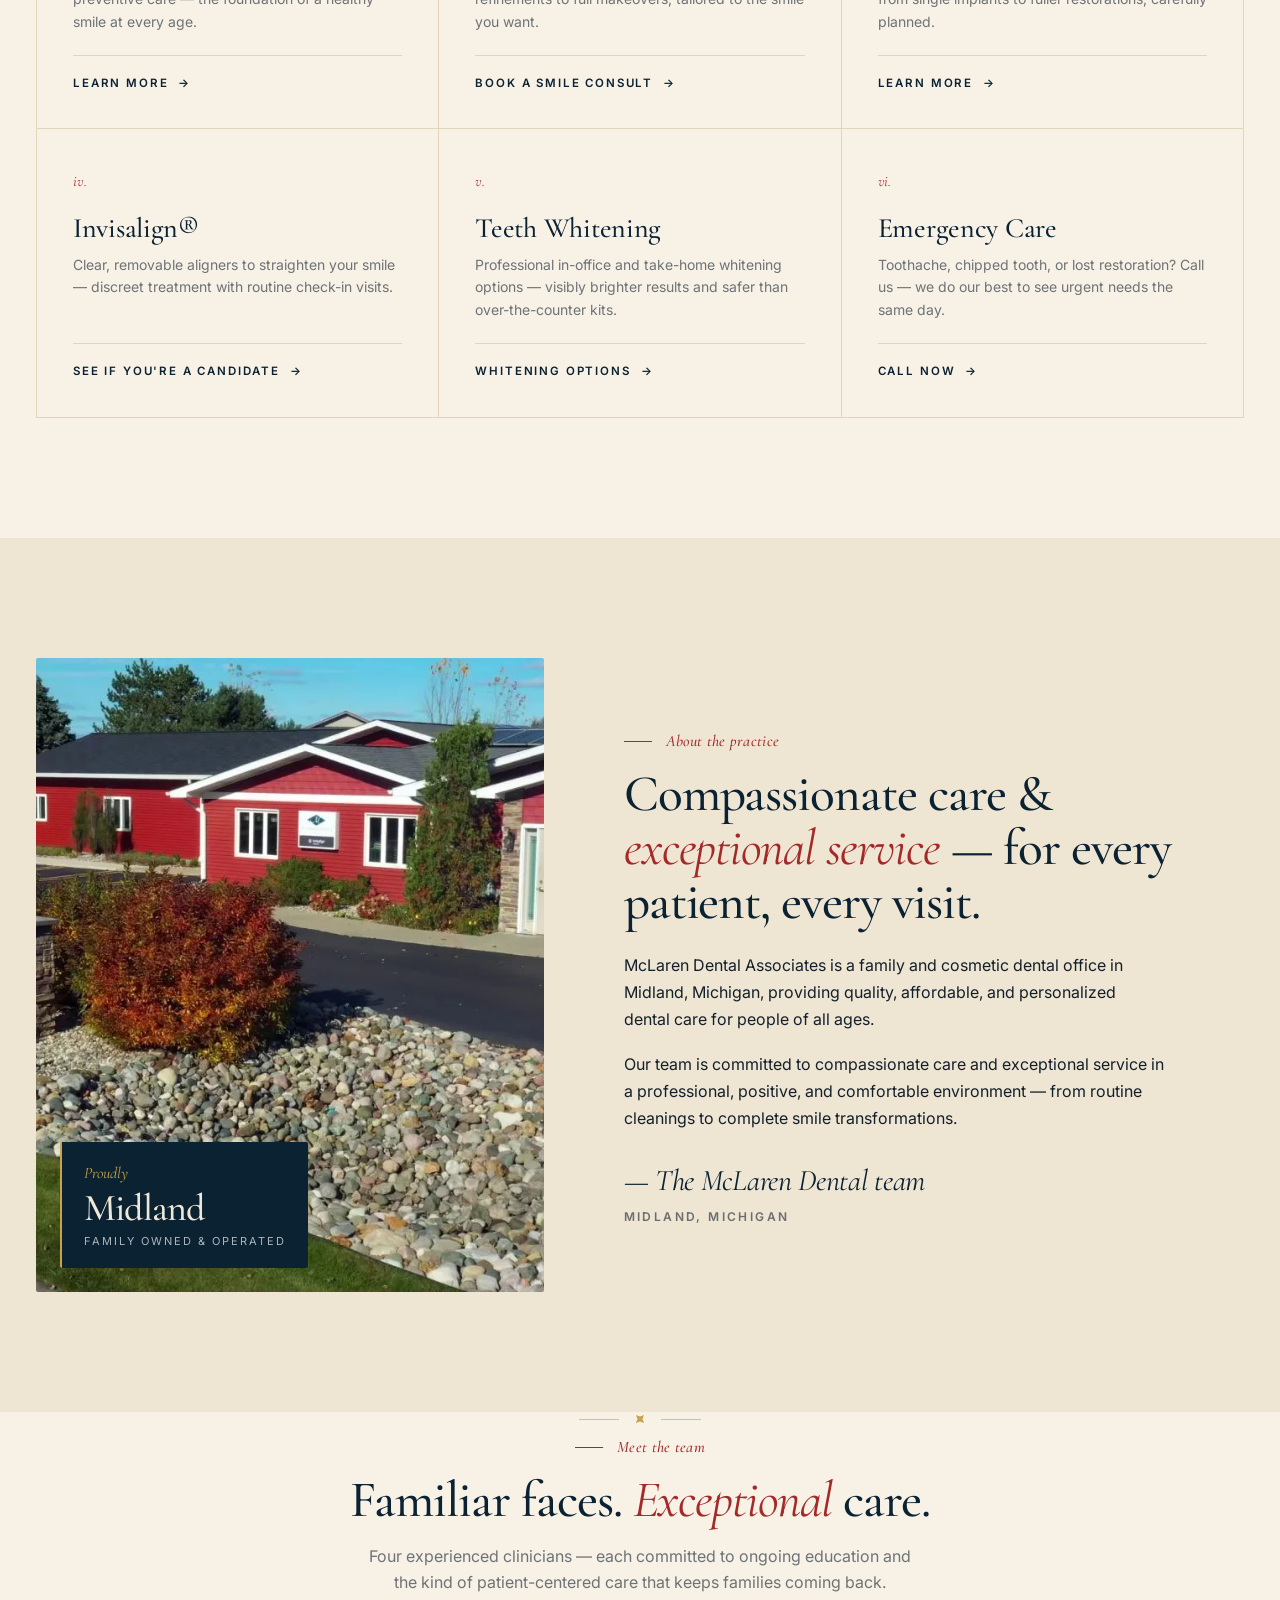
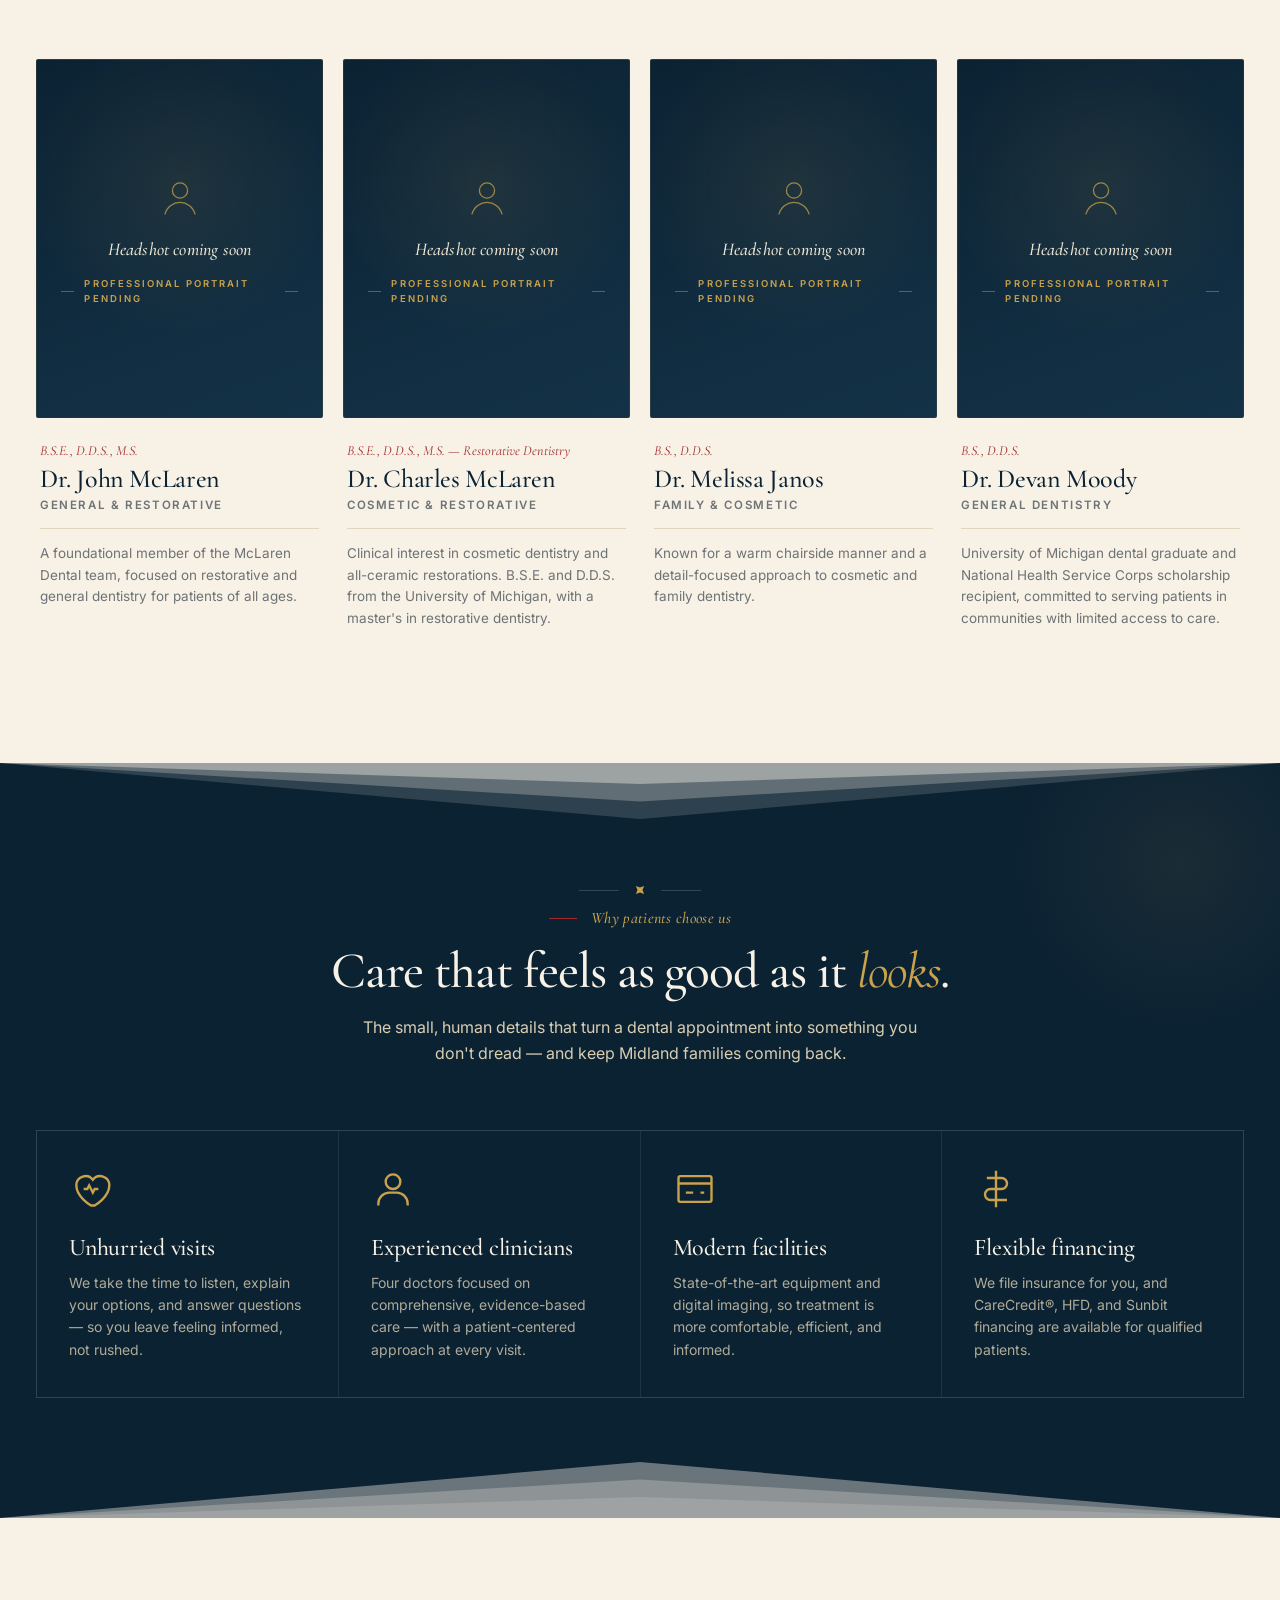
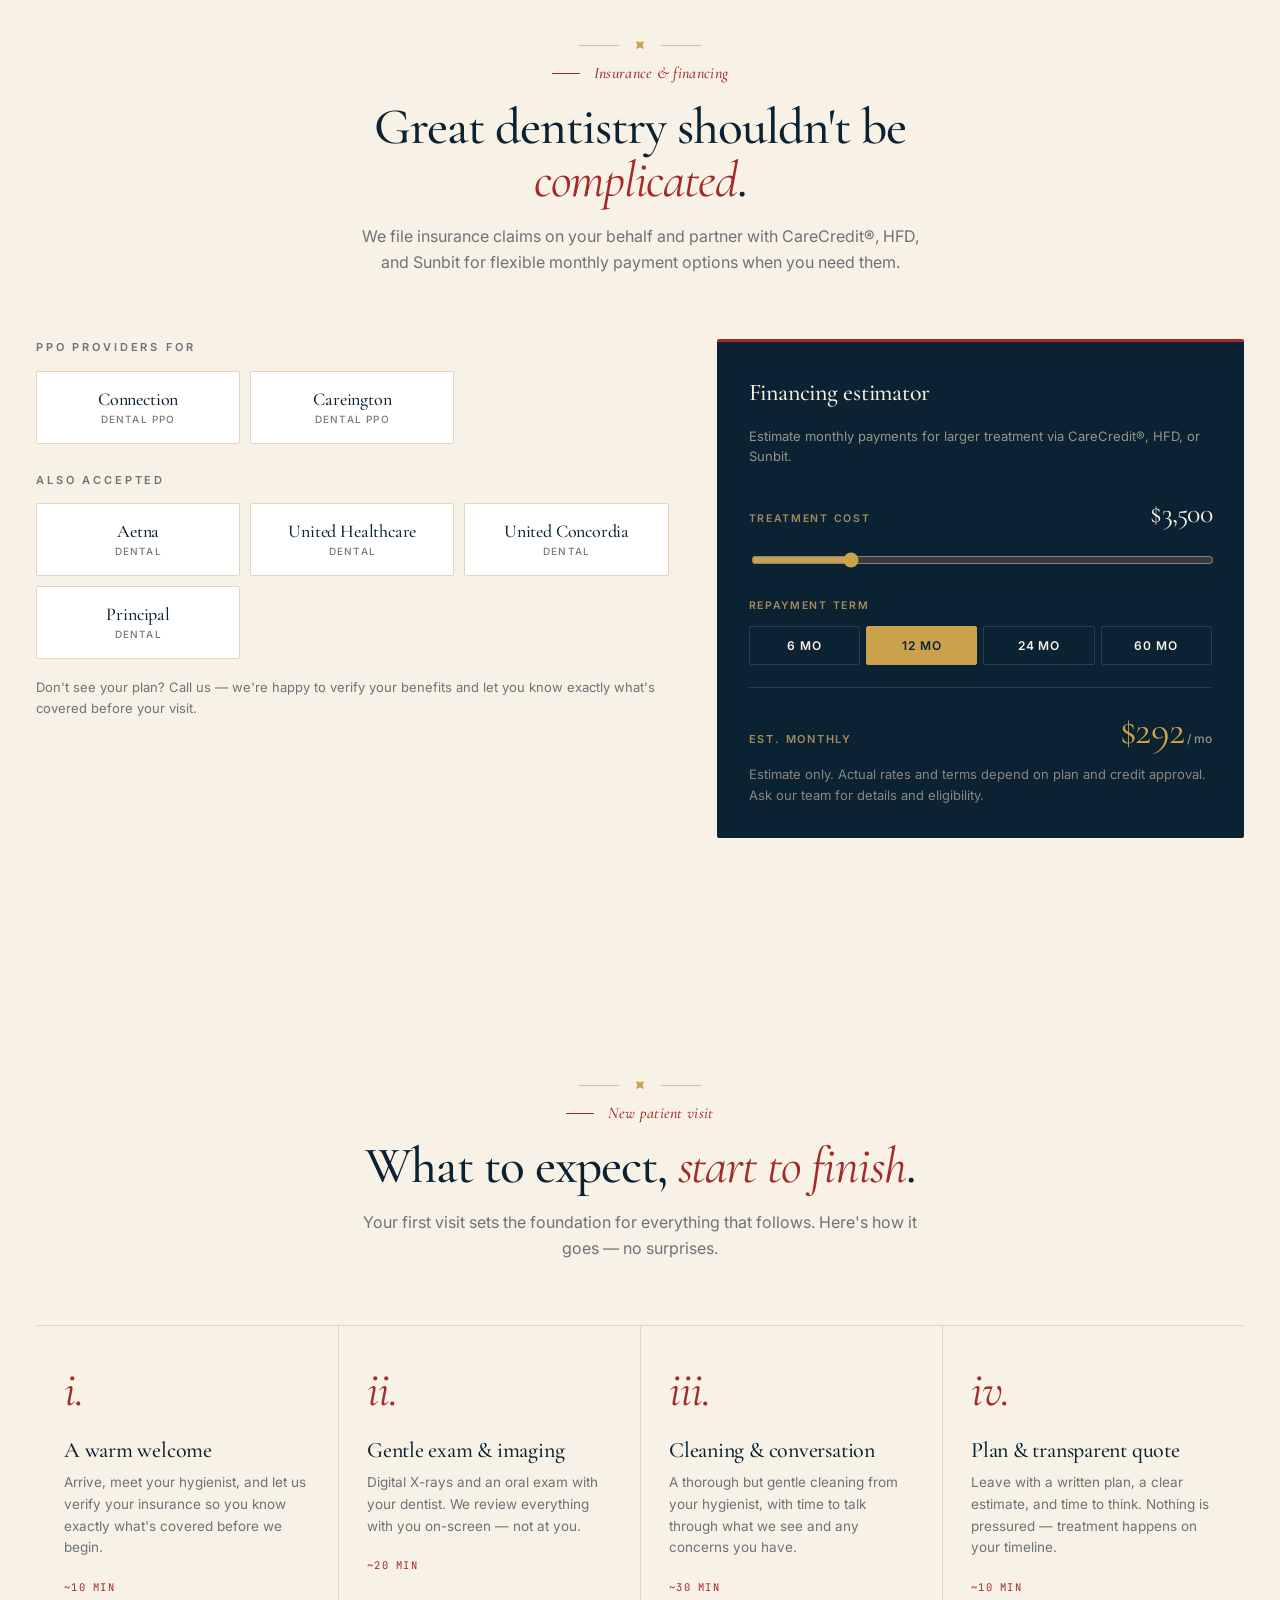
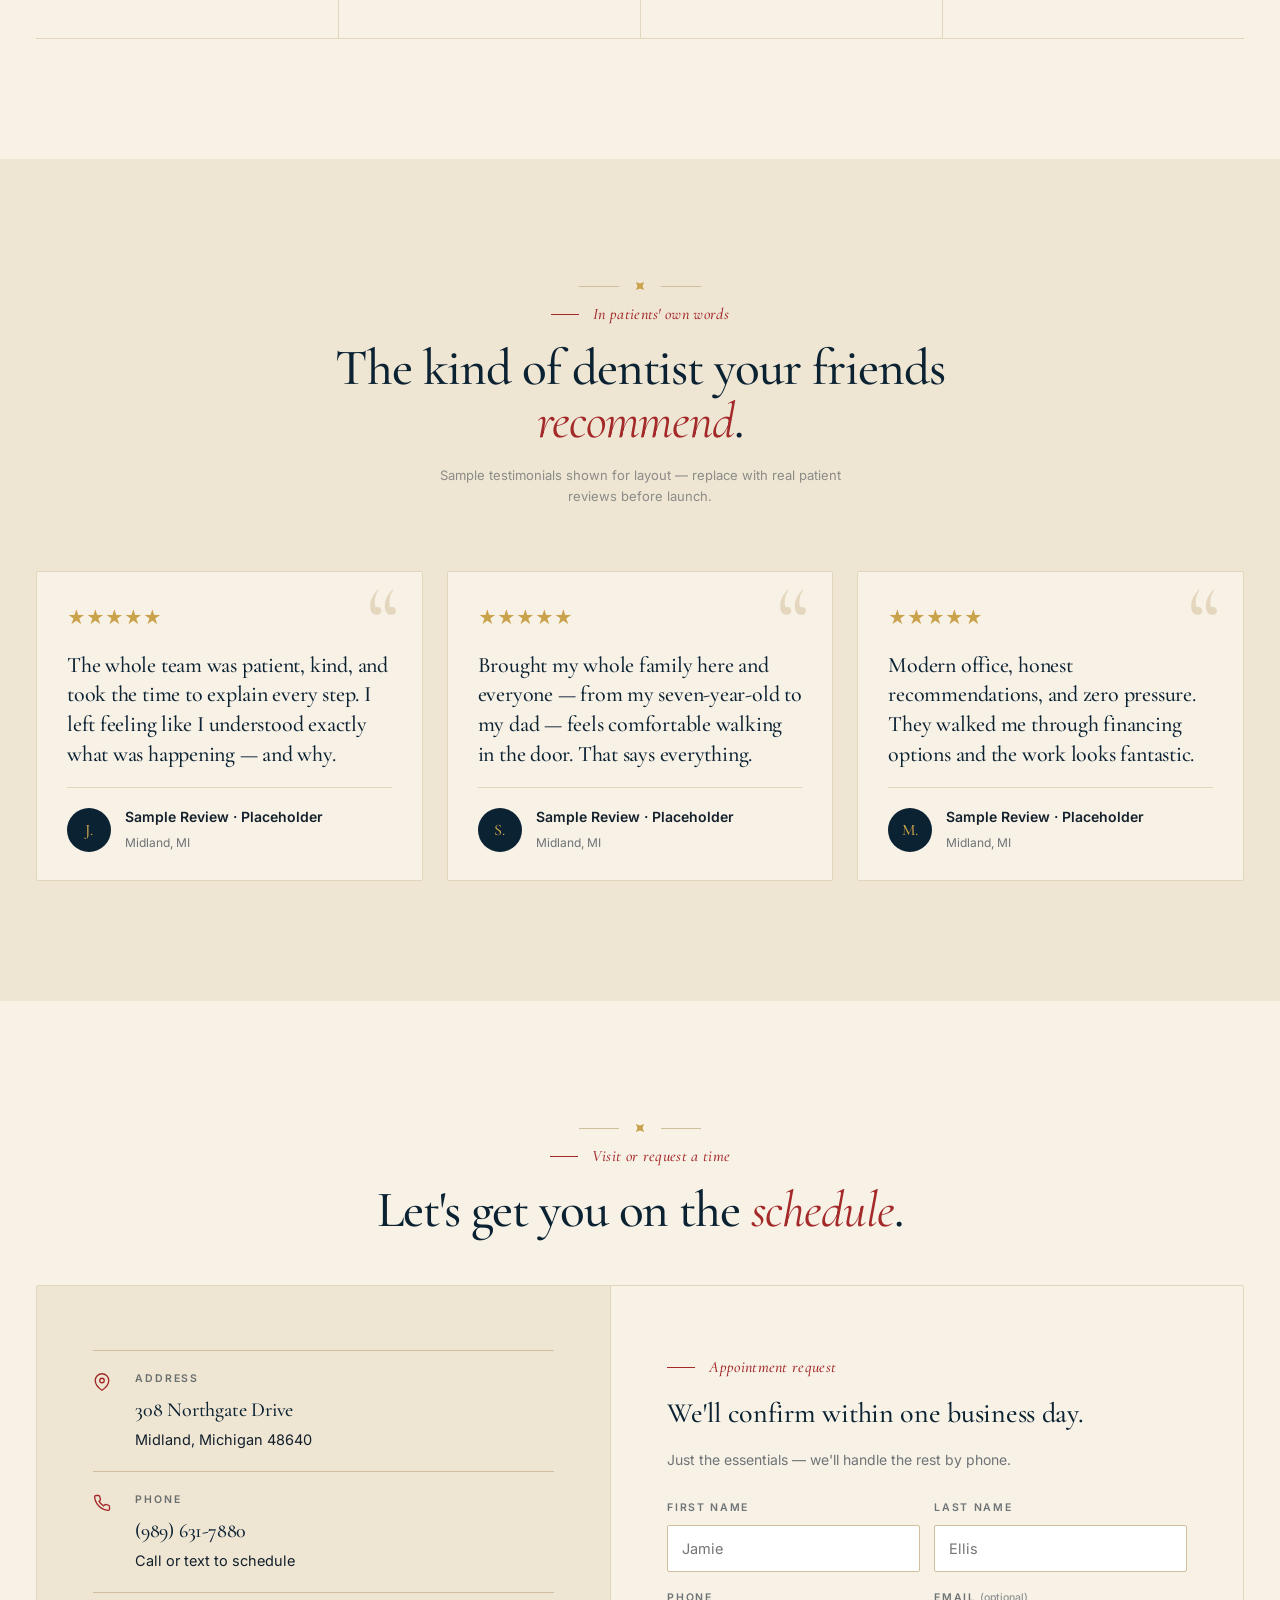
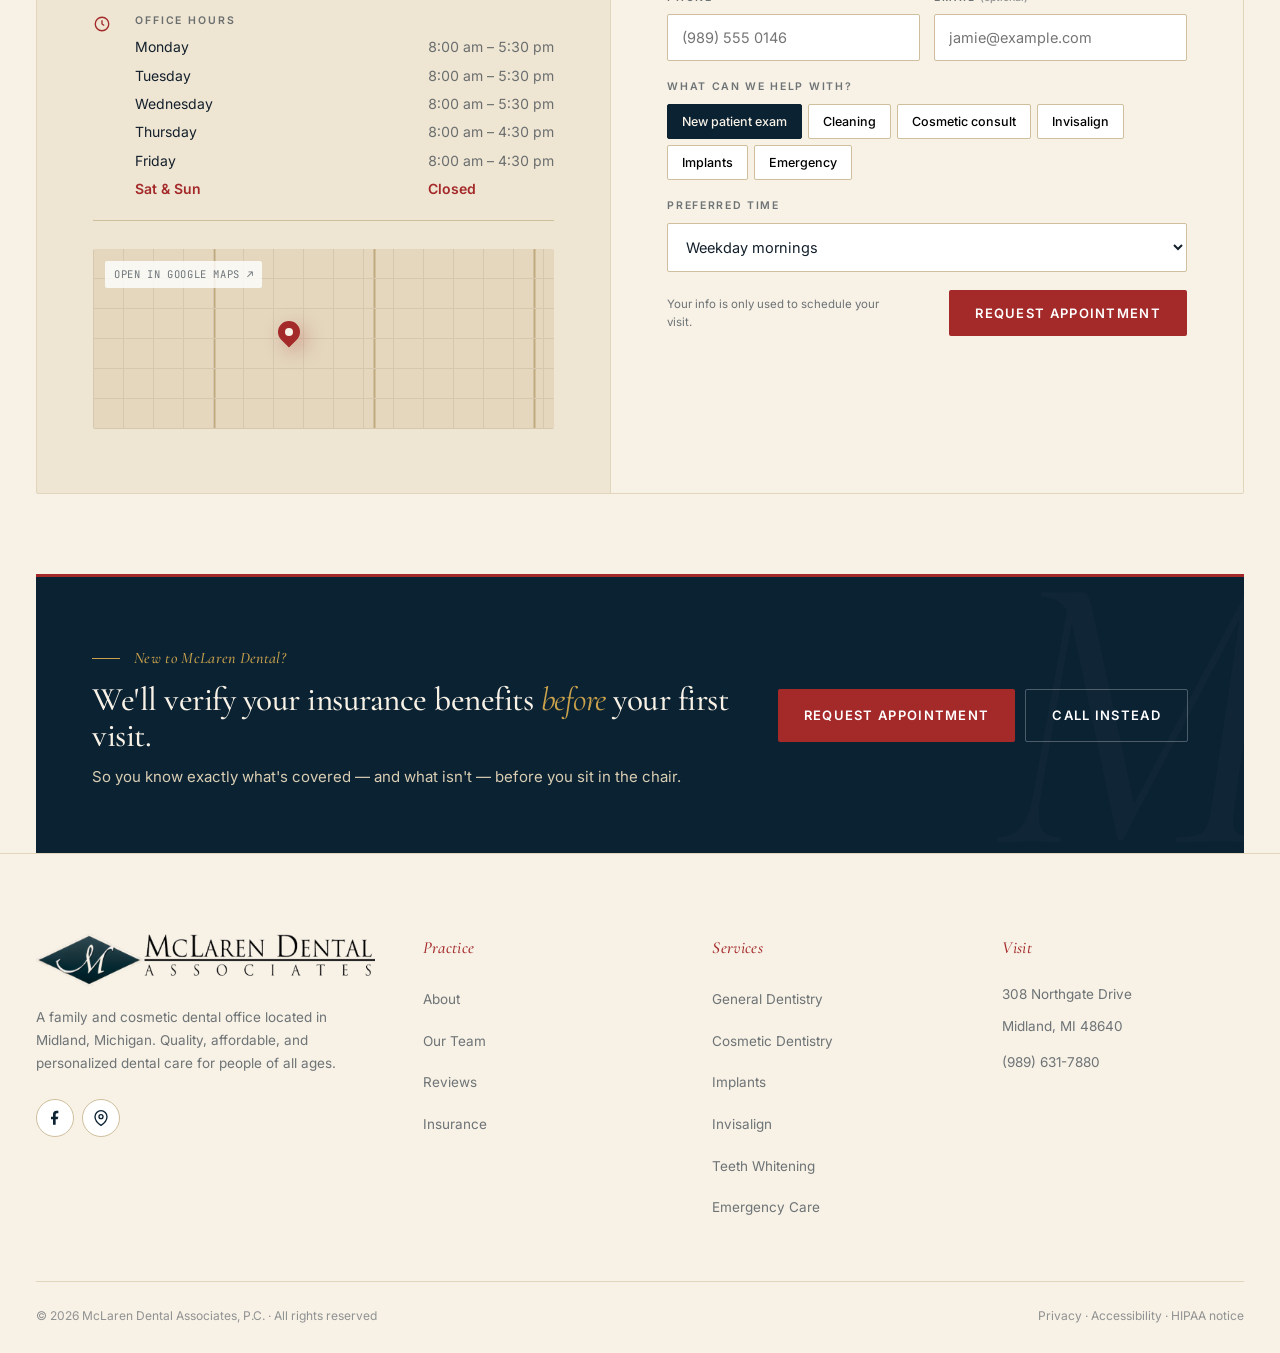
==== commit 372885c2: "Swap nav brand lockup for the official dark-diamond logo" ====
--- a/site/index.html
+++ b/site/index.html
@@ -32,13 +32,7 @@
 <header class="nav" id="nav">
   <div class="wrap">
     <a class="brand" href="#top" aria-label="McLaren Dental Associates home">
-      <span class="brand-mark" aria-hidden="true">
-        <svg viewBox="0 0 48 48" width="48" height="48"><polygon points="4,24 24,6 44,24 24,42" fill="var(--navy)" stroke="var(--gold)" stroke-width="1"/><text x="24" y="32" text-anchor="middle" font-family="Cormorant Garamond, Georgia, serif" font-style="italic" font-size="26" fill="#F7F1E6">M</text></svg>
-      </span>
-      <span class="brand-text">
-        <span class="brand-name">McLaren Dental</span>
-        <span class="brand-sub">Associates · Midland, MI</span>
-      </span>
+      <img src="assets/logo-dark.png" alt="McLaren Dental Associates" />
     </a>
     <nav class="nav-links" aria-label="Primary">
       <a href="#services">Services</a>
--- a/site/styles.css
+++ b/site/styles.css
@@ -58,7 +58,8 @@
 .nav.scrolled{box-shadow:0 2px 20px -8px rgba(11,34,51,.15)}
 .nav .wrap{height:92px;display:flex;align-items:center;justify-content:space-between;gap:24px;flex-wrap:nowrap}
 .brand{display:flex;align-items:center;gap:14px;flex-shrink:0}
-.brand img{height:40px;width:auto;display:block}
+.brand img{height:52px;width:auto;display:block;max-width:280px}
+@media (max-width:560px){.brand img{height:44px;max-width:220px}}
 .brand-mark{display:inline-flex;flex-shrink:0}
 .brand-mark svg{display:block}
 .brand-text{display:flex;flex-direction:column;line-height:1;gap:3px}
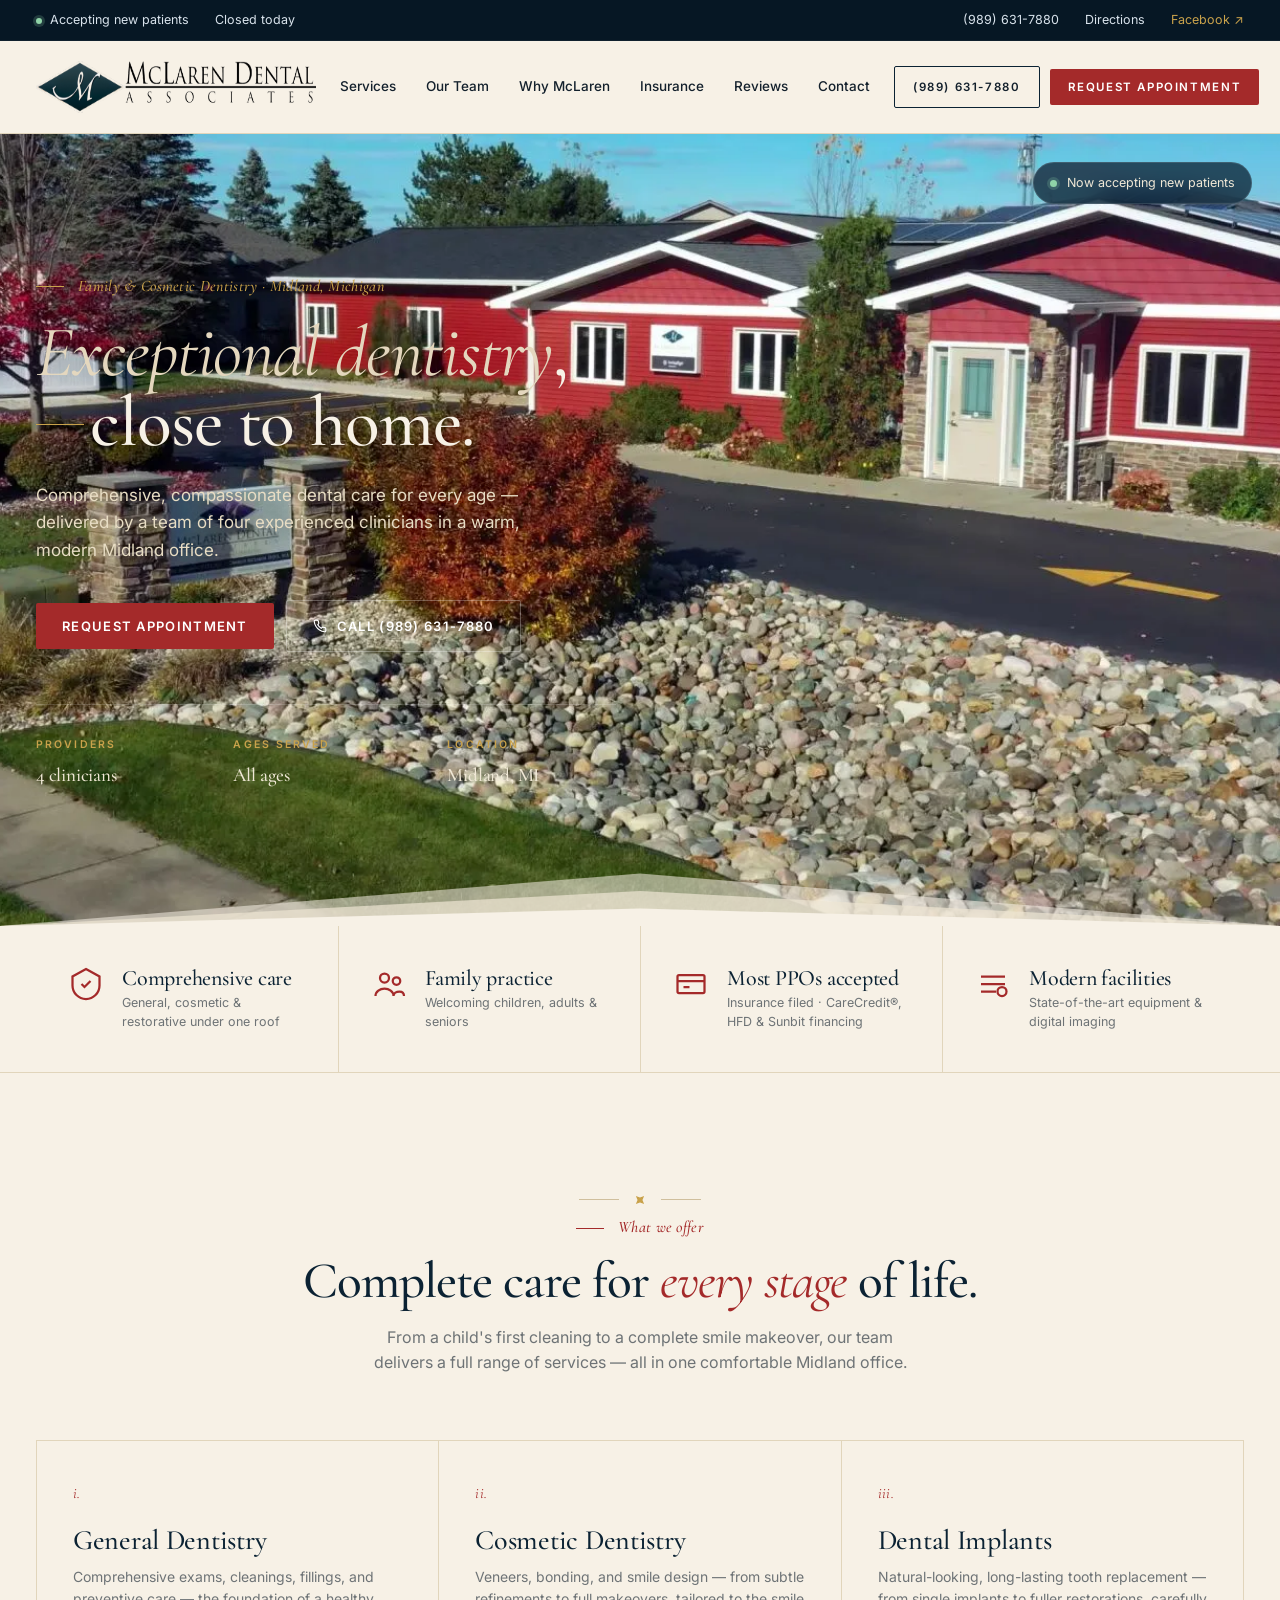
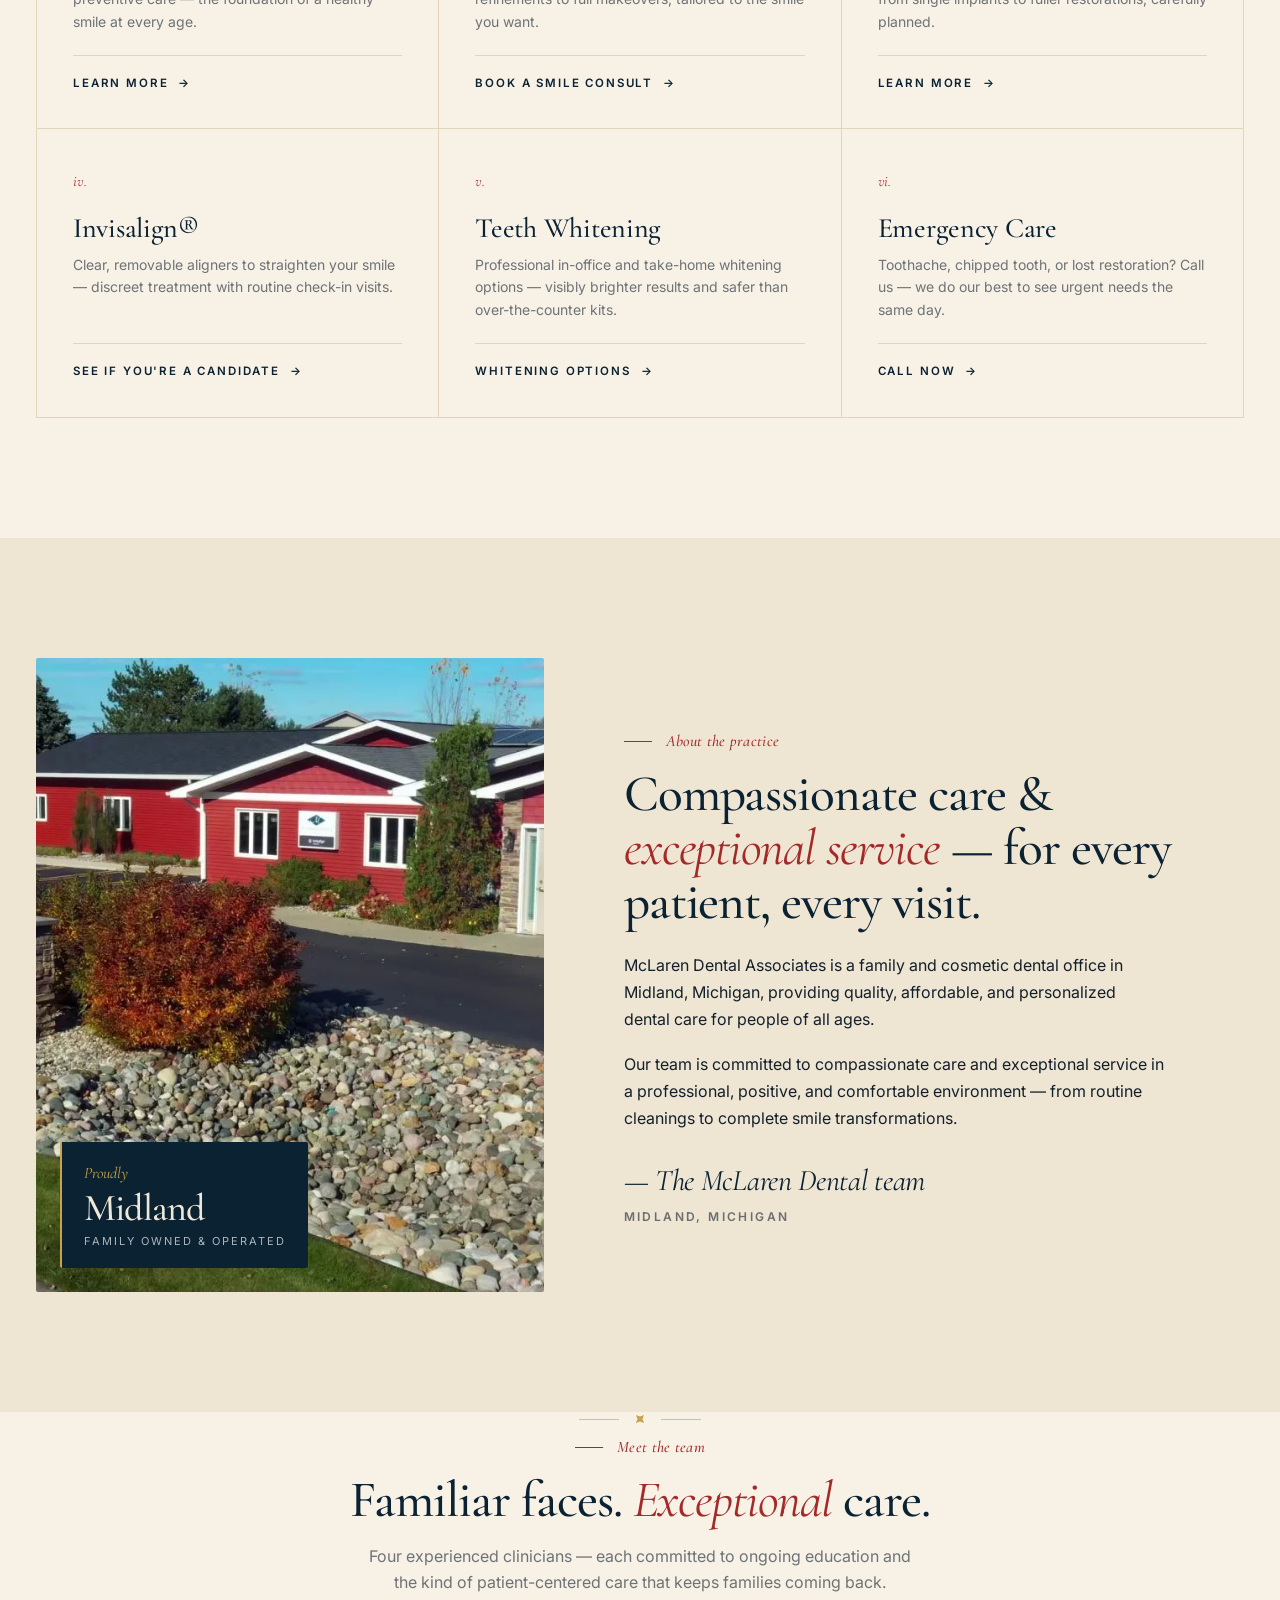
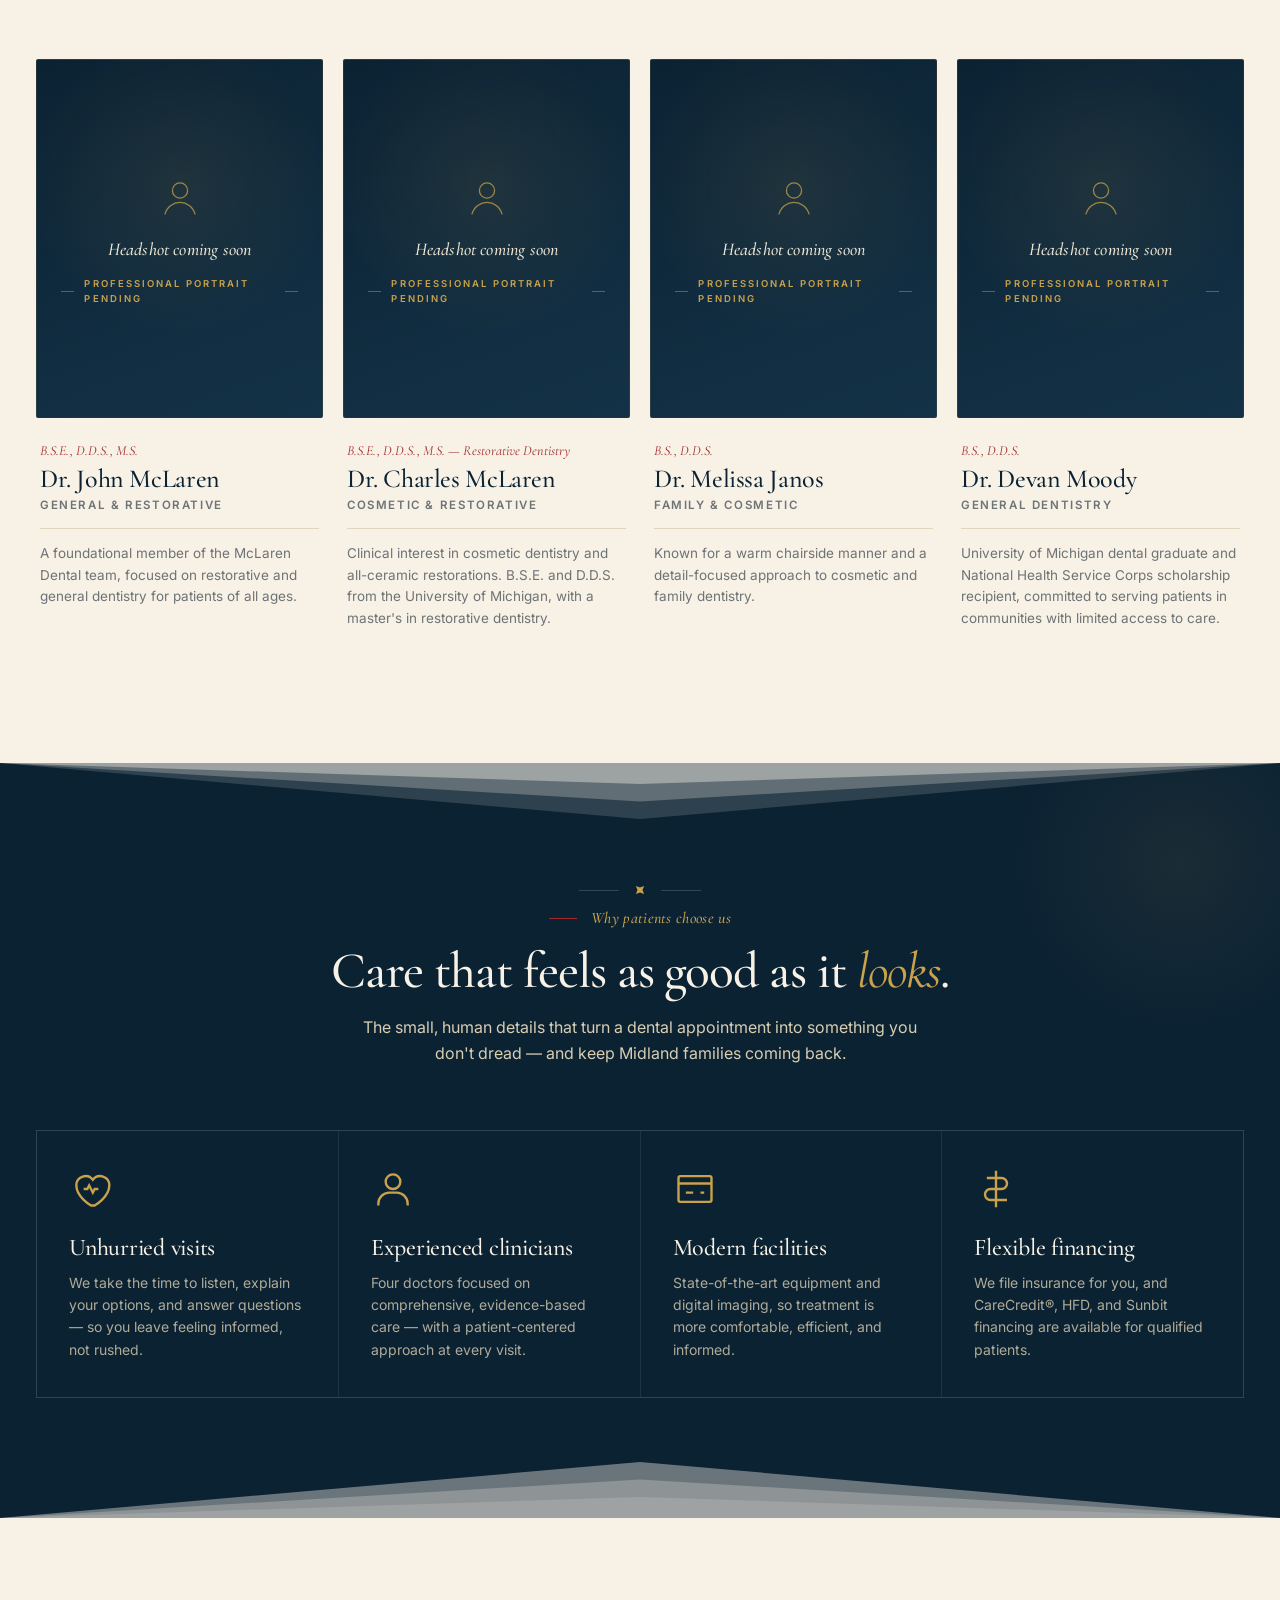
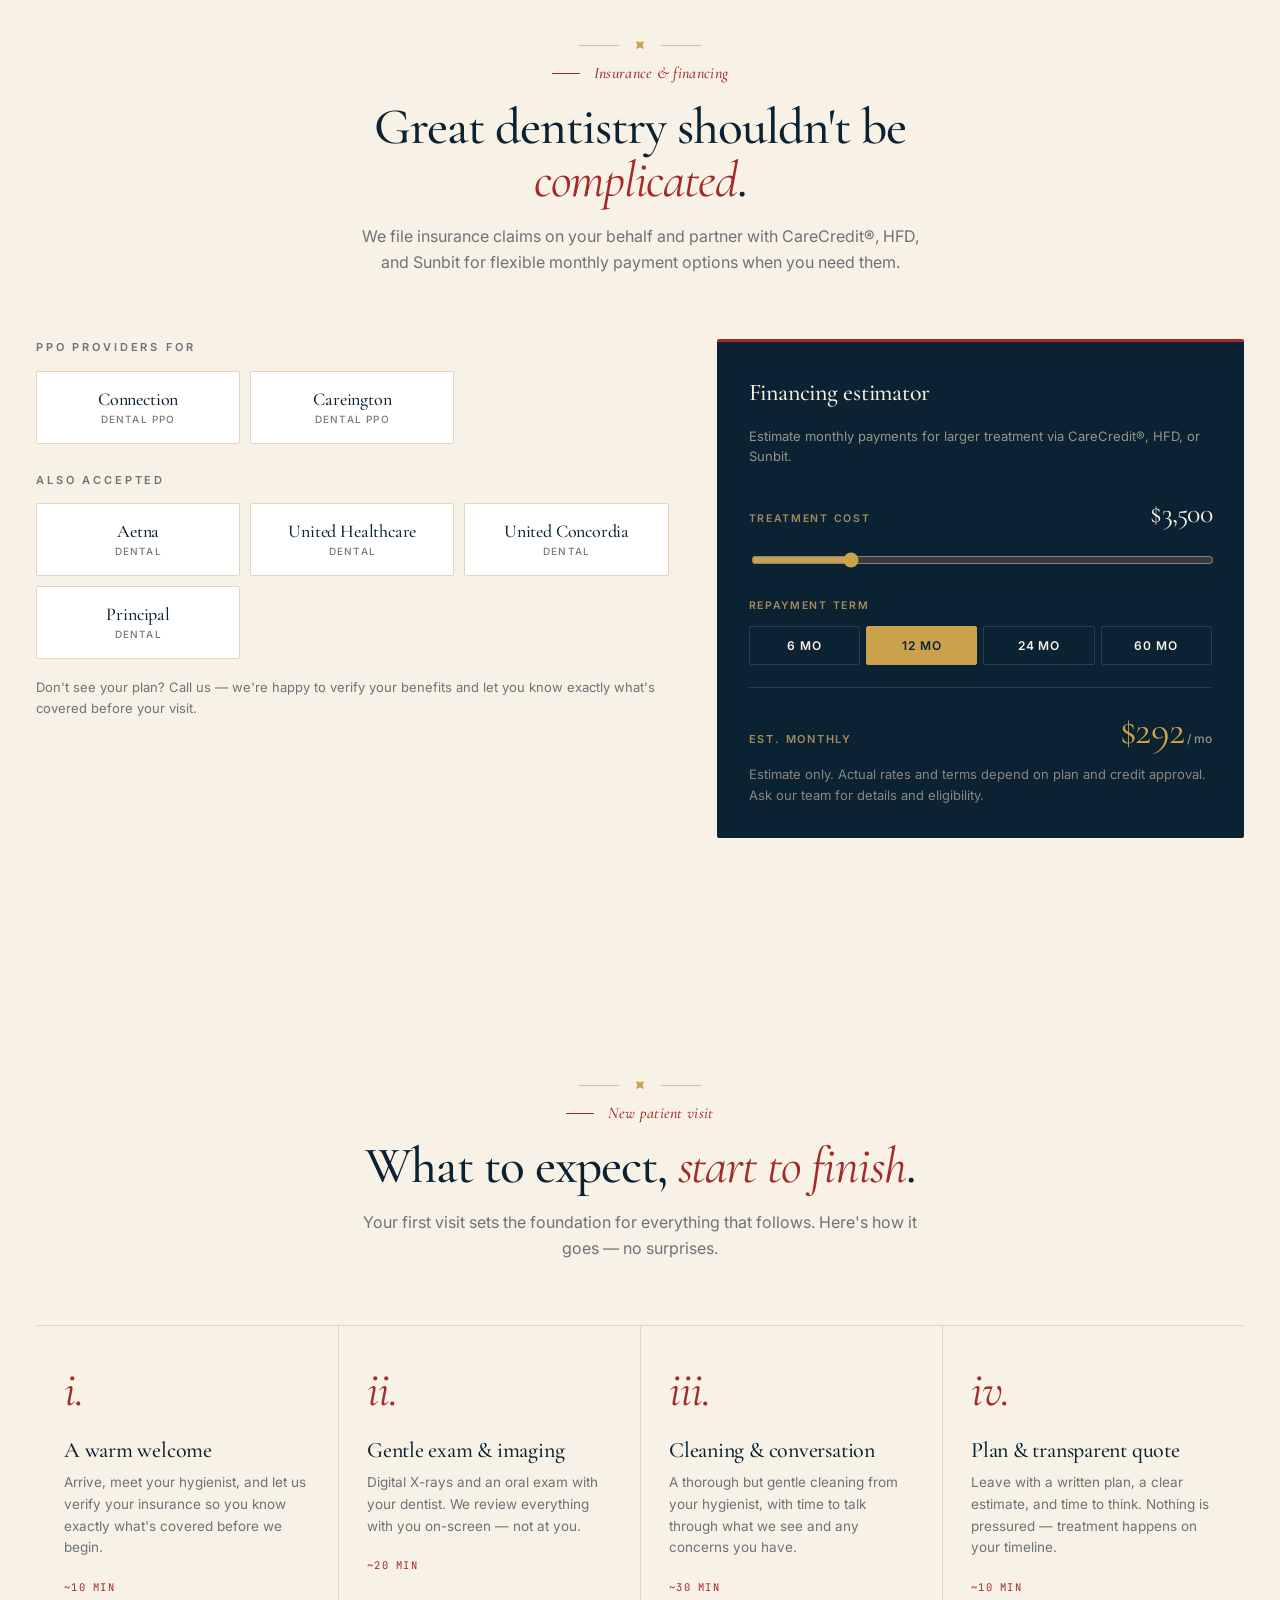
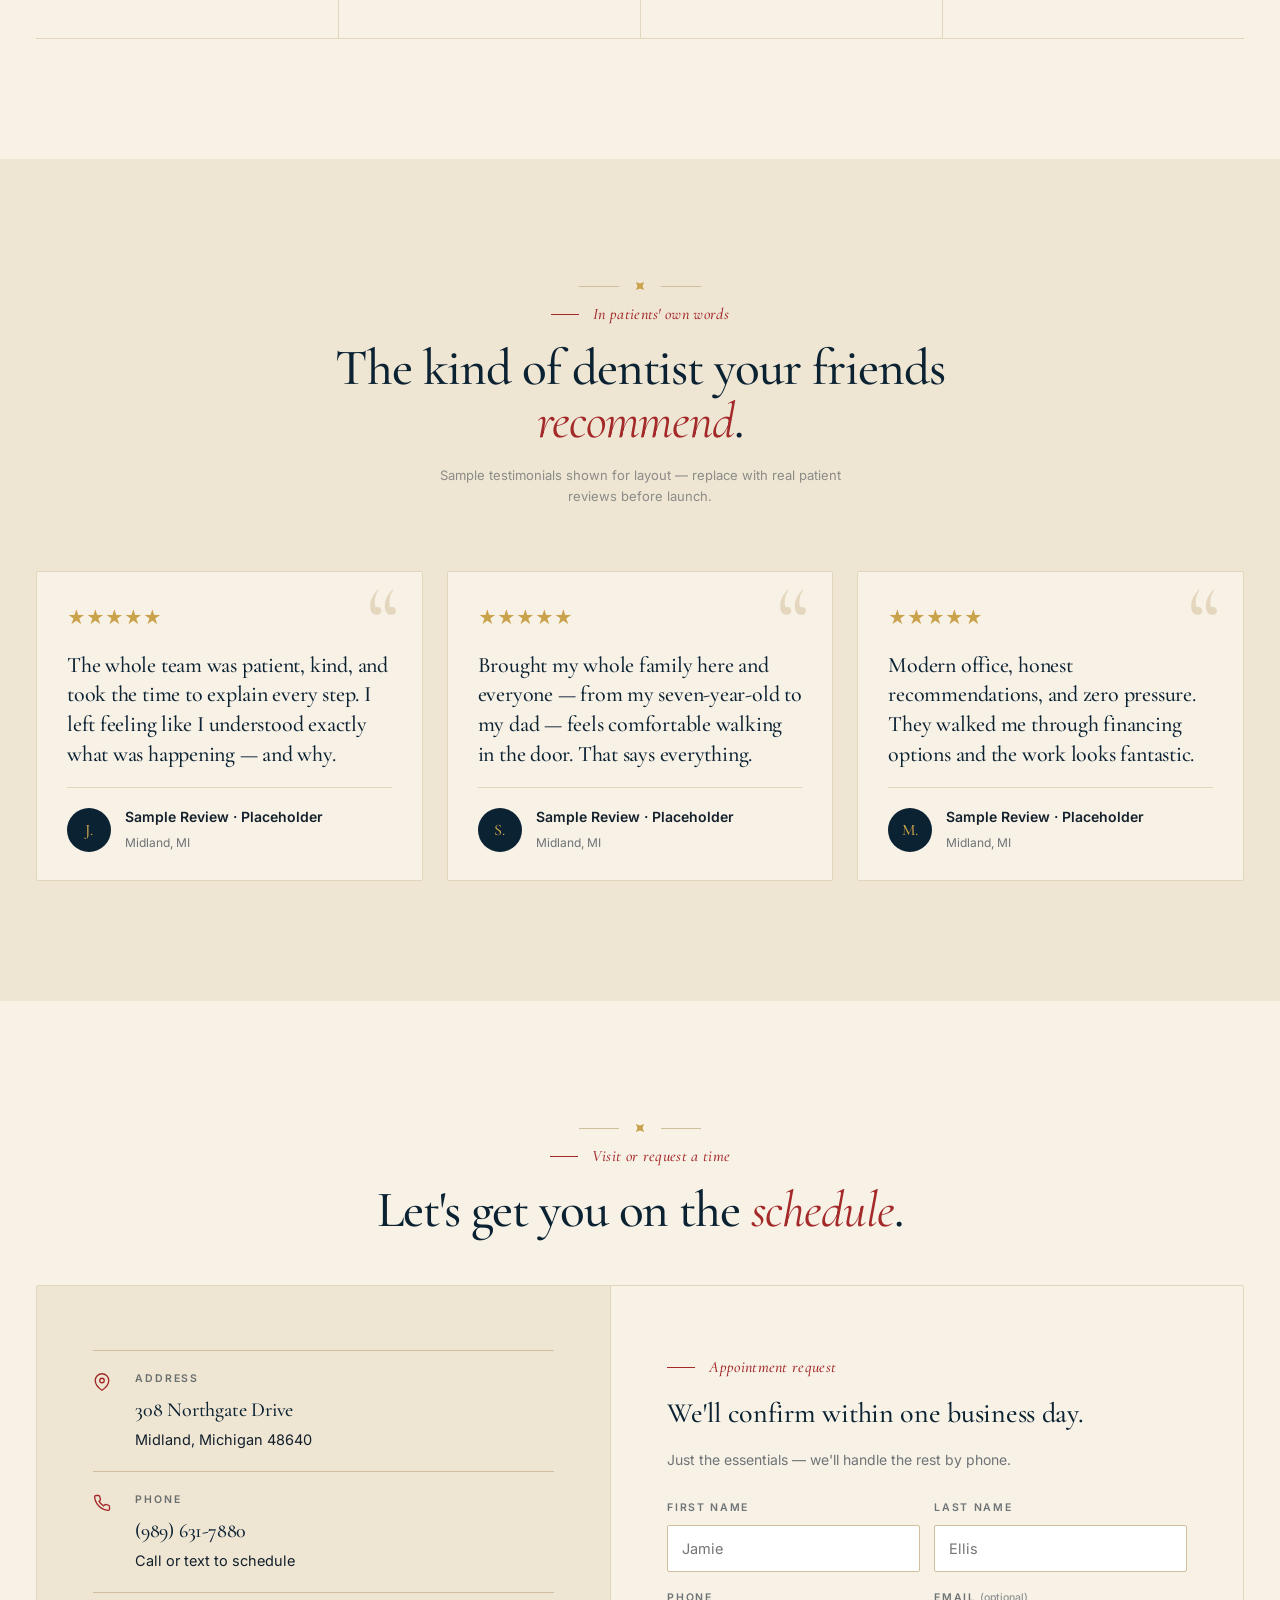
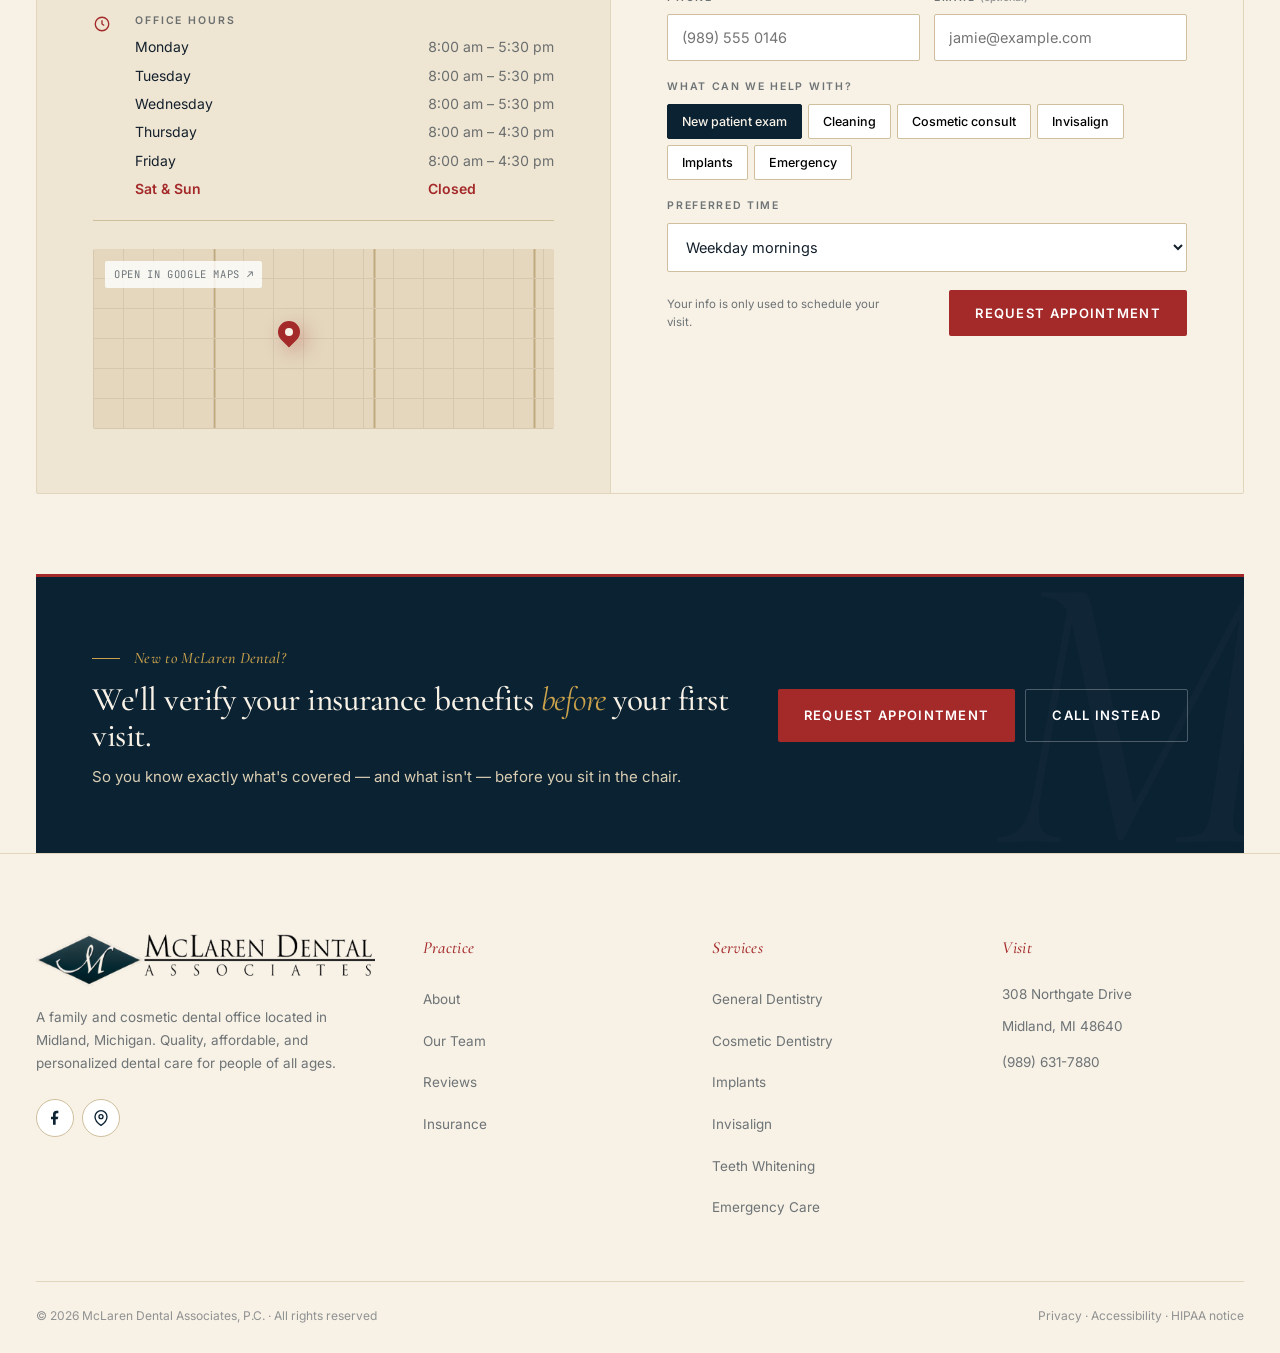
==== commit 09b9a1c6: "Hero video plays once, fades to poster image on end" ====
--- a/site/index.html
+++ b/site/index.html
@@ -54,12 +54,12 @@
 
 <!-- HERO -->
 <section class="hero" id="top">
-  <div class="hero-media-full">
-    <video class="hero-video" autoplay muted loop playsinline preload="metadata"
-           poster="assets/office.webp" aria-label="McLaren Dental Associates office exterior">
+  <div class="hero-media-full" id="heroMedia">
+    <!-- Still image is beneath the video; revealed after the video finishes playing -->
+    <img class="hero-still" src="assets/office.webp" alt="McLaren Dental Associates office in Midland, Michigan" />
+    <video class="hero-video" id="heroVideo" autoplay muted playsinline preload="metadata"
+           poster="assets/office.webp" aria-hidden="true">
       <source src="assets/hero.mp4" type="video/mp4" />
-      <!-- Graceful fallback if the browser cannot play the video -->
-      <img src="assets/office.webp" alt="McLaren Dental Associates office in Midland, Michigan" />
     </video>
     <div class="hero-accepting"><span class="d"></span> Now accepting new patients</div>
     <!-- Triangle wedge transitioning hero into the next section (matches live-site motif) -->
--- a/site/styles.css
+++ b/site/styles.css
@@ -107,7 +107,9 @@
 .hero-media-full{position:relative;width:100%;height:min(88vh,820px);min-height:600px;overflow:hidden}
 .hero-media-full img,
 .hero-media-full .hero-video{width:100%;height:100%;object-fit:cover;object-position:center 35%;display:block}
-.hero-video{background:var(--navy)}
+.hero-still{position:absolute;inset:0;z-index:1}
+.hero-video{position:absolute;inset:0;z-index:2;background:var(--navy);transition:opacity 1.2s ease}
+.hero-media-full.video-ended .hero-video{opacity:0;pointer-events:none}
 .hero-media-full::after{
   content:"";position:absolute;inset:0;pointer-events:none;
   background:
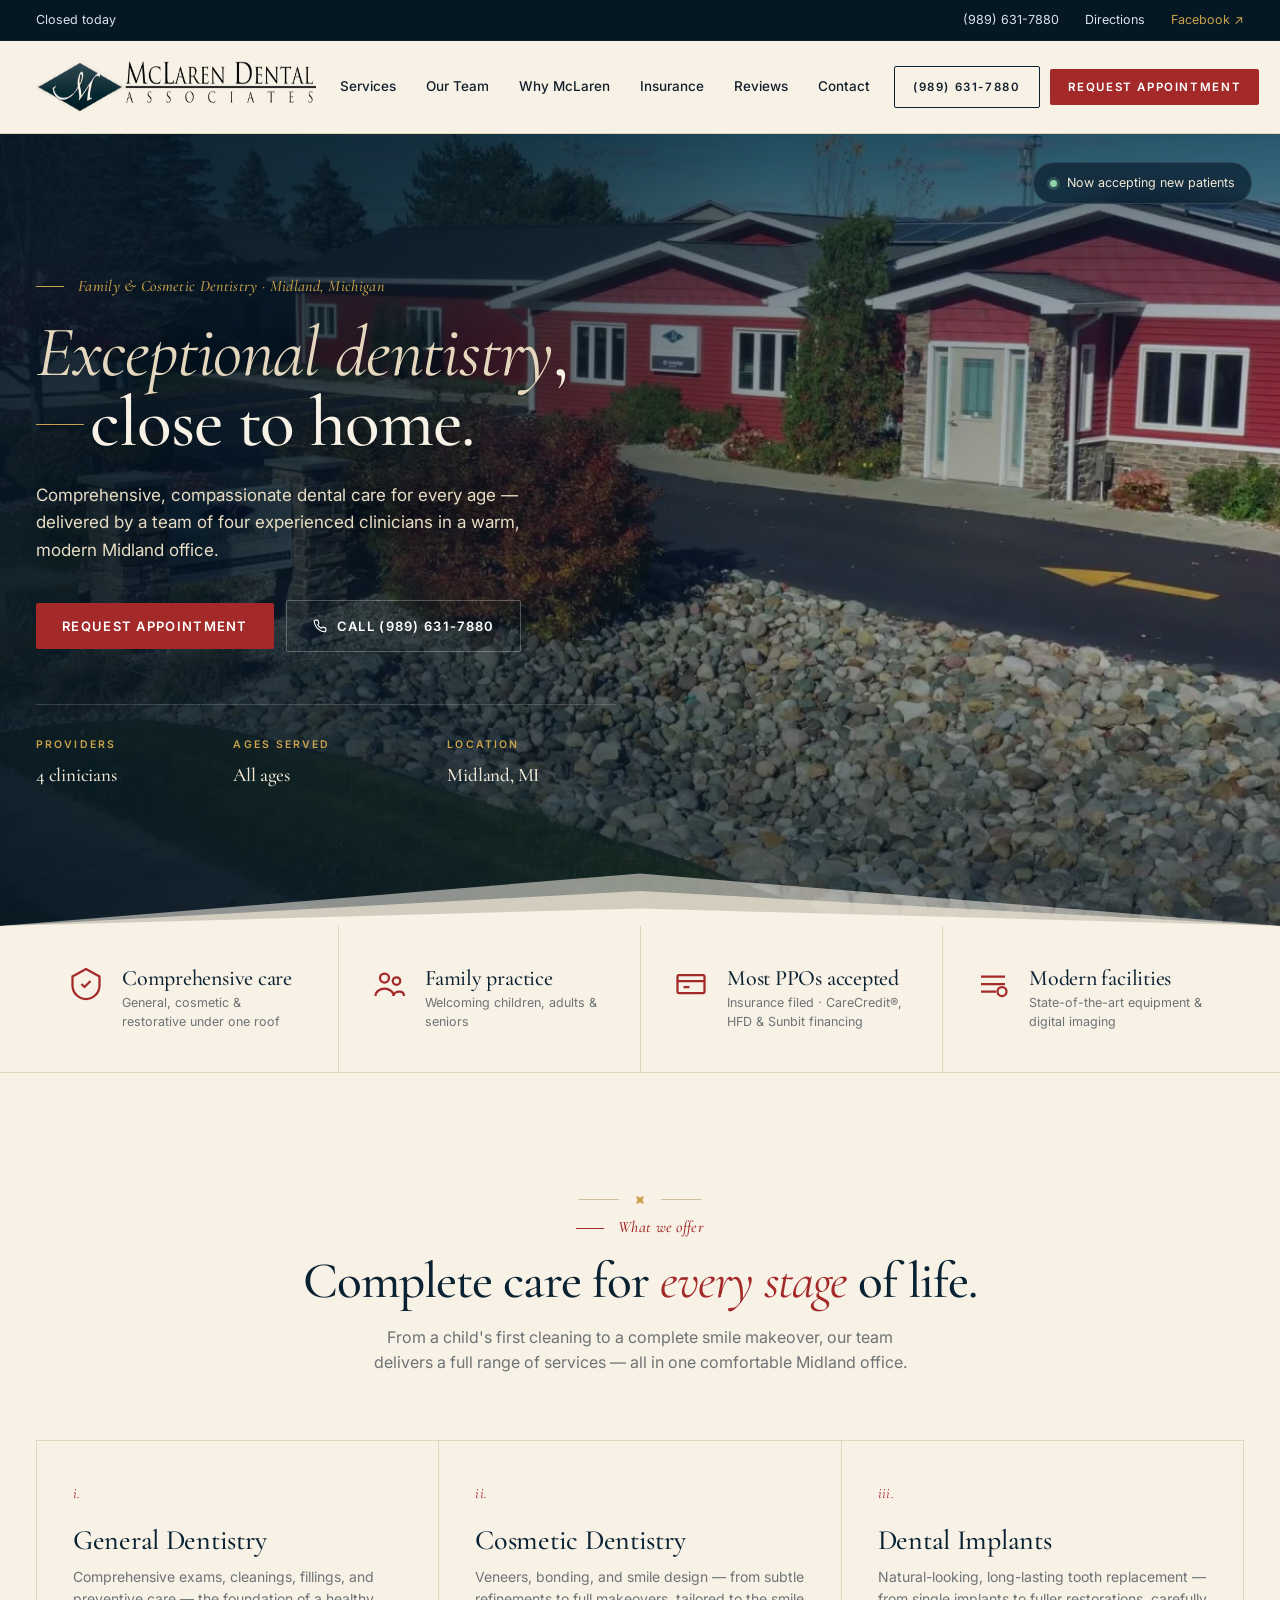
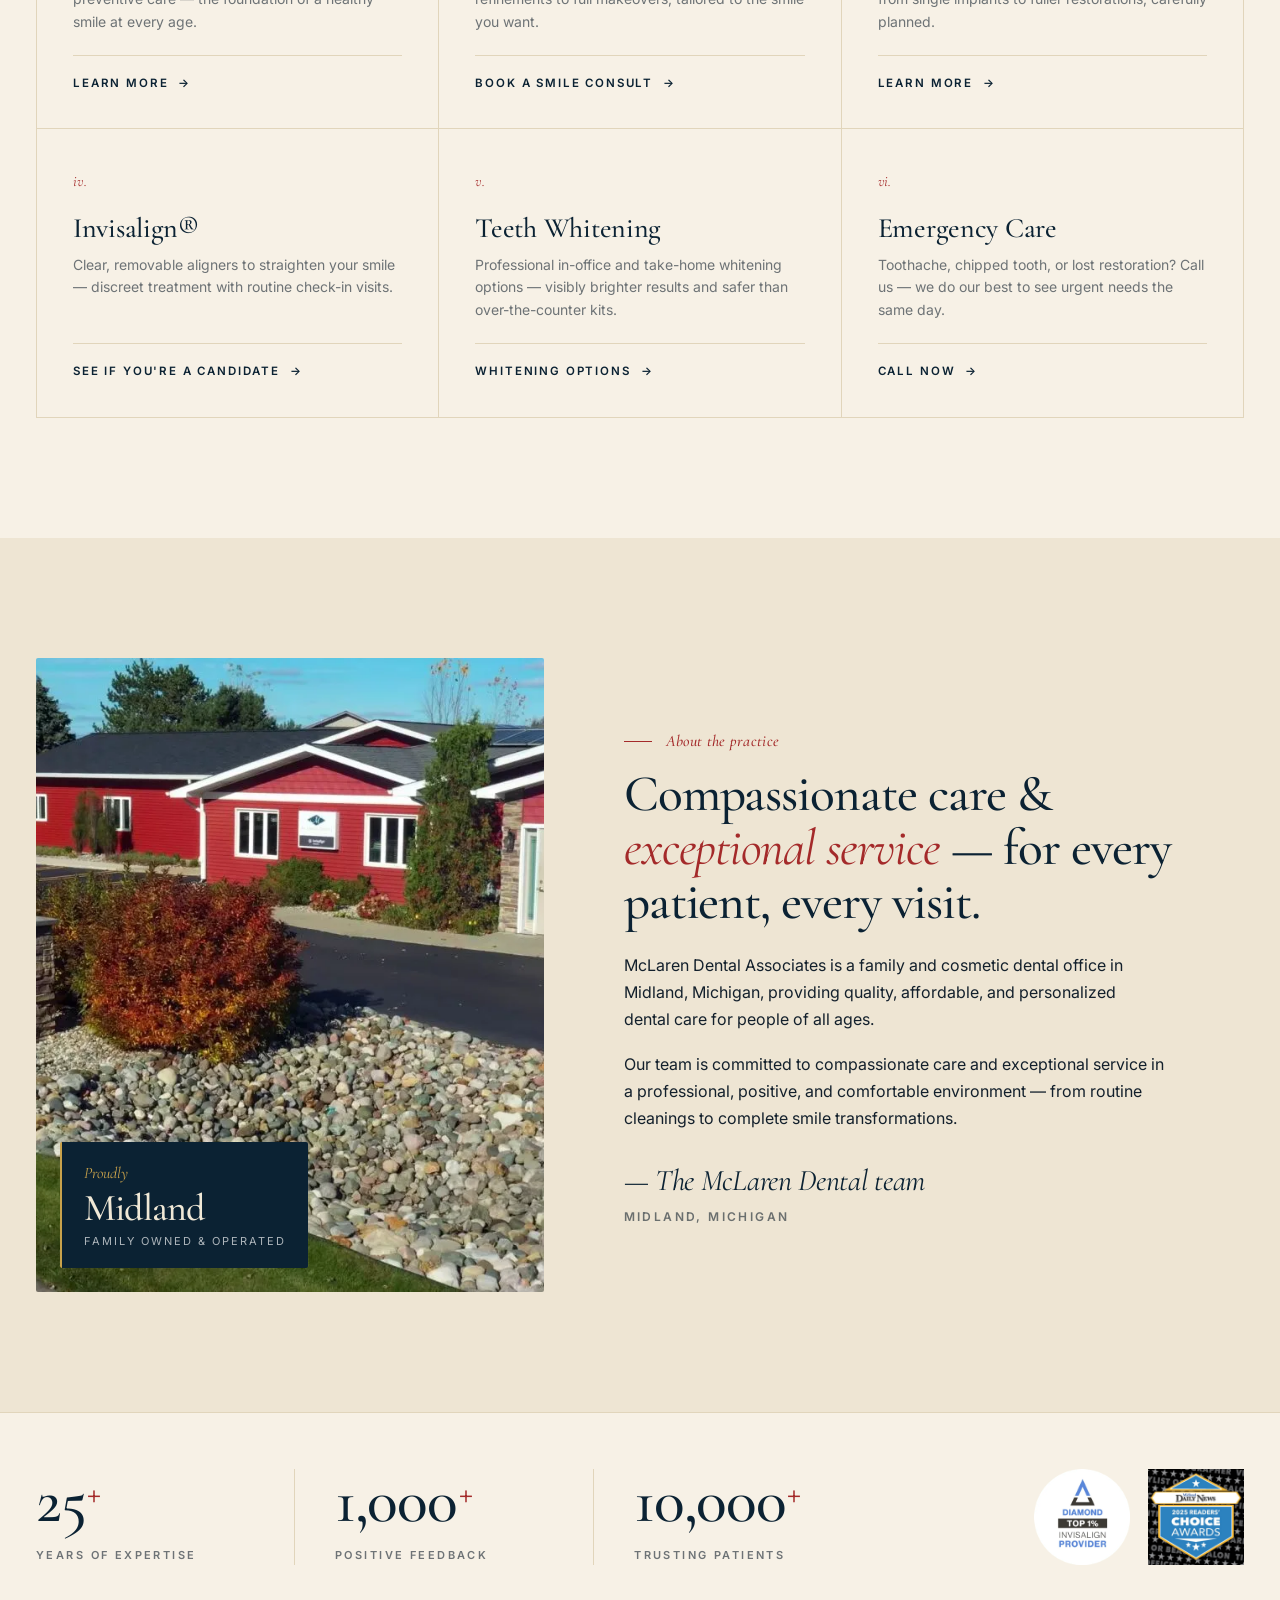
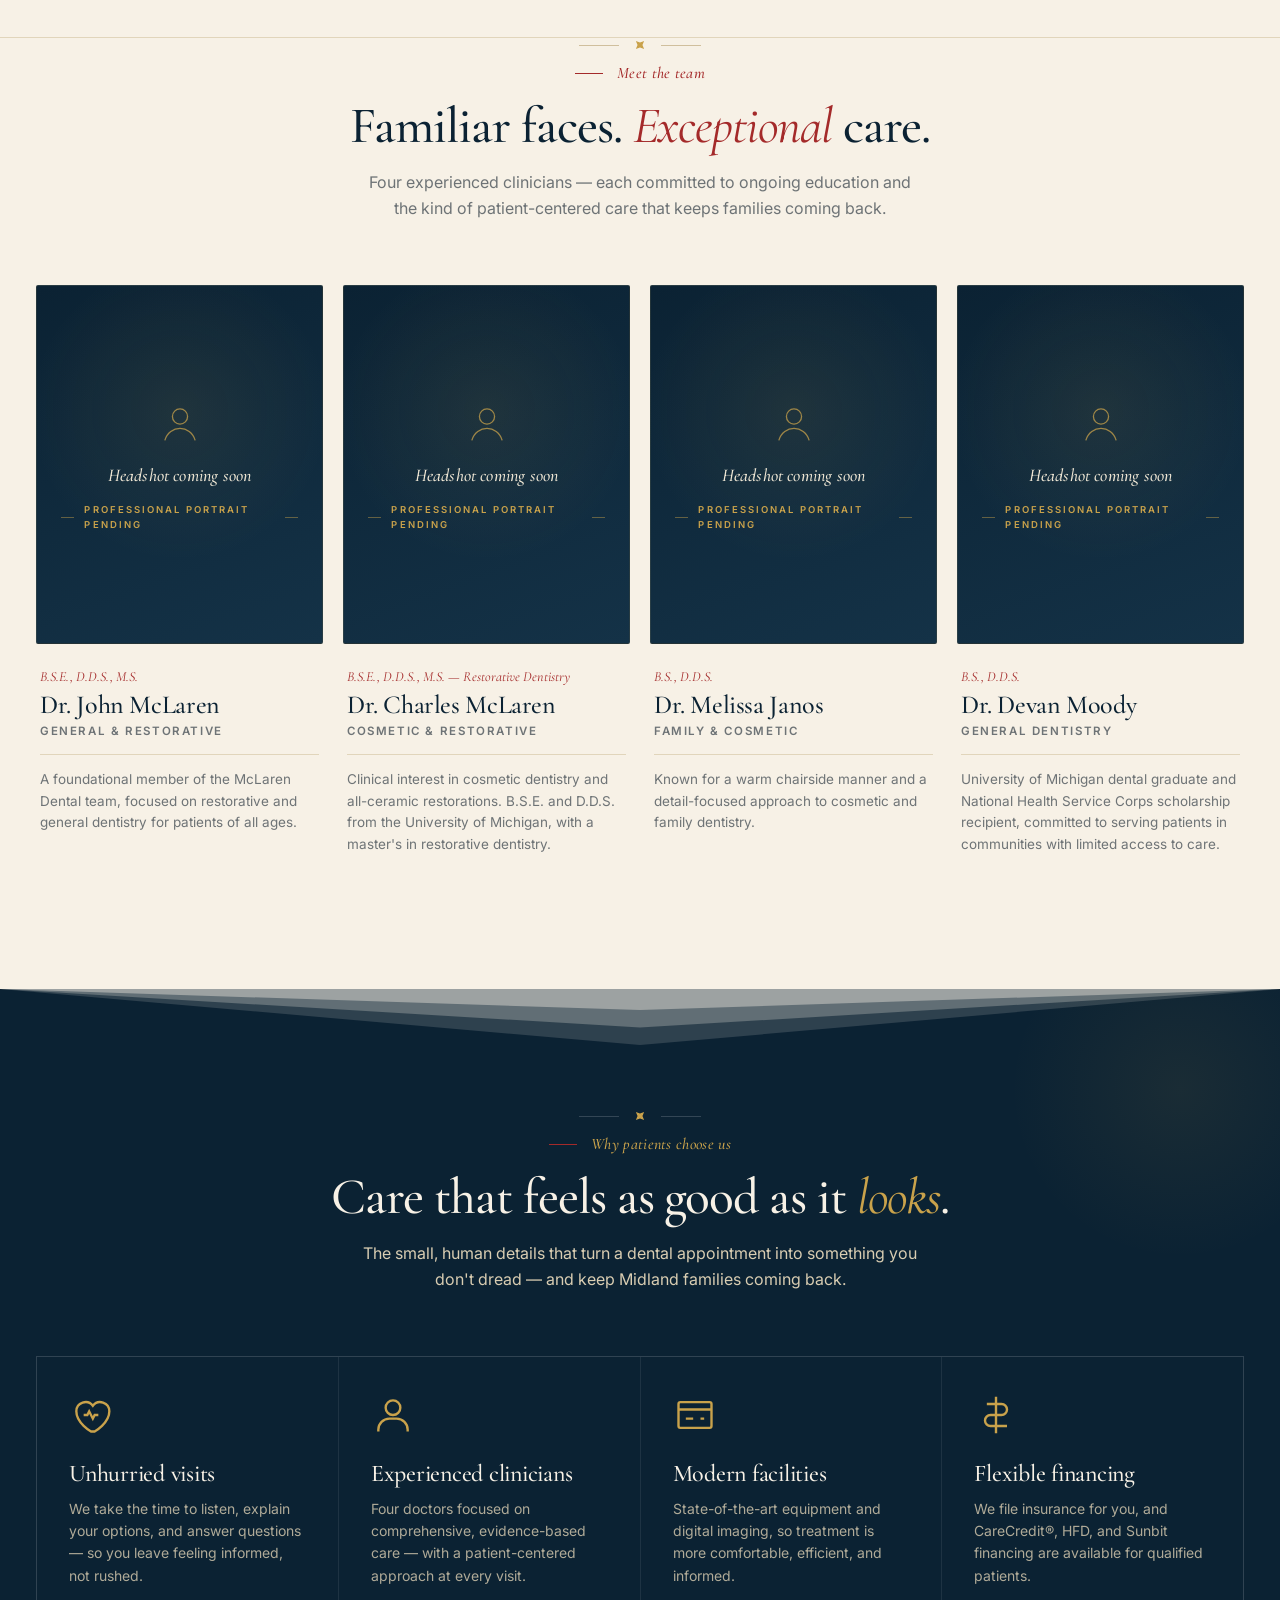
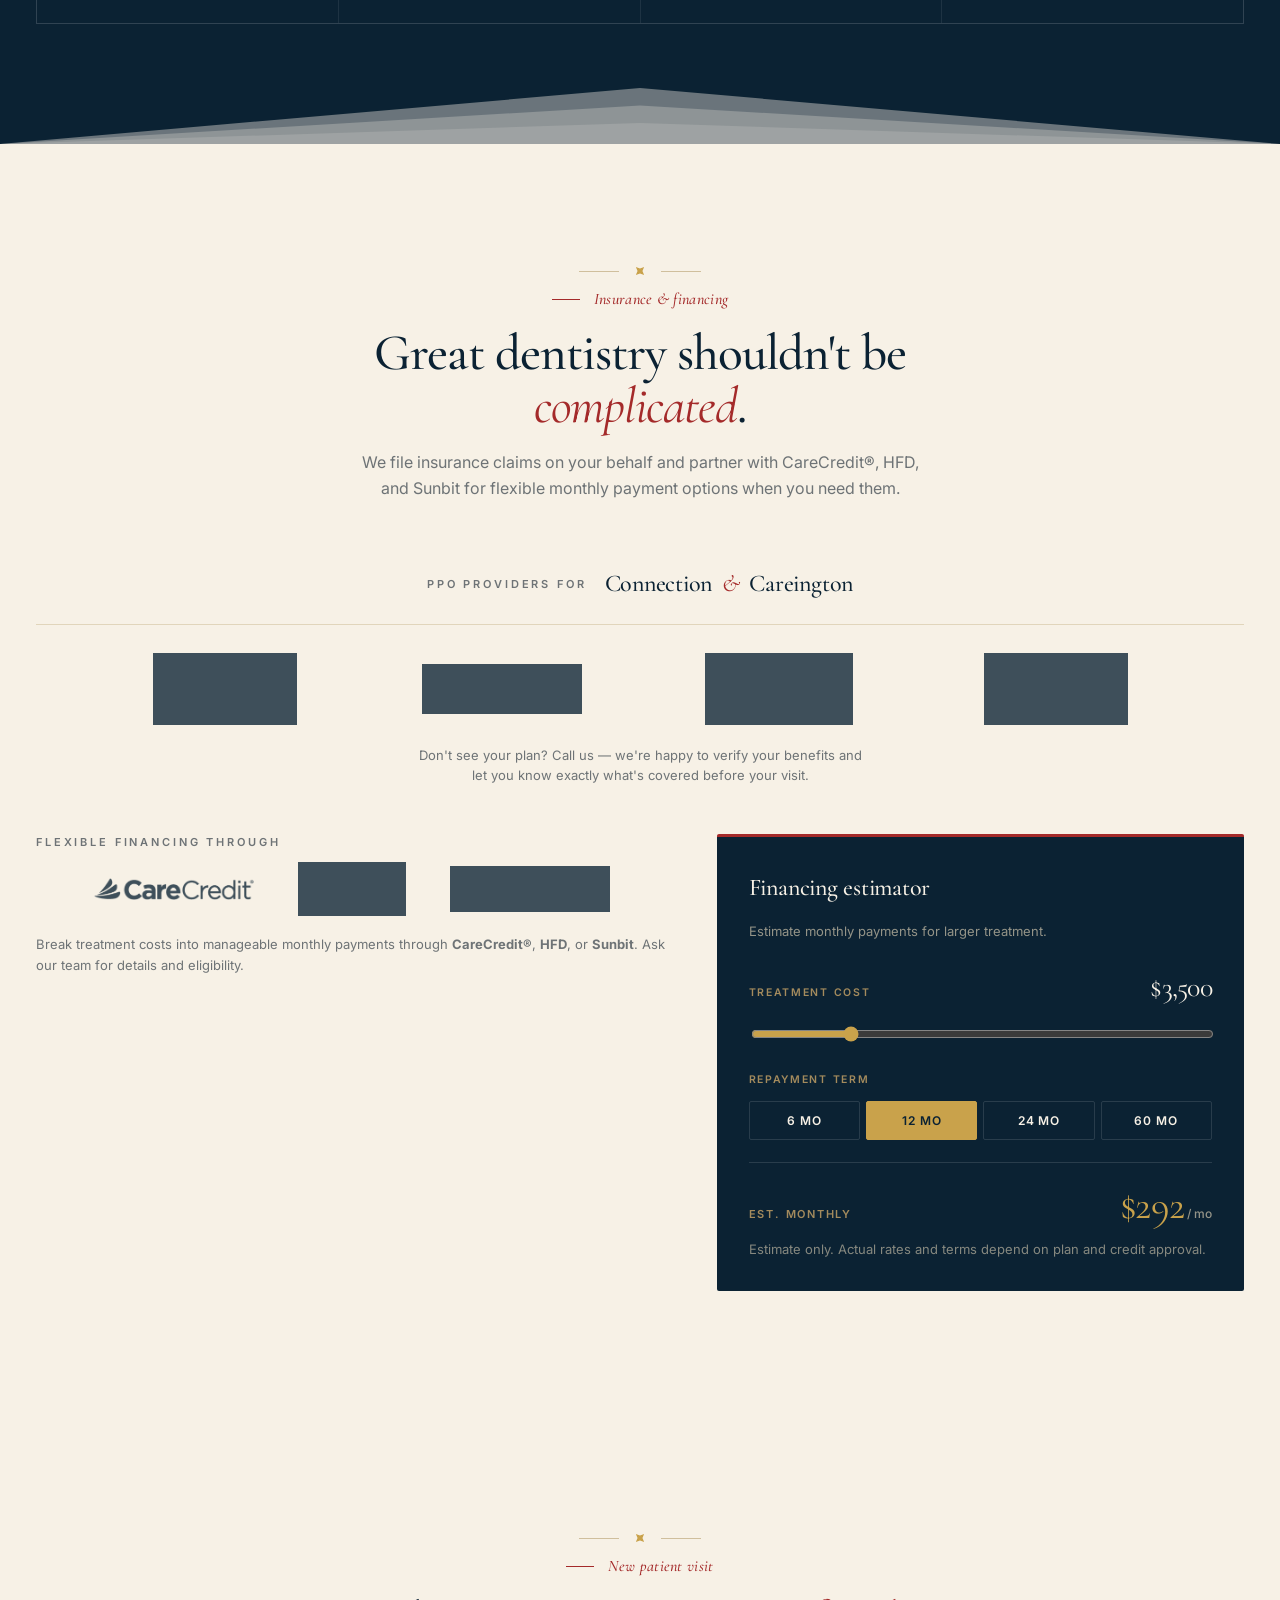
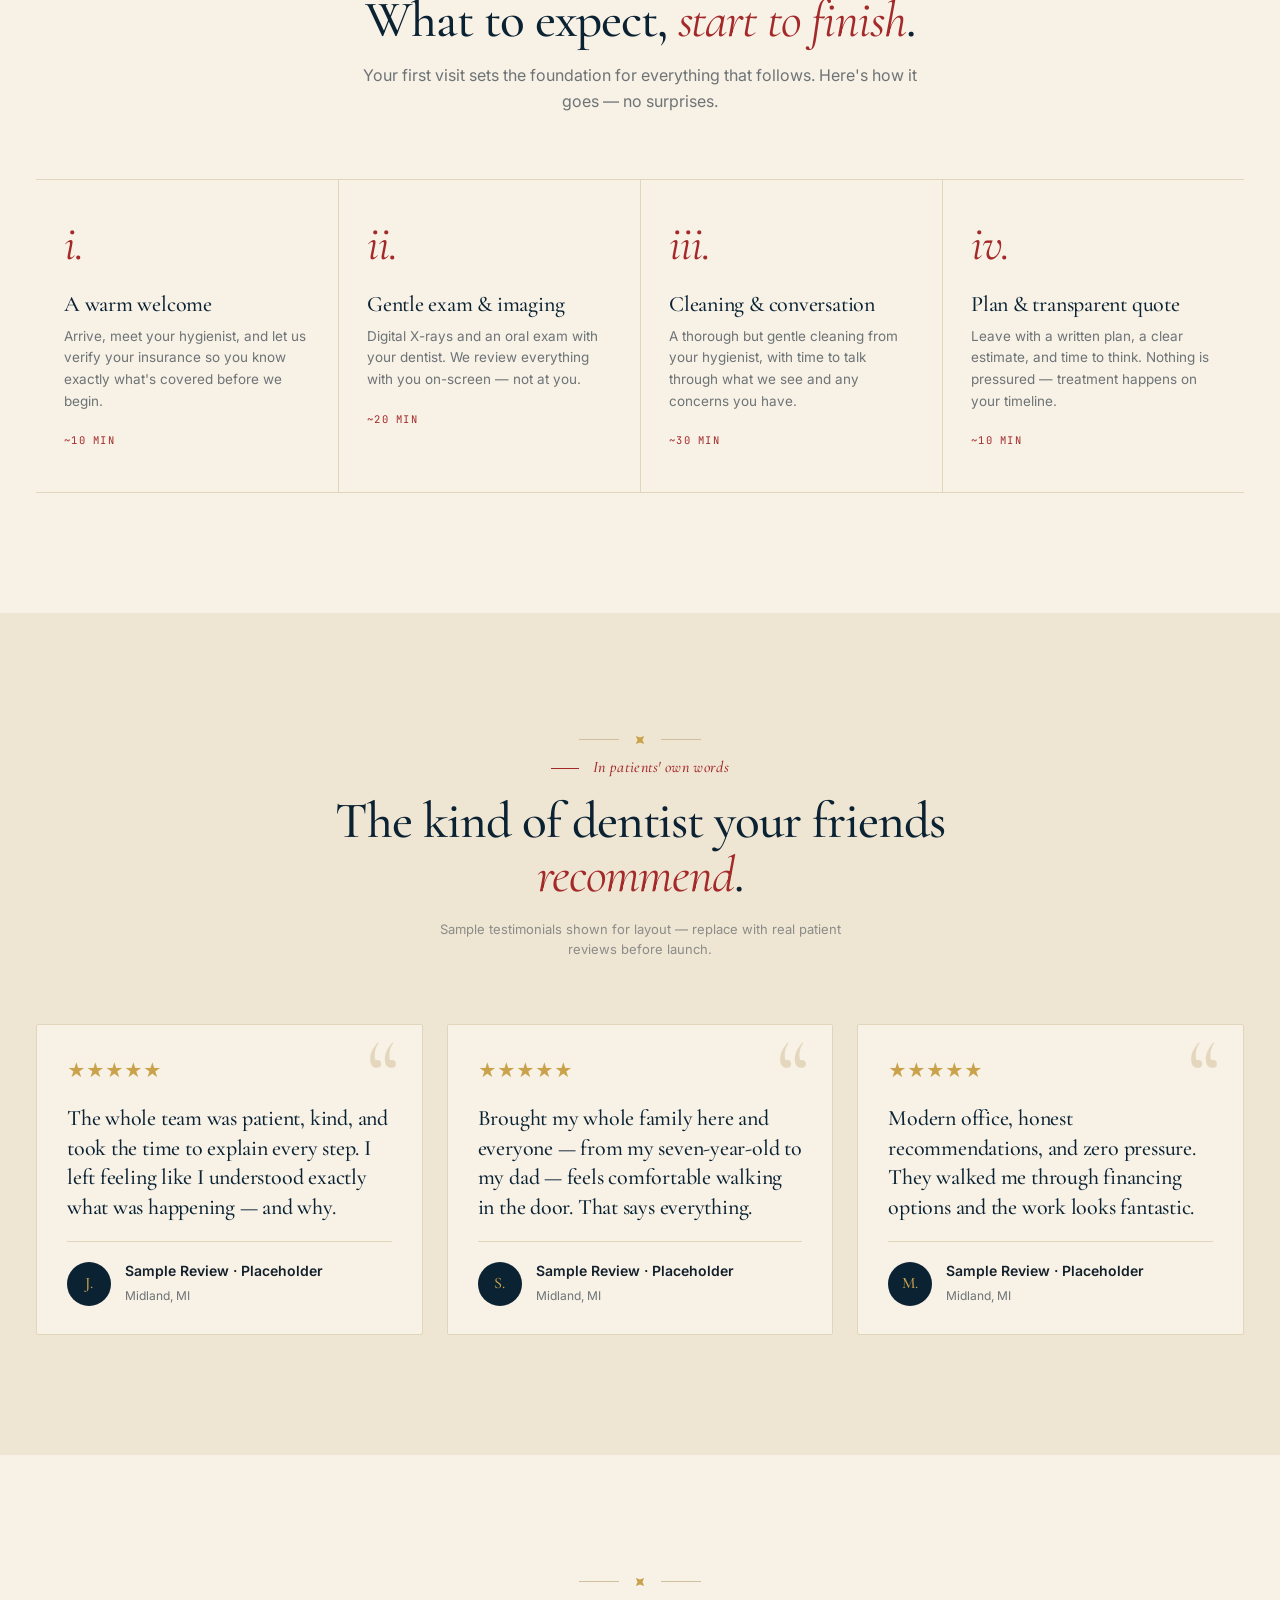
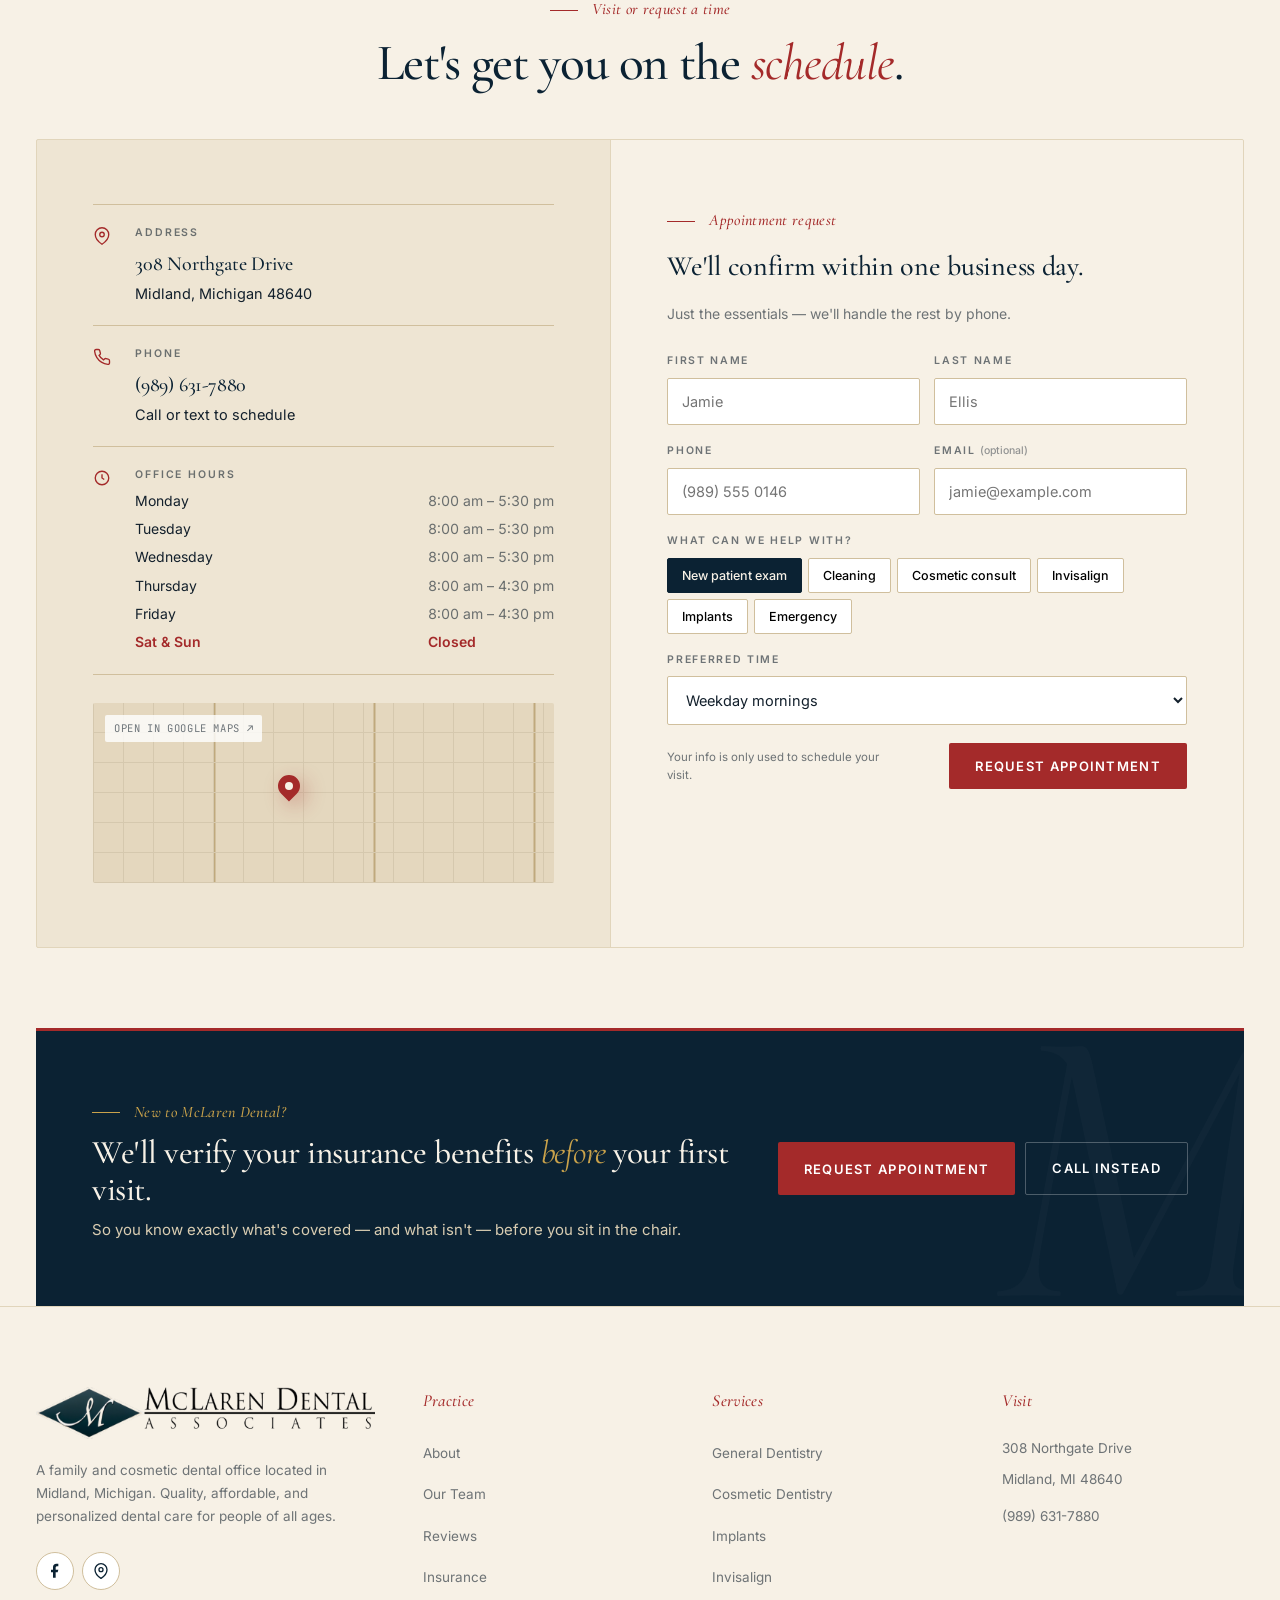
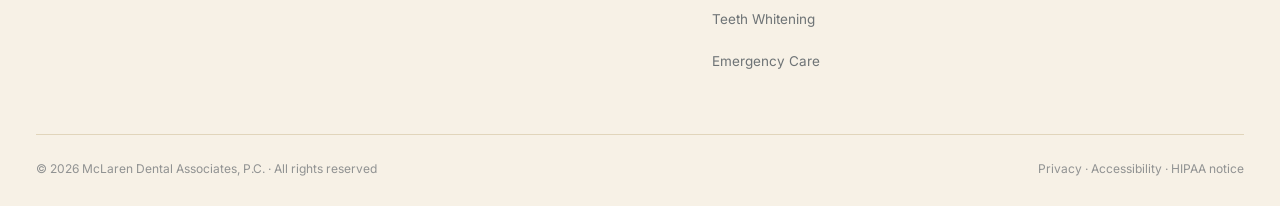
==== commit 4afb2ac7: "Add practice stats, accolades, and monochrome insurance/financing logo rows - Restore hero text grad" ====
--- a/site/index.html
+++ b/site/index.html
@@ -17,7 +17,6 @@
 <div class="util">
   <div class="wrap">
     <div class="left">
-      <span><span class="dot"></span>Accepting new patients</span>
       <span id="utilHours">Open today</span>
     </div>
     <div class="right">
@@ -190,6 +189,30 @@
   </div>
 </section>
 
+<!-- STATS + ACCOLADES -->
+<section class="stats" aria-label="Practice at a glance">
+  <div class="wrap">
+    <div class="stats-grid">
+      <div class="stat">
+        <div class="stat-num" data-count="25">25<span class="stat-suffix">+</span></div>
+        <div class="stat-label">Years of expertise</div>
+      </div>
+      <div class="stat">
+        <div class="stat-num" data-count="1000">1,000<span class="stat-suffix">+</span></div>
+        <div class="stat-label">Positive feedback</div>
+      </div>
+      <div class="stat">
+        <div class="stat-num" data-count="10000">10,000<span class="stat-suffix">+</span></div>
+        <div class="stat-label">Trusting patients</div>
+      </div>
+      <div class="stat stat-accolades">
+        <img src="assets/accolades/invisalign-diamond-plus.webp" alt="Invisalign Diamond Top 1% Provider" loading="lazy" />
+        <img src="assets/accolades/accolade-2.png" alt="Midland Daily News 2025 Readers' Choice Awards" loading="lazy" />
+      </div>
+    </div>
+  </div>
+</section>
+
 <!-- PROVIDERS -->
 <section class="sec" id="providers" style="padding-top:0">
   <div class="wrap">
@@ -312,25 +335,32 @@
       <h2>Great dentistry shouldn't be <em>complicated</em>.</h2>
       <p>We file insurance claims on your behalf and partner with CareCredit®, HFD, and Sunbit for flexible monthly payment options when you need them.</p>
     </div>
+    <div class="ppo-line">
+      <span class="smallcaps">PPO providers for</span>
+      <span class="ppo-names"><b>Connection</b> <span class="amp">&amp;</span> <b>Careington</b></span>
+    </div>
+
+    <div class="logo-row" aria-label="Insurance plans accepted">
+      <div class="logo-tile" style="--logo:url('assets/insurers/aetna.png')" title="Aetna"></div>
+      <div class="logo-tile" style="--logo:url('assets/insurers/ins-download-8.png')" title="United Healthcare"></div>
+      <div class="logo-tile" style="--logo:url('assets/insurers/ins-unnamed-1.webp')" title="United Concordia"></div>
+      <div class="logo-tile" style="--logo:url('assets/insurers/principal.png')" title="Principal"></div>
+    </div>
+    <p class="finance-note ppo-note">Don't see your plan? Call us — we're happy to verify your benefits and let you know exactly what's covered before your visit.</p>
+
     <div class="finance-grid">
-      <div>
-        <div class="smallcaps" style="margin-bottom:6px">PPO providers for</div>
-        <div class="insurers">
-          <div class="insurer">Connection<small>Dental PPO</small></div>
-          <div class="insurer">Careington<small>Dental PPO</small></div>
-        </div>
-        <div class="smallcaps" style="margin:28px 0 6px">Also accepted</div>
-        <div class="insurers">
-          <div class="insurer">Aetna<small>Dental</small></div>
-          <div class="insurer">United Healthcare<small>Dental</small></div>
-          <div class="insurer">United Concordia<small>Dental</small></div>
-          <div class="insurer">Principal<small>Dental</small></div>
-        </div>
-        <p class="finance-note">Don't see your plan? Call us — we're happy to verify your benefits and let you know exactly what's covered before your visit.</p>
+      <div class="financing-copy">
+        <div class="smallcaps" style="margin-bottom:10px">Flexible financing through</div>
+        <div class="logo-row logo-row-sm">
+          <div class="logo-tile" style="--logo:url('assets/financing/fin-styleguide-cc.png')" title="CareCredit"></div>
+          <div class="logo-tile" style="--logo:url('assets/financing/fin-download.png')" title="HFD"></div>
+          <div class="logo-tile" style="--logo:url('assets/financing/fin-images-1.png')" title="Sunbit"></div>
+        </div>
+        <p class="finance-note" style="margin-top:18px">Break treatment costs into manageable monthly payments through <b>CareCredit®</b>, <b>HFD</b>, or <b>Sunbit</b>. Ask our team for details and eligibility.</p>
       </div>
       <div class="calc">
         <h4>Financing estimator</h4>
-        <p class="calc-sub">Estimate monthly payments for larger treatment via CareCredit®, HFD, or Sunbit.</p>
+        <p class="calc-sub">Estimate monthly payments for larger treatment.</p>
         <div class="row">
           <div class="amt"><label>Treatment cost</label><span class="v" id="calcAmt">$3,500</span></div>
           <input type="range" id="calcRange" min="500" max="15000" step="250" value="3500" aria-label="Treatment cost" />
@@ -348,7 +378,7 @@
           <span class="lbl">Est. monthly</span>
           <span class="val" id="calcVal">$292<small> / mo</small></span>
         </div>
-        <div class="finance-note" style="margin-top:14px;color:#D9CDB299">Estimate only. Actual rates and terms depend on plan and credit approval. Ask our team for details and eligibility.</div>
+        <div class="finance-note" style="margin-top:14px;color:#D9CDB299">Estimate only. Actual rates and terms depend on plan and credit approval.</div>
       </div>
     </div>
   </div>
--- a/site/styles.css
+++ b/site/styles.css
@@ -111,12 +111,12 @@
 .hero-video{position:absolute;inset:0;z-index:2;background:var(--navy);transition:opacity 1.2s ease}
 .hero-media-full.video-ended .hero-video{opacity:0;pointer-events:none}
 .hero-media-full::after{
-  content:"";position:absolute;inset:0;pointer-events:none;
+  content:"";position:absolute;inset:0;pointer-events:none;z-index:3;
   background:
     linear-gradient(90deg, rgba(6,23,36,.88) 0%, rgba(6,23,36,.7) 35%, rgba(6,23,36,.35) 60%, rgba(6,23,36,.15) 100%),
-    linear-gradient(180deg, rgba(6,23,36,.35) 0%, transparent 30%, transparent 60%, rgba(6,23,36,.55) 100%);
-}
-.hero-overlay{position:absolute;inset:0;display:flex;align-items:center;z-index:2}
+    linear-gradient(180deg, rgba(6,23,36,.55) 0%, rgba(6,23,36,.15) 28%, transparent 55%, rgba(6,23,36,.55) 100%);
+}
+.hero-overlay{position:absolute;inset:0;display:flex;align-items:center;z-index:4}
 .hero-overlay-inner{width:100%}
 .hero-text{max-width:640px;color:#F0E8D6;position:relative}
 .hero-text .eyebrow{color:var(--gold)}
@@ -134,7 +134,7 @@
 .hero-meta div .k{font-size:10.5px;letter-spacing:.2em;text-transform:uppercase;color:var(--gold);font-weight:600;margin-bottom:6px}
 .hero-meta div .v{font-family:'Cormorant Garamond',serif;font-size:19px;color:#F0E8D6;font-weight:500;letter-spacing:-.01em}
 .hero-accepting{
-  position:absolute;top:28px;right:28px;z-index:3;display:inline-flex;align-items:center;gap:10px;
+  position:absolute;top:28px;right:28px;z-index:5;display:inline-flex;align-items:center;gap:10px;
   background:#0B2233bf;backdrop-filter:blur(10px);color:#F0E8D6;padding:10px 16px;border-radius:999px;font-size:12.5px;border:1px solid #ffffff1f
 }
 .hero-accepting .d{width:7px;height:7px;border-radius:50%;background:#8FD4A8;box-shadow:0 0 0 3px #8FD4A833}
@@ -454,11 +454,79 @@
 .drawer .panel a{padding:14px 0;font-family:'Cormorant Garamond',serif;font-size:24px;color:var(--navy);border-bottom:1px solid var(--rule);letter-spacing:-.01em;font-weight:500}
 .drawer .close{align-self:flex-end;width:36px;height:36px;border:1px solid var(--rule-2);border-radius:50%;display:grid;place-items:center;margin-bottom:8px;background:#fff;font-size:18px;line-height:1}
 
+/* ---------- STATS + ACCOLADES ---------- */
+.stats{background:var(--ivory);padding:56px 0 72px;border-top:1px solid var(--rule);border-bottom:1px solid var(--rule)}
+.stats-grid{display:grid;grid-template-columns:repeat(3,1fr) 1.2fr;gap:40px;align-items:center}
+.stat{display:flex;flex-direction:column;gap:4px;position:relative;padding-right:30px}
+.stat:not(.stat-accolades):not(:nth-child(3)){border-right:1px solid var(--rule)}
+.stat-num{
+  font-family:'Cormorant Garamond',serif;font-weight:500;font-size:clamp(44px,5vw,64px);
+  color:var(--navy);letter-spacing:-.02em;line-height:1
+}
+.stat-num .stat-suffix{
+  font-family:'Cormorant Garamond',serif;font-weight:500;font-size:.55em;
+  color:var(--red);letter-spacing:-.01em;margin-left:2px;vertical-align:top;position:relative;top:.12em
+}
+.stat-label{
+  font-size:11px;letter-spacing:.22em;text-transform:uppercase;color:var(--ink-60);font-weight:600;margin-top:10px
+}
+.stat-accolades{display:flex;flex-direction:row;gap:18px;align-items:center;justify-content:flex-end;padding-right:0}
+.stat-accolades img{height:96px;width:auto;max-width:120px;object-fit:contain}
+@media (max-width:1040px){
+  .stats-grid{grid-template-columns:repeat(3,1fr);gap:32px}
+  .stat-accolades{grid-column:1 / -1;justify-content:center;padding-top:24px;border-top:1px solid var(--rule);margin-top:8px}
+  .stat:not(.stat-accolades):not(:nth-child(3)){border-right:1px solid var(--rule)}
+}
+@media (max-width:640px){
+  .stats-grid{grid-template-columns:1fr 1fr}
+  .stat{padding-right:0}
+  .stat:not(.stat-accolades):not(:nth-child(3)){border-right:0}
+  .stat-accolades img{height:72px}
+}
+
+/* ---------- PPO + LOGO ROWS ---------- */
+.ppo-line{
+  display:flex;justify-content:center;align-items:center;gap:18px;flex-wrap:wrap;
+  padding-bottom:20px;margin-bottom:28px;border-bottom:1px solid var(--rule);
+}
+.ppo-line .smallcaps{color:var(--ink-60)}
+.ppo-line .ppo-names{font-family:'Cormorant Garamond',serif;font-size:24px;color:var(--navy);letter-spacing:-.01em}
+.ppo-line .ppo-names b{font-weight:500}
+.ppo-line .amp{color:var(--red);font-style:italic;margin:0 4px}
+.ppo-note{text-align:center;max-width:56ch;margin:20px auto 48px}
+
+.logo-row{
+  display:grid;grid-template-columns:repeat(auto-fit,minmax(140px,1fr));
+  gap:8px;align-items:center;justify-items:center;margin:0 auto;max-width:1100px
+}
+.logo-row-sm{grid-template-columns:repeat(3,1fr);max-width:520px;gap:14px}
+.logo-tile{
+  width:100%;max-width:160px;height:72px;
+  background-color:var(--navy);
+  -webkit-mask-image:var(--logo);
+          mask-image:var(--logo);
+  -webkit-mask-size:contain;
+          mask-size:contain;
+  -webkit-mask-repeat:no-repeat;
+          mask-repeat:no-repeat;
+  -webkit-mask-position:center;
+          mask-position:center;
+  opacity:.78;transition:opacity .2s ease, background-color .2s ease
+}
+.logo-tile:hover{opacity:1;background-color:var(--red)}
+.logo-row-sm .logo-tile{height:54px}
+@media (max-width:640px){
+  .logo-row{grid-template-columns:repeat(2,1fr)}
+  .logo-row-sm{grid-template-columns:repeat(3,1fr)}
+  .logo-tile{height:60px}
+  .logo-row-sm .logo-tile{height:44px}
+}
+
 /* ---------- TRIANGLE / WEDGE SECTION DIVIDERS ---------- */
 /* Subtle angular transitions inspired by the live site's triangle motif,
    reworked in the brand's cream/navy/gold palette. */
 .hero-wedge{
-  position:absolute;left:0;right:0;bottom:0;width:100%;height:70px;z-index:3;pointer-events:none;display:block
+  position:absolute;left:0;right:0;bottom:0;width:100%;height:70px;z-index:5;pointer-events:none;display:block
 }
 .why{position:relative}
 .section-wedge{
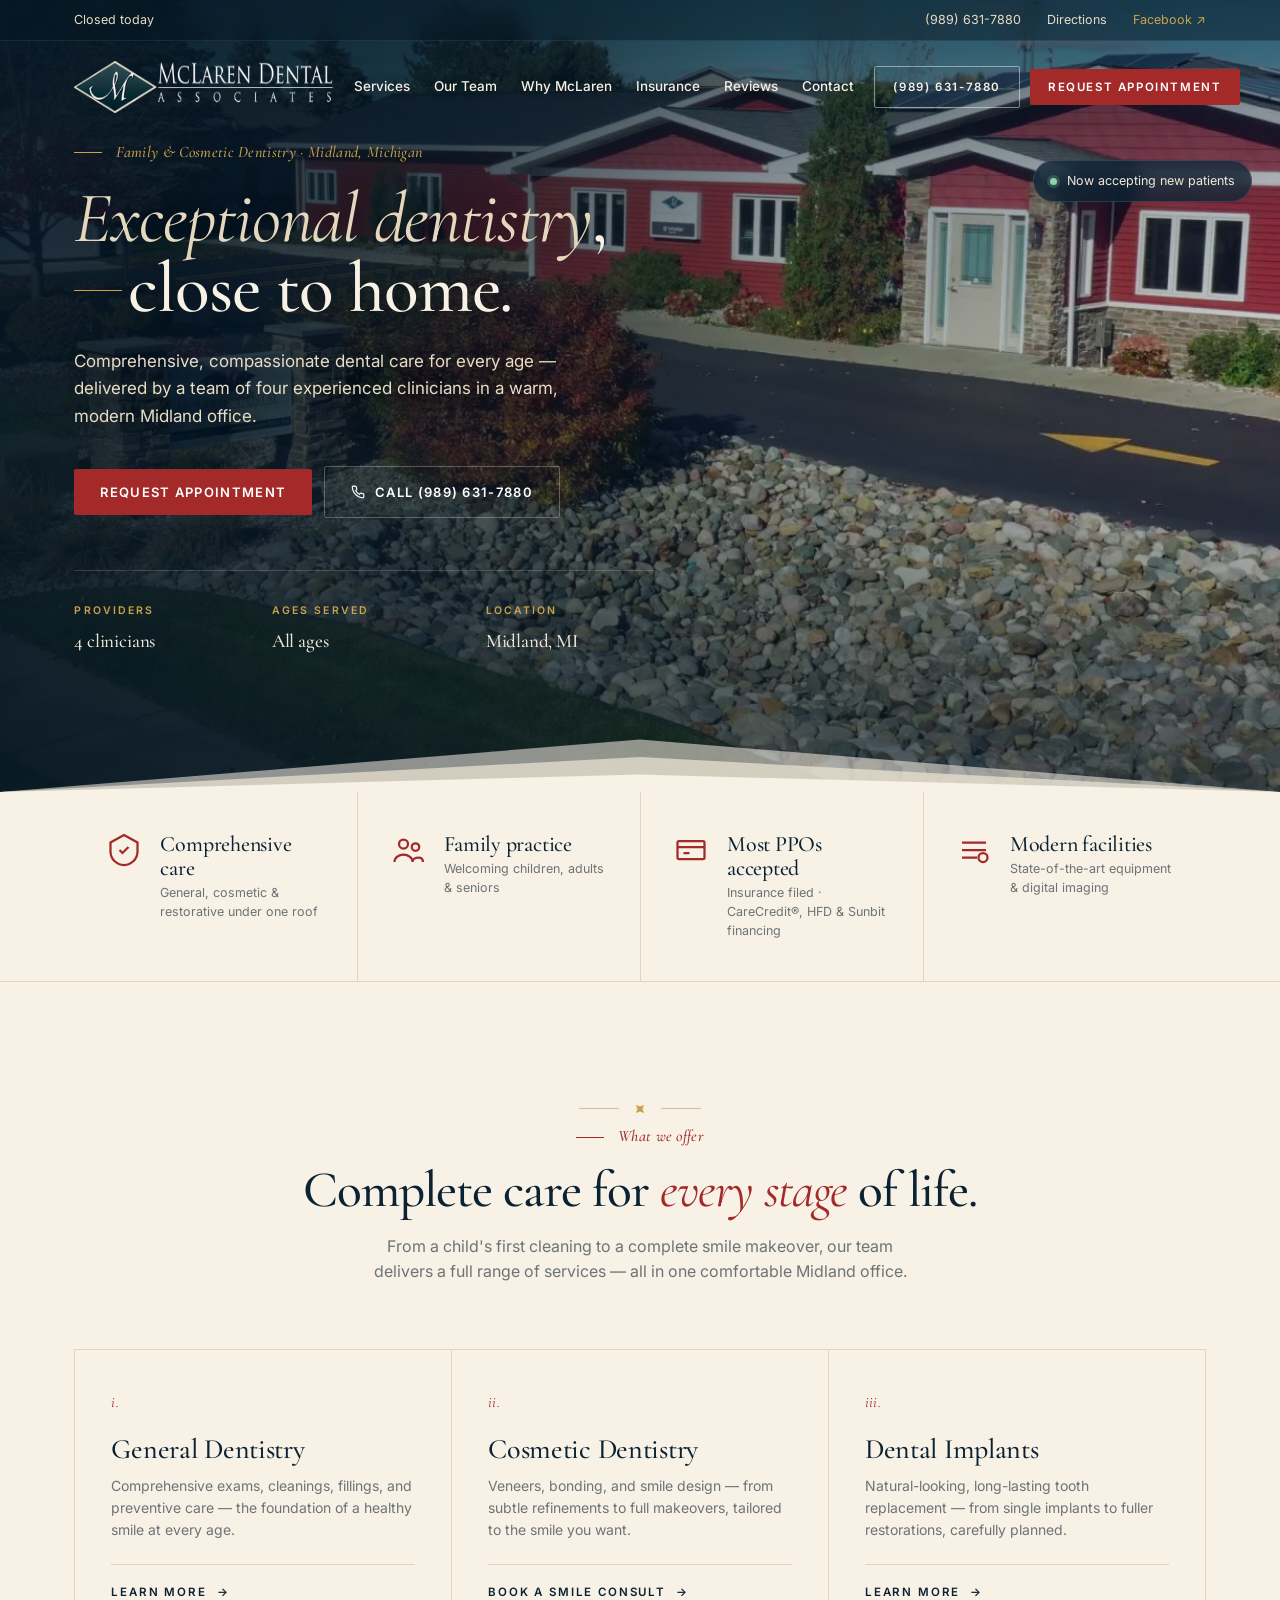
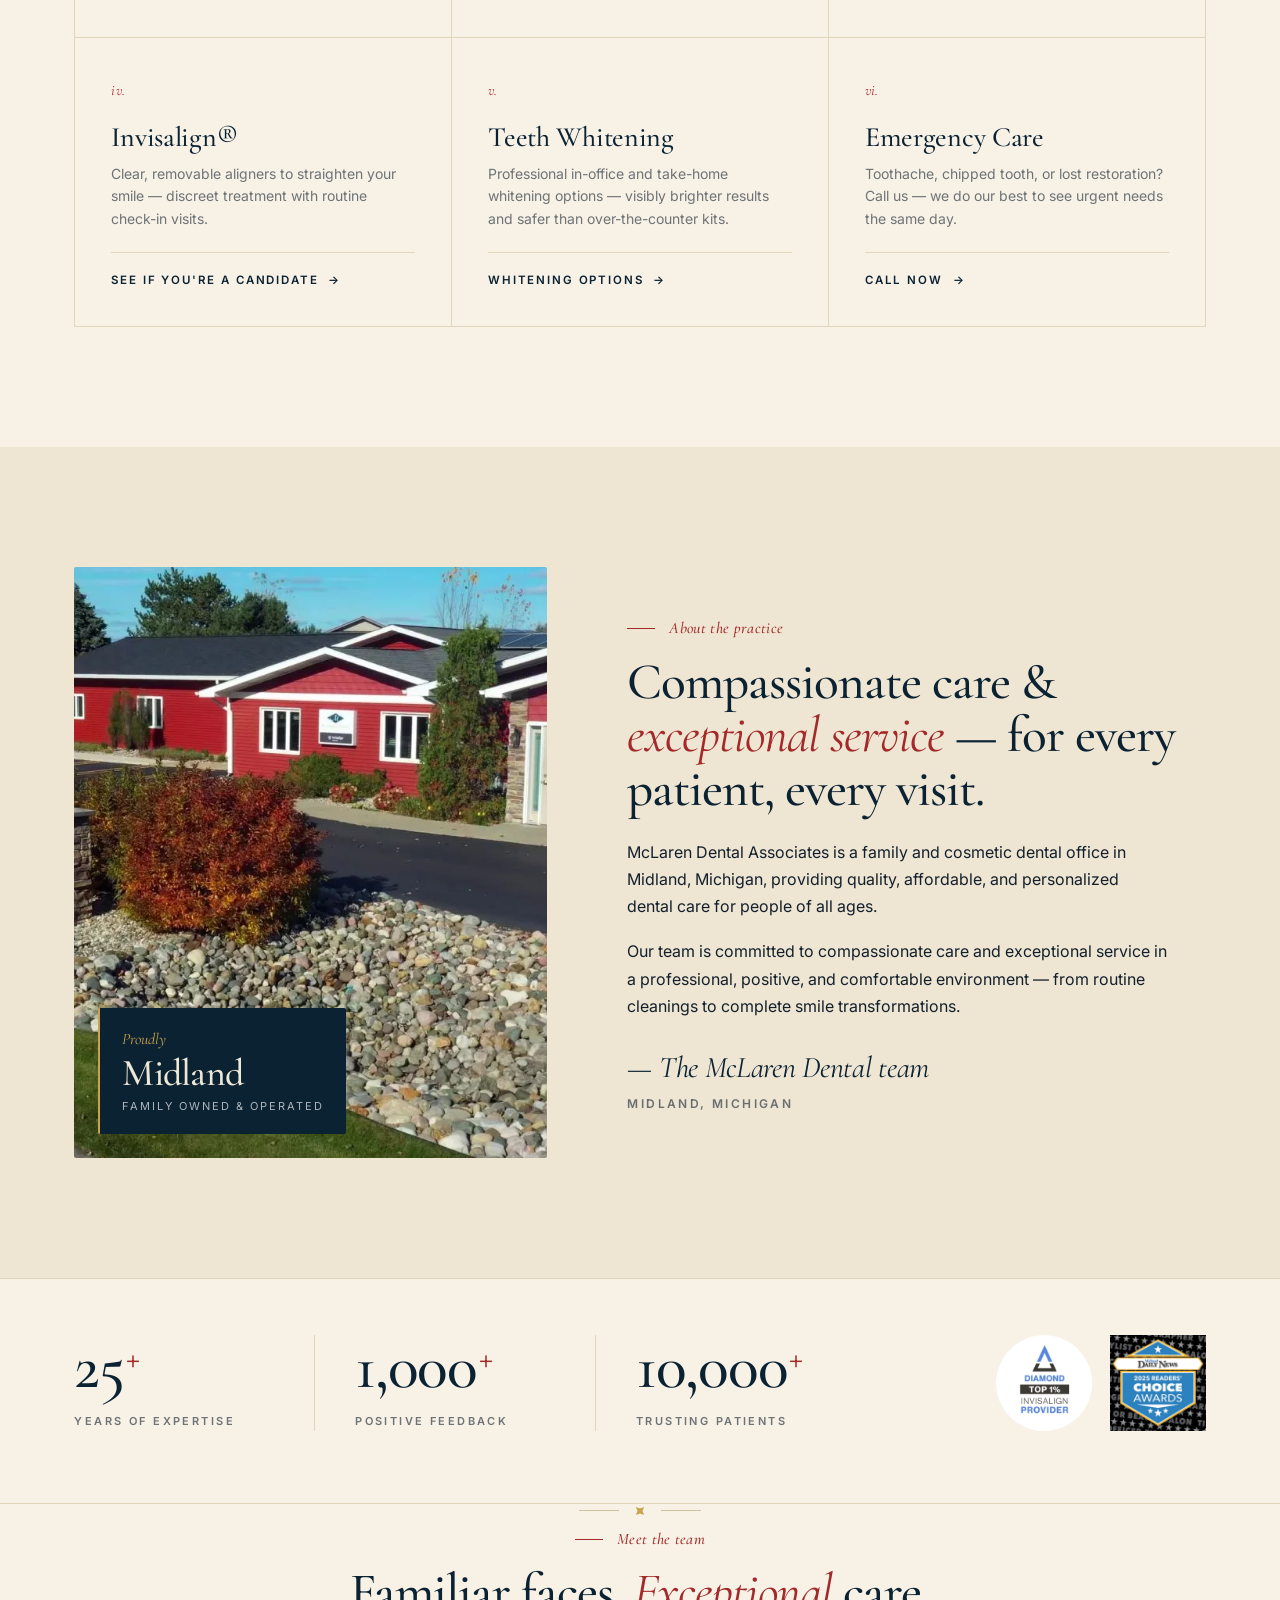
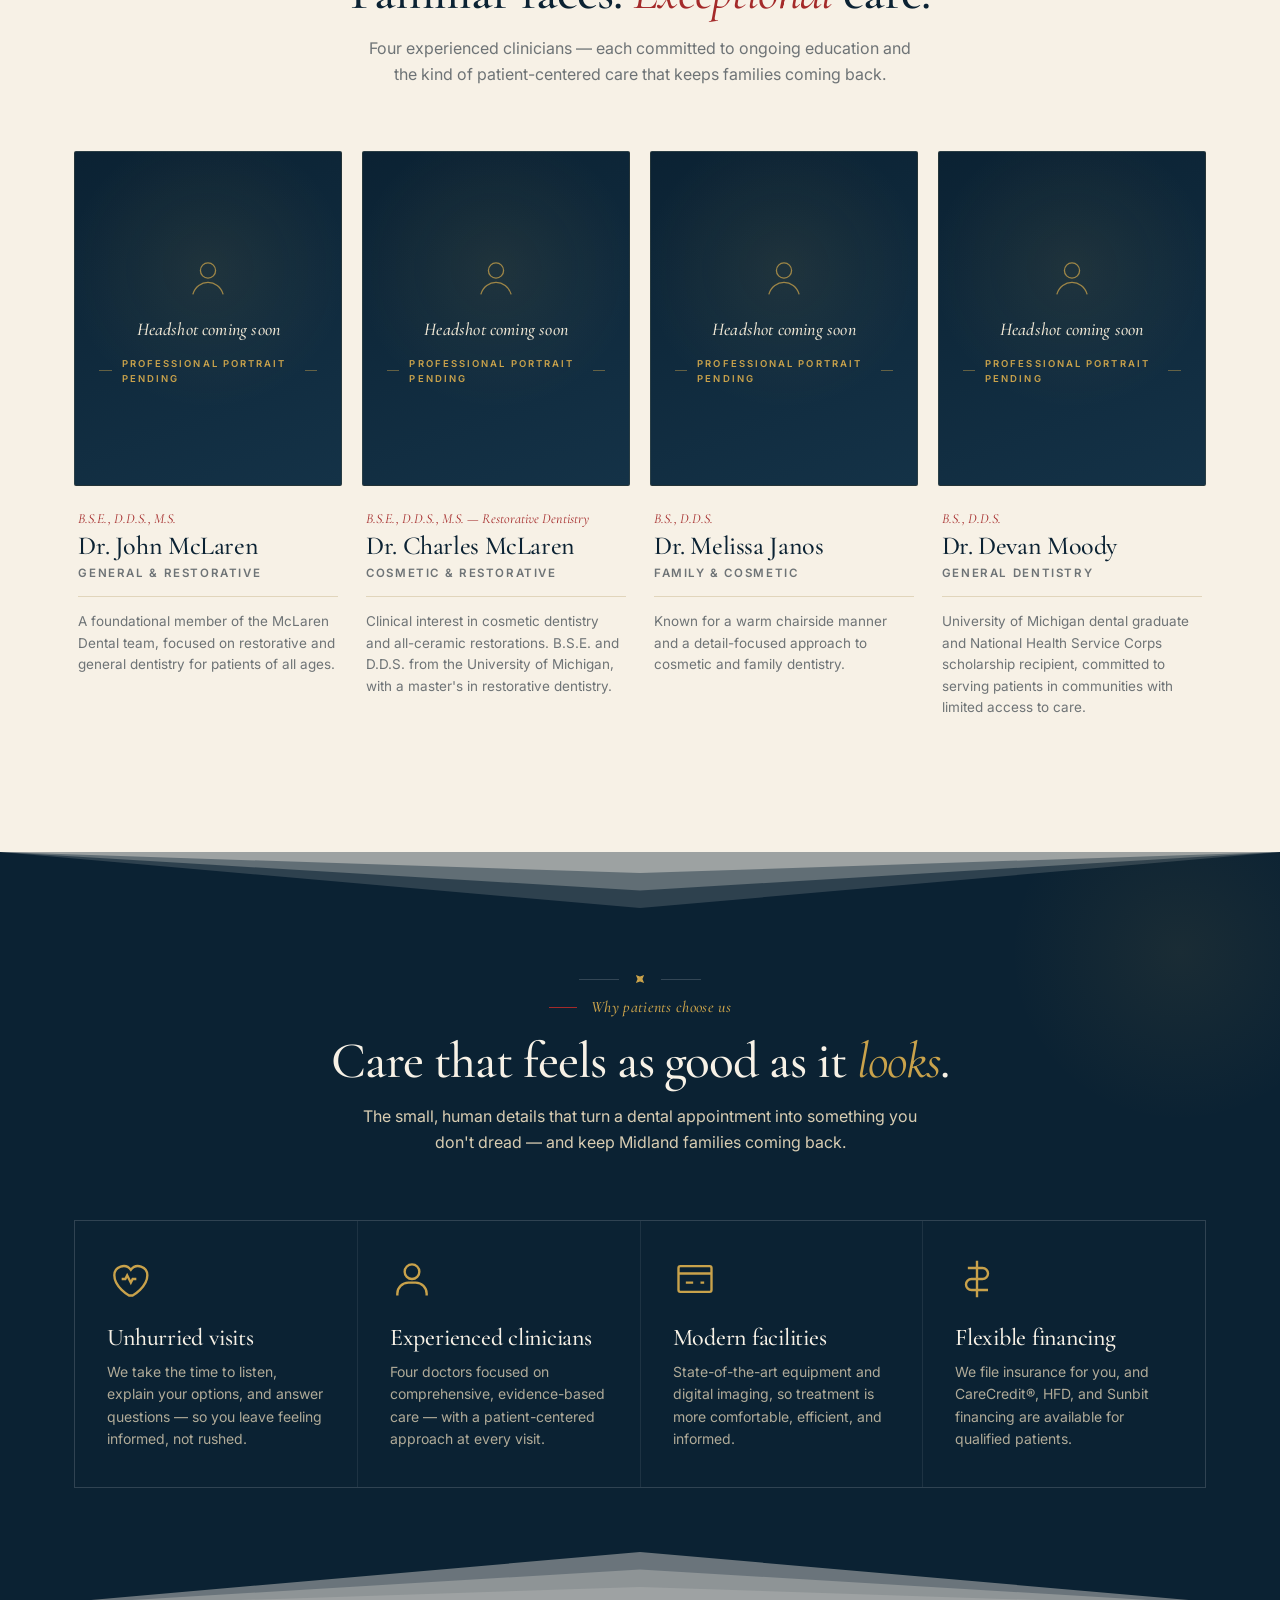
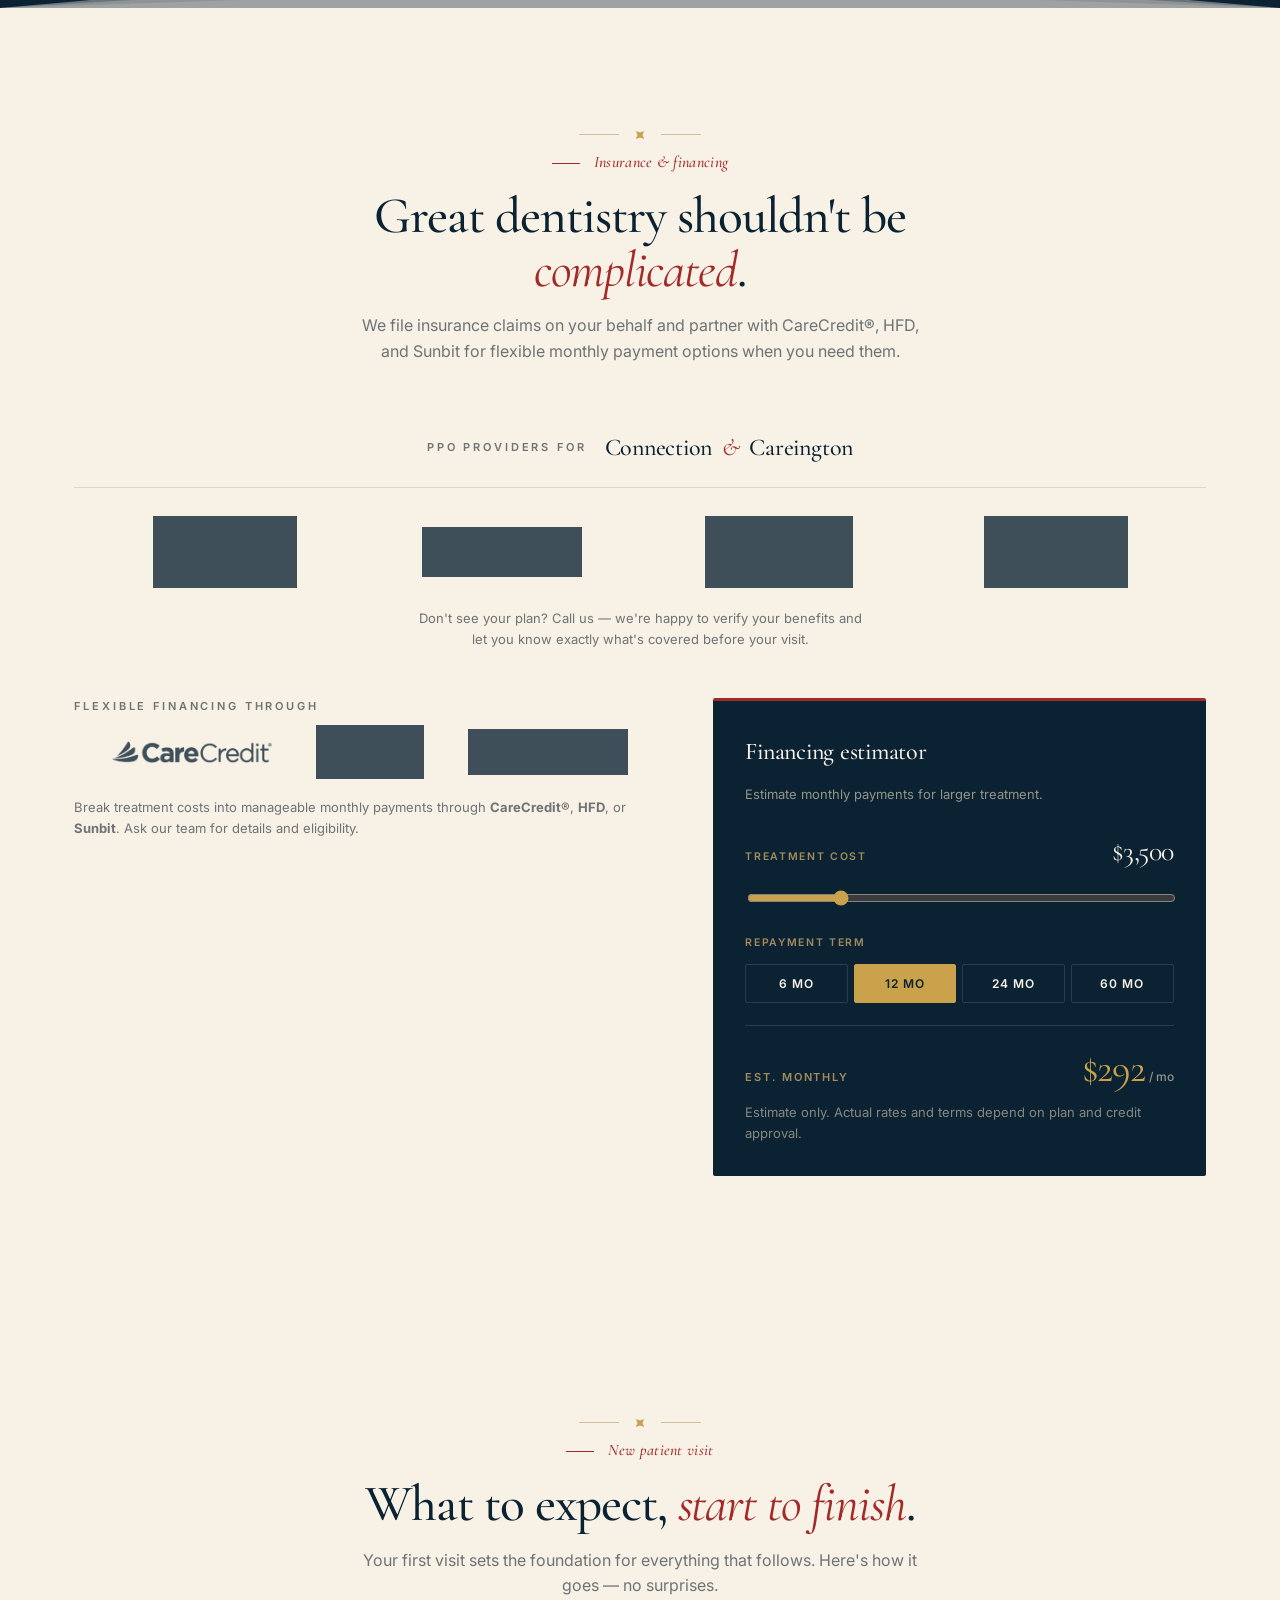
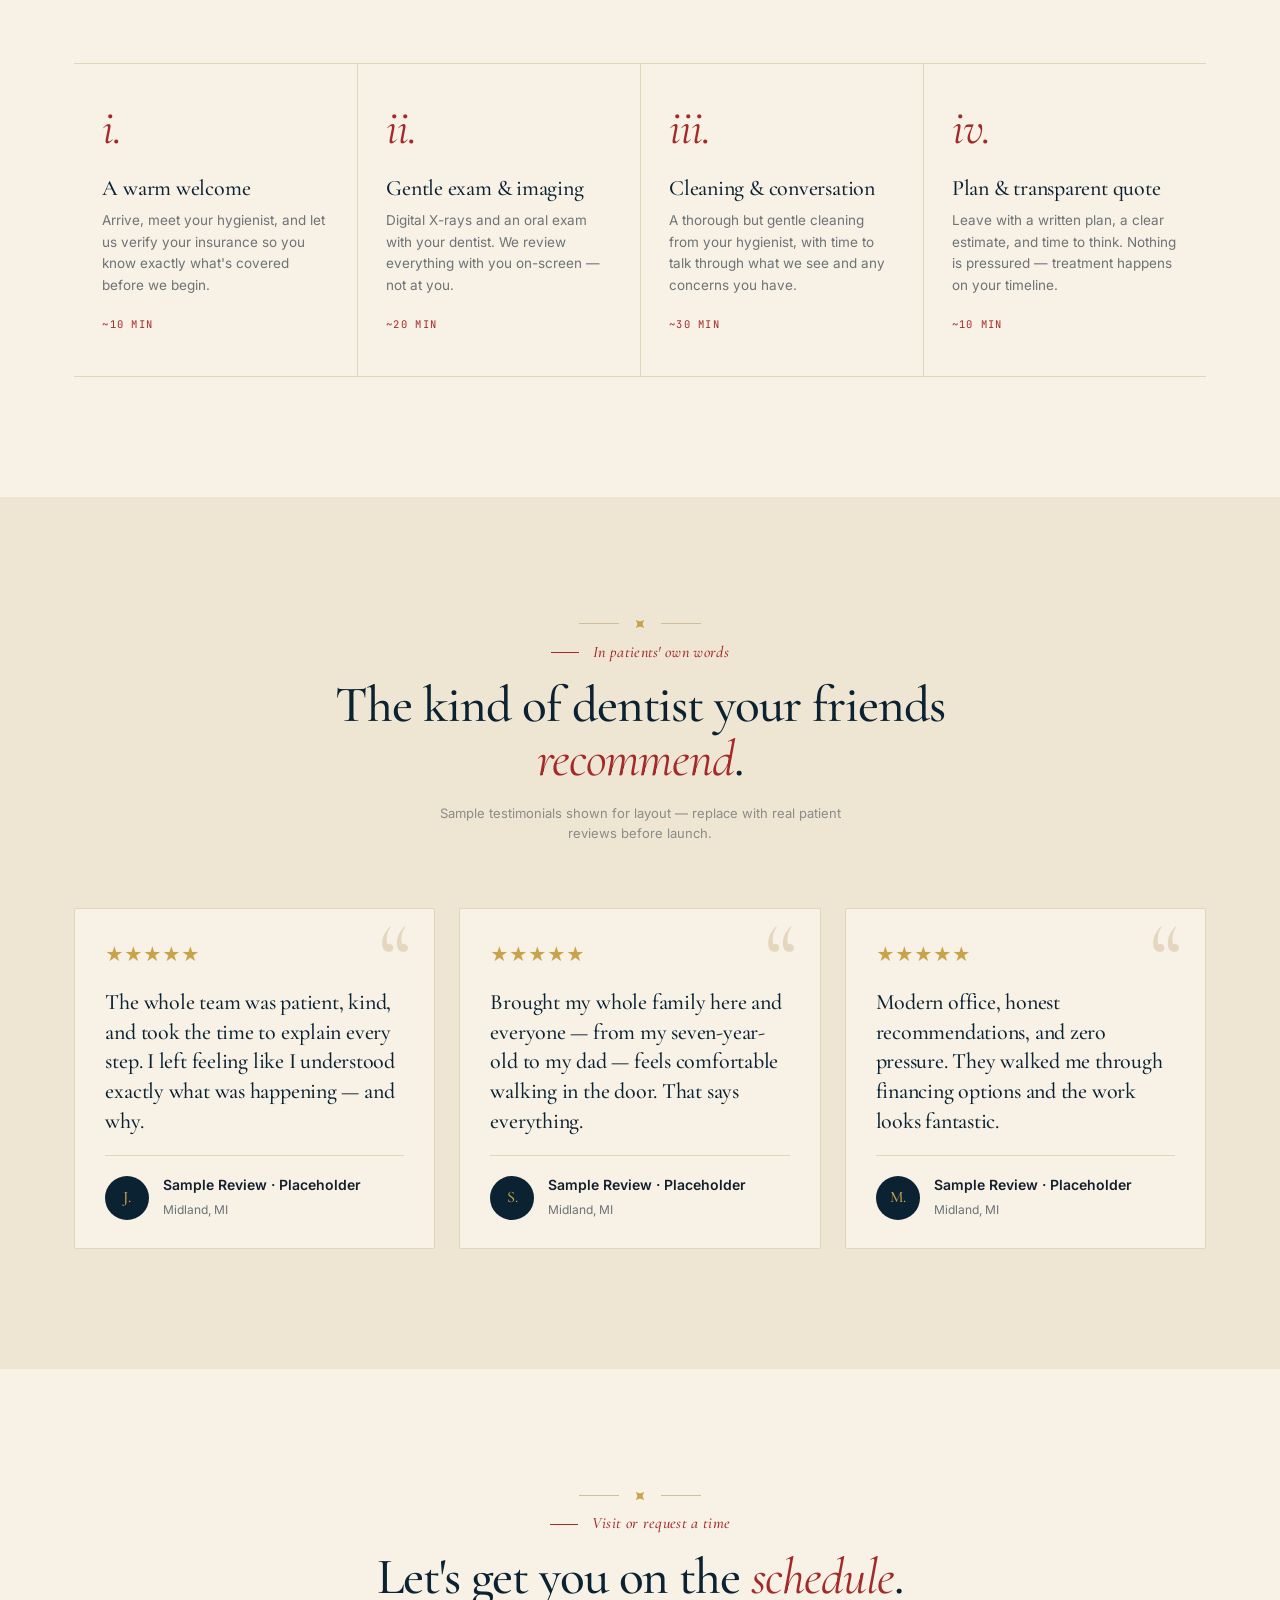
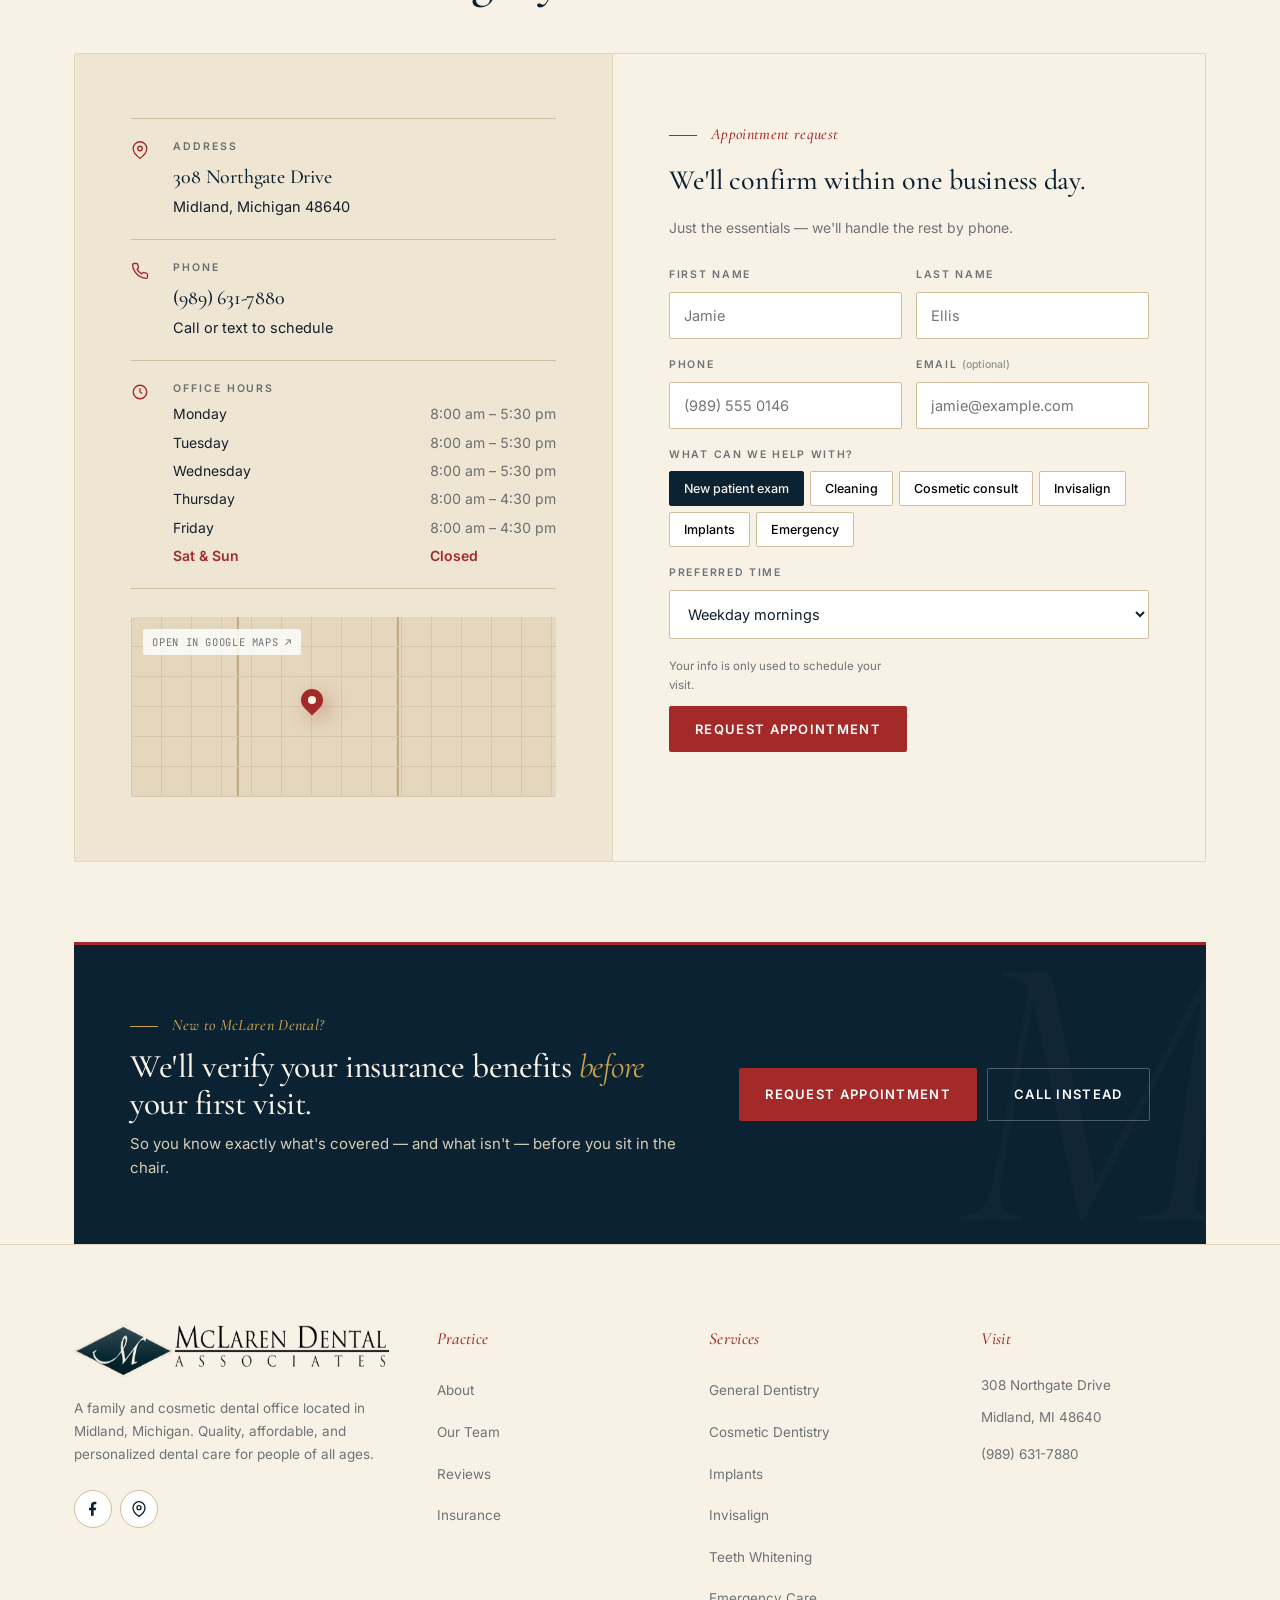
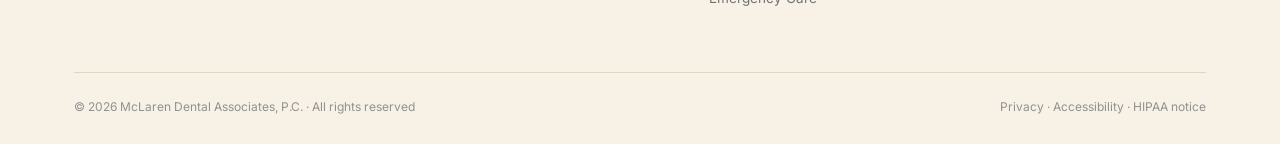
==== commit a6d45a72: "Transparent header over hero; widen nav and fix squished spacing - Wrap utility bar + nav in a singl" ====
--- a/site/index.html
+++ b/site/index.html
@@ -13,25 +13,30 @@
 </head>
 <body>
 
-<!-- UTILITY BAR -->
-<div class="util">
-  <div class="wrap">
-    <div class="left">
-      <span id="utilHours">Open today</span>
-    </div>
-    <div class="right">
-      <a href="tel:+19896317880">(989) 631-7880</a>
-      <a href="#contact">Directions</a>
-      <a href="https://www.facebook.com/McLarenDentalMidland" target="_blank" rel="noopener" style="color:var(--gold)">Facebook ↗</a>
-    </div>
-  </div>
-</div>
-
-<!-- NAV -->
-<header class="nav" id="nav">
-  <div class="wrap">
+<!-- HEADER (utility + nav stacked, absolutely positioned so the hero video shows behind) -->
+<div class="site-header" id="siteHeader">
+
+  <!-- UTILITY BAR -->
+  <div class="util">
+    <div class="wrap">
+      <div class="left">
+        <span id="utilHours">Open today</span>
+      </div>
+      <div class="right">
+        <a href="tel:+19896317880">(989) 631-7880</a>
+        <a href="#contact">Directions</a>
+        <a href="https://www.facebook.com/McLarenDentalMidland" target="_blank" rel="noopener" style="color:var(--gold)">Facebook ↗</a>
+      </div>
+    </div>
+  </div>
+
+  <!-- NAV -->
+  <header class="nav" id="nav">
+    <div class="wrap">
     <a class="brand" href="#top" aria-label="McLaren Dental Associates home">
-      <img src="assets/logo-dark.png" alt="McLaren Dental Associates" />
+      <!-- Two logos — light version shows over the hero, dark takes over when scrolled -->
+      <img class="brand-logo brand-logo-light" src="assets/logo-white.png" alt="McLaren Dental Associates" />
+      <img class="brand-logo brand-logo-dark" src="assets/logo-dark.png" alt="" aria-hidden="true" />
     </a>
     <nav class="nav-links" aria-label="Primary">
       <a href="#services">Services</a>
@@ -48,8 +53,9 @@
         <svg width="20" height="14" viewBox="0 0 20 14"><path d="M0 1h20M0 7h20M0 13h20" stroke="currentColor" stroke-width="1.8"/></svg>
       </button>
     </div>
-  </div>
-</header>
+    </div>
+  </header>
+</div>
 
 <!-- HERO -->
 <section class="hero" id="top">
--- a/site/styles.css
+++ b/site/styles.css
@@ -41,11 +41,23 @@
   font-size:11px;letter-spacing:.26em;text-transform:uppercase;font-weight:600;color:var(--ink-60)
 }
 
-.wrap{max-width:1280px;margin:0 auto;padding:0 36px}
+.wrap{max-width:min(1520px, 94vw);margin:0 auto;padding:0 36px}
+@media (max-width:1080px){ .wrap{padding:0 28px} }
 @media (max-width:720px){ .wrap{padding:0 20px} }
 
-/* UTILITY BAR */
-.util{background:var(--navy-dk);color:#D9E3EC;font-size:12.5px;border-bottom:1px solid #ffffff0a}
+/* SITE HEADER STACK — absolute over hero, becomes fixed + opaque on scroll */
+.site-header{position:absolute;top:0;left:0;right:0;z-index:50}
+body.header-stuck .site-header{position:fixed;top:0;left:0;right:0;animation:headerDrop .28s ease}
+@keyframes headerDrop{from{transform:translateY(-100%)}to{transform:translateY(0)}}
+
+/* UTILITY BAR (semi-transparent navy over hero, solid when stuck) */
+.util{
+  background:rgba(6,23,36,0.45);
+  -webkit-backdrop-filter:blur(10px);backdrop-filter:blur(10px);
+  color:#E8DDC4;font-size:12.5px;border-bottom:1px solid rgba(255,255,255,0.08);
+  transition:background .25s ease
+}
+body.header-stuck .util{background:var(--navy-dk)}
 .util .wrap{display:flex;justify-content:space-between;align-items:center;height:40px;gap:24px}
 .util .left,.util .right{display:flex;gap:26px;align-items:center}
 .util .right a{transition:color .15s}
@@ -53,13 +65,24 @@
 .util .dot{width:6px;height:6px;border-radius:50%;background:#8FD4A8;box-shadow:0 0 0 3px #8FD4A833;display:inline-block;margin-right:8px}
 @media (max-width:820px){ .util .left{display:none} .util .wrap{justify-content:center} }
 
-/* NAV */
-.nav{background:var(--ivory);border-bottom:1px solid var(--rule);position:sticky;top:0;z-index:40;transition:box-shadow .2s}
-.nav.scrolled{box-shadow:0 2px 20px -8px rgba(11,34,51,.15)}
-.nav .wrap{height:92px;display:flex;align-items:center;justify-content:space-between;gap:24px;flex-wrap:nowrap}
+/* NAV — transparent over hero, flips to solid ivory when header is stuck */
+.nav{
+  background:transparent;border-bottom:1px solid transparent;
+  transition:background .25s ease, border-color .25s ease, box-shadow .25s ease
+}
+body.header-stuck .nav{
+  background:rgba(247,241,230,0.96);
+  -webkit-backdrop-filter:blur(12px);backdrop-filter:blur(12px);
+  border-bottom:1px solid var(--rule);
+  box-shadow:0 2px 20px -8px rgba(11,34,51,.15)
+}
+.nav .wrap{height:92px;display:flex;align-items:center;justify-content:space-between;gap:20px;flex-wrap:nowrap}
 .brand{display:flex;align-items:center;gap:14px;flex-shrink:0}
-.brand img{height:52px;width:auto;display:block;max-width:280px}
-@media (max-width:560px){.brand img{height:44px;max-width:220px}}
+.brand-logo{height:52px;width:auto;display:block;max-width:260px;transition:opacity .2s ease}
+.brand-logo-dark{display:none}
+body.header-stuck .brand-logo-light{display:none}
+body.header-stuck .brand-logo-dark{display:block}
+@media (max-width:560px){.brand-logo{height:44px;max-width:210px}}
 .brand-mark{display:inline-flex;flex-shrink:0}
 .brand-mark svg{display:block}
 .brand-text{display:flex;flex-direction:column;line-height:1;gap:3px}
@@ -71,14 +94,24 @@
 @media (max-width:560px){
   .brand-text{display:none}
 }
-.nav-links{display:flex;gap:30px;align-items:center;flex-wrap:nowrap;white-space:nowrap}
-.nav-links a{font-size:13.5px;font-weight:500;color:var(--ink);position:relative;padding:6px 0;transition:color .15s;white-space:nowrap}
-.nav-links a::after{content:"";position:absolute;left:0;right:0;bottom:-2px;height:1px;background:var(--red);transform:scaleX(0);transform-origin:left;transition:transform .2s}
-.nav-links a:hover{color:var(--red)}
+.nav-links{display:flex;gap:24px;align-items:center;flex-wrap:nowrap;white-space:nowrap}
+.nav-links a{font-size:13.5px;font-weight:500;color:#F7F1E6;position:relative;padding:6px 0;transition:color .15s;white-space:nowrap;text-shadow:0 1px 10px rgba(0,0,0,.25)}
+.nav-links a::after{content:"";position:absolute;left:0;right:0;bottom:-2px;height:1px;background:var(--gold);transform:scaleX(0);transform-origin:left;transition:transform .2s}
+.nav-links a:hover{color:var(--gold)}
 .nav-links a:hover::after{transform:scaleX(1)}
+body.header-stuck .nav-links a{color:var(--ink);text-shadow:none}
+body.header-stuck .nav-links a::after{background:var(--red)}
+body.header-stuck .nav-links a:hover{color:var(--red)}
+
 .nav-cta{display:flex;gap:10px;align-items:center;flex-shrink:0;flex-wrap:nowrap;white-space:nowrap}
-.menu-btn{display:none;width:44px;height:44px;border:1px solid var(--rule-2);border-radius:4px;align-items:center;justify-content:center;background:#fff}
-@media (max-width:1000px){
+.nav-cta .btn-ghost{color:#F7F1E6;border-color:rgba(255,255,255,0.45);background:transparent}
+.nav-cta .btn-ghost:hover{background:rgba(255,255,255,0.1);color:#fff;border-color:#fff}
+body.header-stuck .nav-cta .btn-ghost{color:var(--ink);border-color:var(--navy);background:transparent}
+body.header-stuck .nav-cta .btn-ghost:hover{background:var(--navy);color:var(--ivory)}
+
+.menu-btn{display:none;width:44px;height:44px;border:1px solid rgba(255,255,255,0.35);border-radius:4px;align-items:center;justify-content:center;background:rgba(255,255,255,0.08);color:#F7F1E6}
+body.header-stuck .menu-btn{border-color:var(--rule-2);background:#fff;color:var(--ink)}
+@media (max-width:1100px){
   .nav-links{display:none}
   .menu-btn{display:flex}
   .nav .wrap{height:78px}
@@ -134,9 +167,10 @@
 .hero-meta div .k{font-size:10.5px;letter-spacing:.2em;text-transform:uppercase;color:var(--gold);font-weight:600;margin-bottom:6px}
 .hero-meta div .v{font-family:'Cormorant Garamond',serif;font-size:19px;color:#F0E8D6;font-weight:500;letter-spacing:-.01em}
 .hero-accepting{
-  position:absolute;top:28px;right:28px;z-index:5;display:inline-flex;align-items:center;gap:10px;
+  position:absolute;top:160px;right:28px;z-index:5;display:inline-flex;align-items:center;gap:10px;
   background:#0B2233bf;backdrop-filter:blur(10px);color:#F0E8D6;padding:10px 16px;border-radius:999px;font-size:12.5px;border:1px solid #ffffff1f
 }
+@media (max-width:820px){.hero-accepting{top:120px}}
 .hero-accepting .d{width:7px;height:7px;border-radius:50%;background:#8FD4A8;box-shadow:0 0 0 3px #8FD4A833}
 
 @media (max-width:960px){
